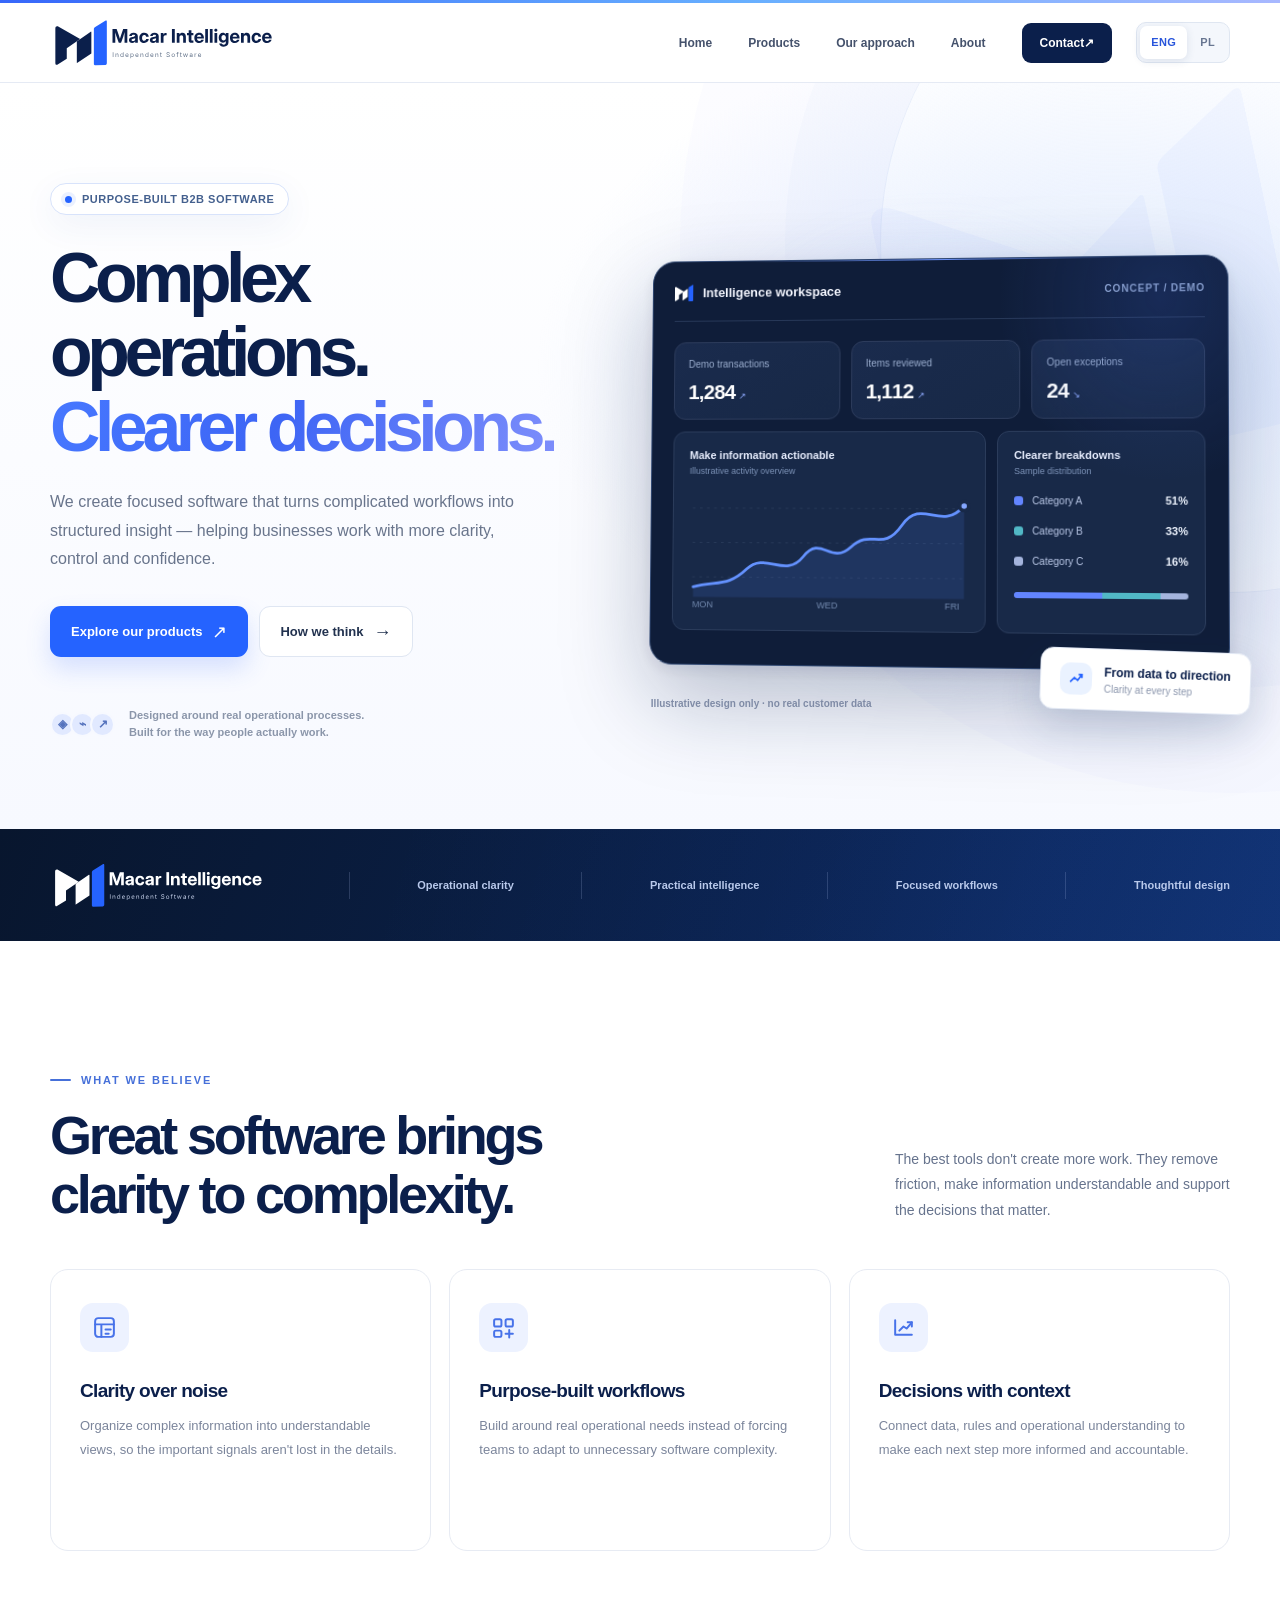
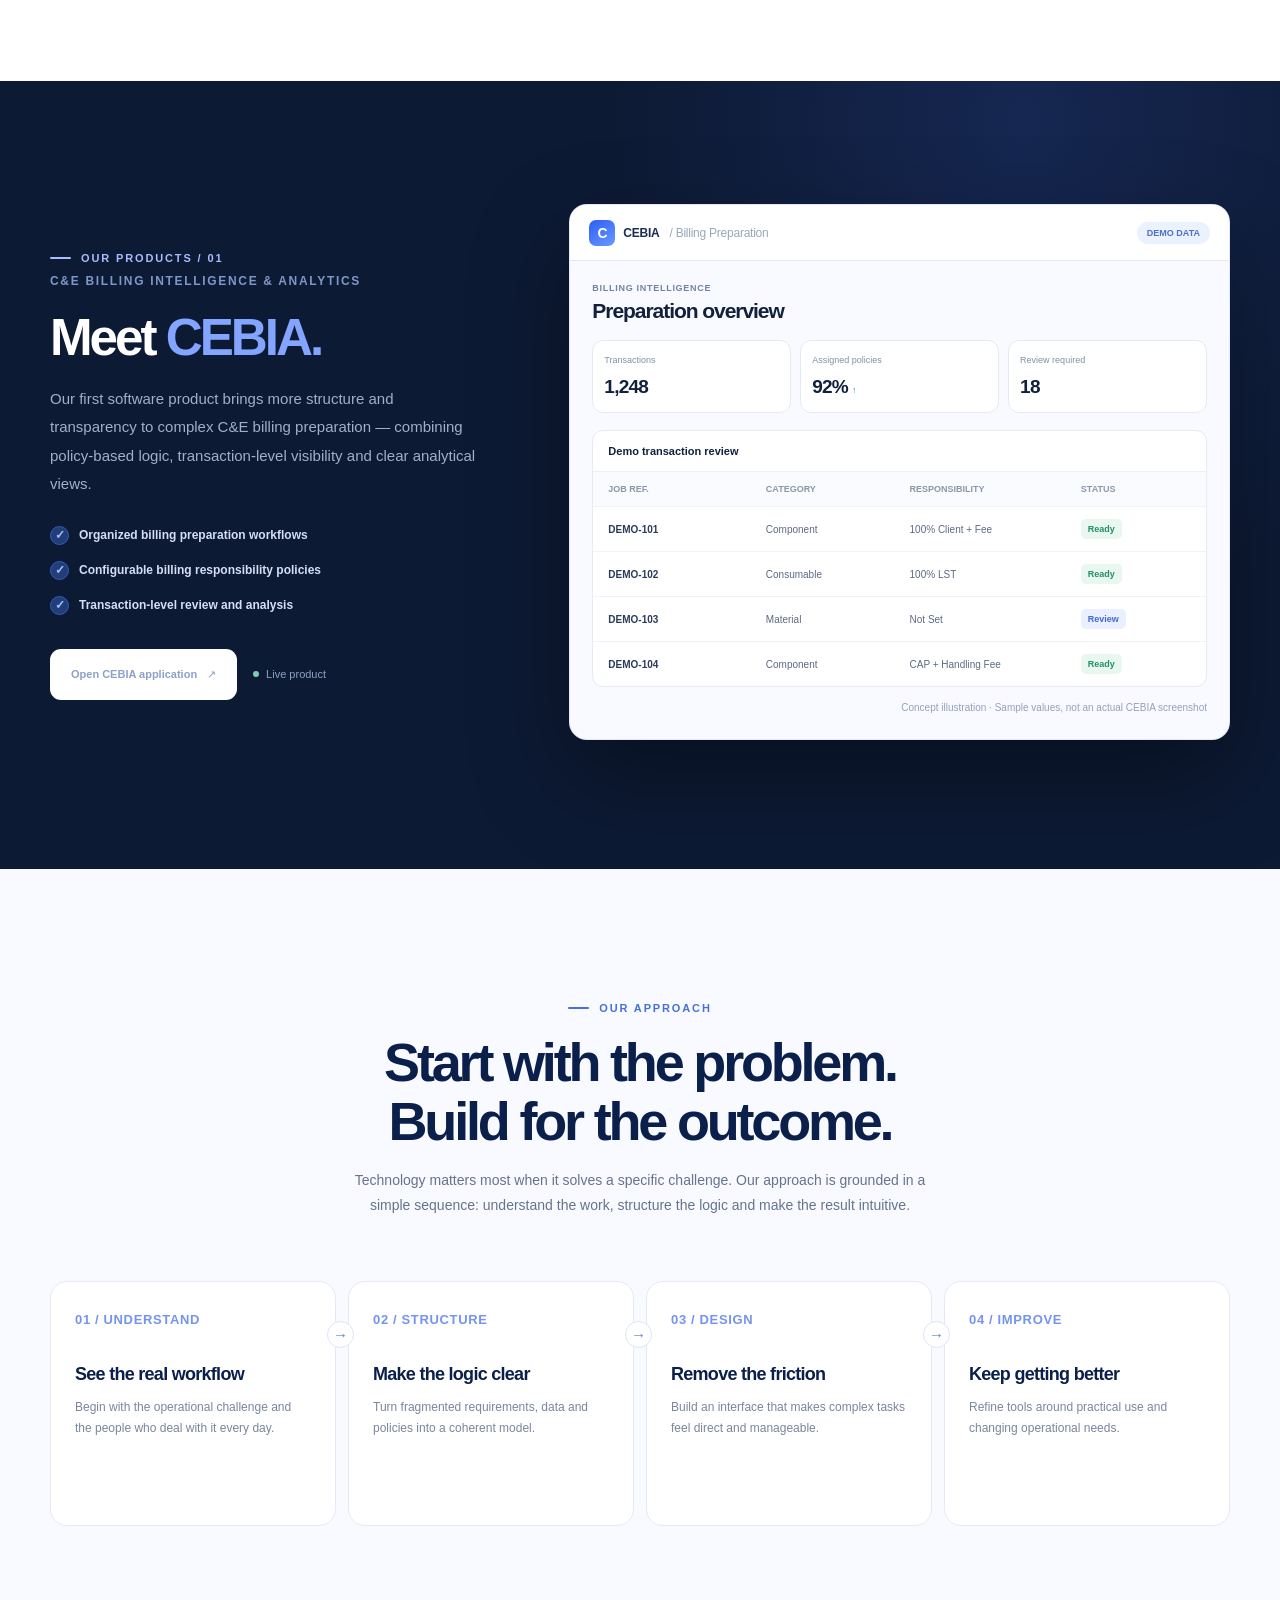
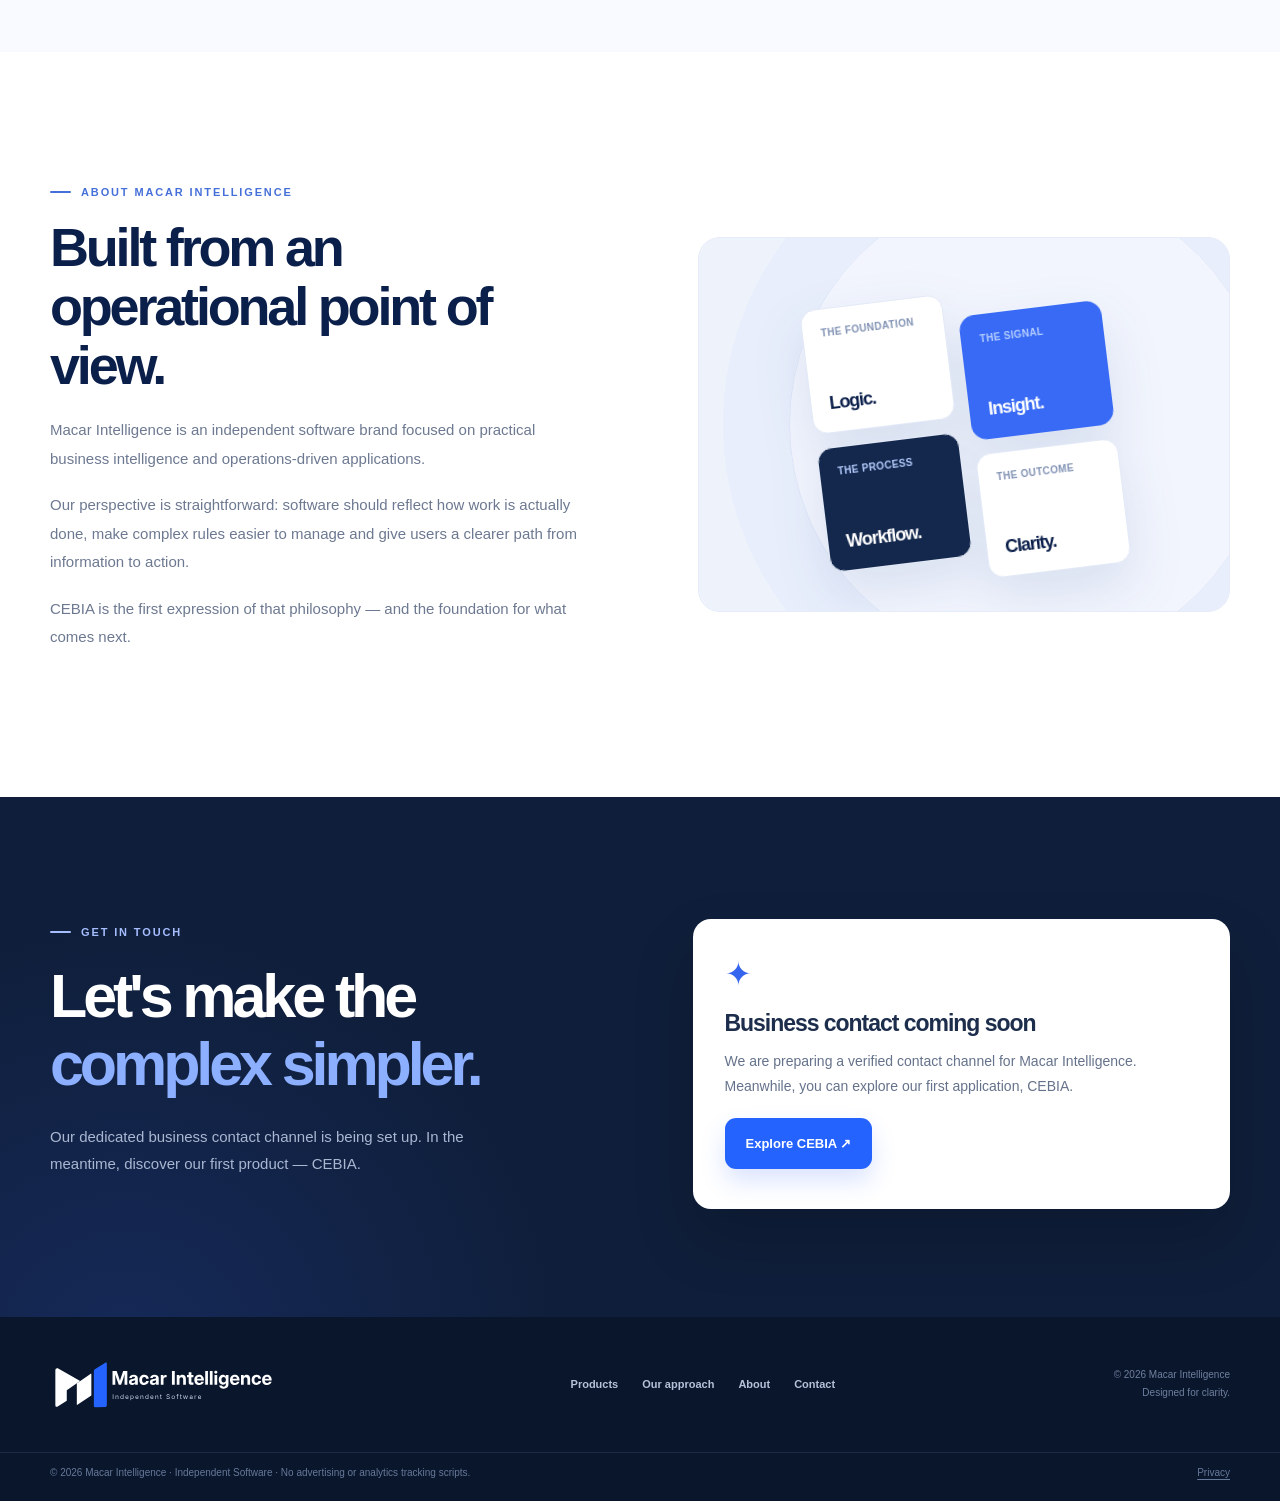
==== public/index.html @ b1394773 "macar-intelligence-website" ====
<!doctype html>
<html lang="en">
<head>
<meta charset="utf-8"/>
<meta content="width=device-width, initial-scale=1" name="viewport"/>
<meta content="#f8faff" name="theme-color"/>

<meta content="Independent B2B software focused on operational clarity and practical intelligence. Discover CEBIA — C&amp;E Billing Intelligence &amp; Analytics." name="description"/>
<title>Macar Intelligence | Independent Software for Complex Operations</title>

<link href="assets/brand/favicon.svg" rel="icon" type="image/svg+xml"/>
<meta content="index,follow,max-image-preview:large" name="robots"/><link href="https://macarintelligence.com/" rel="canonical"/><link href="https://macarintelligence.com/" hreflang="en" rel="alternate"/><link href="https://macarintelligence.com/pl/" hreflang="pl" rel="alternate"/><link href="https://macarintelligence.com/" hreflang="x-default" rel="alternate"/><meta content="website" property="og:type"/><meta content="Macar Intelligence" property="og:site_name"/><meta content="Macar Intelligence | Independent Software for Complex Operations" property="og:title"/><meta content="Independent B2B software focused on operational clarity and practical intelligence. Discover CEBIA — C&amp;E Billing Intelligence &amp; Analytics." property="og:description"/><meta content="https://macarintelligence.com/" property="og:url"/><meta content="https://macarintelligence.com/assets/brand/social-preview.png" property="og:image"/><meta content="summary_large_image" name="twitter:card"/><meta content="Macar Intelligence | Independent Software for Complex Operations" name="twitter:title"/><meta content="Independent B2B software focused on operational clarity and practical intelligence. Discover CEBIA — C&amp;E Billing Intelligence &amp; Analytics." name="twitter:description"/><link href="assets/css/site.css" rel="stylesheet"/><link href="assets/brand/apple-touch-icon.png" rel="apple-touch-icon"/><link href="site.webmanifest" rel="manifest"/><script defer="" src="assets/js/site.js"></script></head>
<body>
<div aria-hidden="true" class="topline"></div>
<header class="header">
<div class="container header-in">
<a aria-label="Macar Intelligence, go to home" class="brand" href="#home"><img alt="Macar Intelligence — Independent Software" class="brand-lockup" decoding="async" height="260" src="assets/brand/macar-intelligence-primary.svg" width="1000"/></a>
<div class="header-actions"><nav aria-label="Main navigation" class="nav" id="mainnav"><a href="#home">Home</a><a href="#products">Products</a><a href="#approach">Our approach</a><a href="#about">About</a><a class="nav-contact" href="#contact"><span>Contact</span><span aria-hidden="true">↗</span></a></nav><div aria-label="Select language" class="language-switch" role="navigation"><a aria-current="page" aria-label="English" class="lang-button active" href="./" lang="en">ENG</a><a aria-current="false" aria-label="Polski" class="lang-button" href="/pl/" lang="pl">PL</a></div><button aria-controls="mainnav" aria-expanded="false" aria-label="Open menu" class="mobile-toggle" id="mobileToggle"><svg fill="none" height="24" stroke="currentColor" stroke-linecap="round" stroke-width="2" viewbox="0 0 24 24" width="24"><path d="M4 7h16M4 12h16M4 17h16"></path></svg></button></div></div>
</header>

<main>
<section class="hero" id="home">
<div class="container hero-grid">
<div class="hero-copy">
<div class="hero-pill"><span class="dot"></span><span> PURPOSE-BUILT B2B SOFTWARE</span></div>
<h1><span>Complex operations.</span><br/><span class="grad-text">Clearer decisions.</span></h1>
<p>We create focused software that turns complicated workflows into structured insight — helping businesses work with more clarity, control and confidence.</p>
<div class="hero-actions"><a class="button button-primary" href="#products"><span>Explore our products </span><span aria-hidden="true" class="arrow">↗</span></a><a class="button button-secondary" href="#approach"><span>How we think </span><span aria-hidden="true" class="arrow">→</span></a></div>
<div class="hero-bottom"><span aria-hidden="true" class="stacks"><i>◈</i><i>⌁</i><i>↗</i></span><span><span>Designed around real operational processes.</span><br/><span>Built for the way people actually work.</span></span></div>
</div>
<div aria-label="Illustrative concept of an operational analytics interface, using demo values" class="hero-visual">
<div aria-hidden="true" class="glow"></div>
<div class="concept-dashboard">
<div class="dash-top"><div class="dash-title"><img alt="" aria-hidden="true" decoding="async" height="19" src="assets/brand/macar-intelligence-symbol-reverse.svg" width="19"/><span> Intelligence workspace</span></div><small>Concept / demo</small></div>
<div class="dash-stat-row"><div class="dash-stat"><span>Demo transactions</span><strong>1,284</strong><em>↗</em></div><div class="dash-stat"><span>Items reviewed</span><strong>1,112</strong><em>↗</em></div><div class="dash-stat"><span>Open exceptions</span><strong>24</strong><em>↘</em></div></div>
<div class="dash-lower">
<div class="dash-panel"><h4>Make information actionable</h4><p>Illustrative activity overview</p><svg aria-label="Illustrative upward trend line" class="chart-svg" role="img" viewbox="0 0 310 136"><line class="gridline" x1="4" x2="308" y1="24" y2="24"></line><line class="gridline" x1="4" x2="308" y1="62" y2="62"></line><line class="gridline" x1="4" x2="308" y1="100" y2="100"></line><path d="M5 111C32 104 44 111 65 91S108 102 128 77S158 87 181 66S215 73 237 42S279 50 305 21L305 122L5 122Z" fill="#4d80fb" opacity=".13"></path><path d="M5 111C32 104 44 111 65 91S108 102 128 77S158 87 181 66S215 73 237 42S279 50 305 21" fill="none" stroke="#6492ff" stroke-linecap="round" stroke-width="3"></path><circle cx="305" cy="21" fill="#85a7ff" r="5" stroke="#182948" stroke-width="4"></circle><text x="4" y="134">MON</text><text x="143" y="134">WED</text><text x="284" y="134">FRI</text></svg></div>
<div class="dash-panel"><h4>Clearer breakdowns</h4><p>Sample distribution</p><div class="insight-item"><span class="square"></span><span>Category A </span><strong>51%</strong></div><div class="insight-item"><span class="square"></span><span>Category B </span><strong>33%</strong></div><div class="insight-item"><span class="square"></span><span>Category C </span><strong>16%</strong></div><div class="insight-bar"><span></span><span></span><span></span></div></div>
</div>
</div>
<div aria-hidden="true" class="float-card"><div class="float-icon"><svg fill="none" height="20" stroke="currentColor" stroke-width="2" viewbox="0 0 24 24" width="20"><path d="M5 16l5-5 4 3 5-7M15 7h4v4"></path></svg></div><div><b>From data to direction</b><small>Clarity at every step</small></div></div>
<div class="visual-note">Illustrative design only · no real customer data</div>
</div>
</div>
</section>
<div class="trust-line trust-line-branded"><div class="container trust-content"><div class="trust-logo"><img alt="Macar Intelligence — Independent Software" decoding="async" height="260" src="assets/brand/macar-intelligence-reverse.svg" width="1000"/></div><div class="sep"></div><span>Operational clarity</span><div class="sep"></div><span>Practical intelligence</span><div class="sep"></div><span>Focused workflows</span><div class="sep"></div><span>Thoughtful design</span></div></div>
<section class="why" id="value">
<div class="container">
<div class="section-head reveal"><div><div class="eyebrow">What we believe</div><h2 class="section-title"><span>Great software brings</span><br/><span>clarity to complexity.</span></h2></div><p class="bodycopy">The best tools don't create more work. They remove friction, make information understandable and support the decisions that matter.</p></div>
<div class="feature-grid">
<article class="feature reveal"><div class="feature-icon"><svg fill="none" height="25" stroke="currentColor" stroke-linecap="round" stroke-linejoin="round" stroke-width="1.9" viewbox="0 0 24 24" width="25"><rect height="18" rx="3" width="18" x="3" y="3"></rect><path d="M3 9h18M9 9v12M13 14h5M13 18h3"></path></svg></div><h3>Clarity over noise</h3><p>Organize complex information into understandable views, so the important signals aren't lost in the details.</p></article>
<article class="feature reveal"><div class="feature-icon"><svg fill="none" height="25" stroke="currentColor" stroke-linecap="round" stroke-linejoin="round" stroke-width="1.9" viewbox="0 0 24 24" width="25"><rect height="7" rx="1.5" width="7" x="3" y="4"></rect><rect height="7" rx="1.5" width="7" x="14" y="4"></rect><rect height="6" rx="1.5" width="7" x="3" y="15"></rect><path d="M14 18h7M17.5 14.5v7"></path></svg></div><h3>Purpose-built workflows</h3><p>Build around real operational needs instead of forcing teams to adapt to unnecessary software complexity.</p></article>
<article class="feature reveal"><div class="feature-icon"><svg fill="none" height="25" stroke="currentColor" stroke-linecap="round" stroke-linejoin="round" stroke-width="1.9" viewbox="0 0 24 24" width="25"><path d="M4 19V5M4 19h16M8 15l4-4 3 2 5-6"></path><path d="M16 7h4v4"></path></svg></div><h3>Decisions with context</h3><p>Connect data, rules and operational understanding to make each next step more informed and accountable.</p></article>
</div>
</div>
</section>
<section class="products" id="products">
<div class="container product-grid">
<div class="product-copy reveal"><div class="eyebrow light">Our products / 01</div><div class="product-name">C&amp;E BILLING INTELLIGENCE &amp; ANALYTICS</div><h2 class="section-title"><span>Meet </span><span style="color:#83a5ff">CEBIA.</span></h2><p>Our first software product brings more structure and transparency to complex C&amp;E billing preparation — combining policy-based logic, transaction-level visibility and clear analytical views.</p>
<ul class="product-features"><li><span class="tick">✓</span><span>Organized billing preparation workflows</span></li><li><span class="tick">✓</span><span>Configurable billing responsibility policies</span></li><li><span class="tick">✓</span><span>Transaction-level review and analysis</span></li></ul>
<div class="product-actions"><a class="button button-inverse" href="https://cebia.macarintelligence.com" rel="noopener noreferrer" target="_blank"><span>Open CEBIA application </span><span aria-hidden="true" class="arrow">↗</span></a><span><i></i><span>Live product</span></span></div>
</div>
<div aria-label="Illustrative CEBIA billing preparation interface with demo data" class="product-preview reveal">
<div class="app-topbar"><div class="app-brand"><span class="cebia-symbol">C</span> CEBIA <span style="font-weight:500;color:#9aa6ba;margin-left:2px">/ Billing Preparation</span></div><span class="app-tag">DEMO DATA</span></div>
<div class="app-content"><div class="app-eyebrow">Billing intelligence</div><h3>Preparation overview</h3><div class="app-cards"><div class="app-card"><small>Transactions</small><b>1,248</b></div><div class="app-card"><small>Assigned policies</small><b>92%</b><em>↑</em></div><div class="app-card"><small>Review required</small><b>18</b></div></div>
<div class="app-table"><div class="app-table-title">Demo transaction review</div><div class="app-row head"><span>JOB REF.</span><span>CATEGORY</span><span>RESPONSIBILITY</span><span>STATUS</span></div><div class="app-row"><b>DEMO-101</b><span>Component</span><span>100% Client + Fee</span><span><span class="app-status">Ready</span></span></div><div class="app-row"><b>DEMO-102</b><span>Consumable</span><span>100% LST</span><span><span class="app-status">Ready</span></span></div><div class="app-row"><b>DEMO-103</b><span>Material</span><span>Not Set</span><span><span class="app-status blue">Review</span></span></div><div class="app-row"><b>DEMO-104</b><span>Component</span><span>CAP + Handling Fee</span><span><span class="app-status">Ready</span></span></div></div>
<div class="app-foot">Concept illustration · Sample values, not an actual CEBIA screenshot</div></div>
</div>
</div>
</section>
<section class="approach" id="approach">
<div class="container"><div class="approach-head reveal"><div class="eyebrow">Our approach</div><h2 class="section-title"><span>Start with the problem.</span><br/><span>Build for the outcome.</span></h2><p class="bodycopy">Technology matters most when it solves a specific challenge. Our approach is grounded in a simple sequence: understand the work, structure the logic and make the result intuitive.</p></div>
<div class="steps"><article class="step reveal"><span class="step-index">01 / UNDERSTAND</span><h3>See the real workflow</h3><p>Begin with the operational challenge and the people who deal with it every day.</p><span aria-hidden="true" class="step-arrow">→</span></article><article class="step reveal"><span class="step-index">02 / STRUCTURE</span><h3>Make the logic clear</h3><p>Turn fragmented requirements, data and policies into a coherent model.</p><span aria-hidden="true" class="step-arrow">→</span></article><article class="step reveal"><span class="step-index">03 / DESIGN</span><h3>Remove the friction</h3><p>Build an interface that makes complex tasks feel direct and manageable.</p><span aria-hidden="true" class="step-arrow">→</span></article><article class="step reveal"><span class="step-index">04 / IMPROVE</span><h3>Keep getting better</h3><p>Refine tools around practical use and changing operational needs.</p></article></div>
</div>
</section>
<section class="about" id="about"><div class="container about-grid"><div class="reveal"><div class="eyebrow">About Macar Intelligence</div><h2 class="section-title">Built from an operational point of view.</h2><p>Macar Intelligence is an independent software brand focused on practical business intelligence and operations-driven applications.</p><p>Our perspective is straightforward: software should reflect how work is actually done, make complex rules easier to manage and give users a clearer path from information to action.</p><p>CEBIA is the first expression of that philosophy — and the foundation for what comes next.</p></div><div aria-label="Abstract arrangement of four ideas: logic, insight, workflows and clarity" class="about-visual reveal"><div class="about-tiles"><div class="tile"><span>THE FOUNDATION</span><strong>Logic.</strong></div><div class="tile"><span>THE SIGNAL</span><strong>Insight.</strong></div><div class="tile"><span>THE PROCESS</span><strong>Workflow.</strong></div><div class="tile"><span>THE OUTCOME</span><strong>Clarity.</strong></div></div></div></div></section>
<section class="contact" id="contact"><div class="container contact-grid"><div class="reveal"><div class="eyebrow light">Get in touch</div><h2><span>Let's make the</span><br/><span style="color:#8cafff">complex simpler.</span></h2><p>Our dedicated business contact channel is being set up. In the meantime, discover our first product — CEBIA.</p></div>
<div class="contact-form contact-placeholder reveal"><div aria-hidden="true" class="contact-icon">✦</div><h3>Business contact coming soon</h3><p>We are preparing a verified contact channel for Macar Intelligence. Meanwhile, you can explore our first application, CEBIA.</p><a class="button button-primary" href="https://cebia.macarintelligence.com" rel="noopener noreferrer" target="_blank">Explore CEBIA ↗</a></div>
</div></section>
</main>
<footer class="footer"><div class="container footer-grid"><a class="brand" href="#home"><img alt="Macar Intelligence — Independent Software" class="brand-lockup" decoding="async" height="260" src="assets/brand/macar-intelligence-reverse.svg" width="1000"/></a><nav aria-label="Footer navigation" class="footer-links"><a href="#products">Products</a><a href="#approach">Our approach</a><a href="#about">About</a><a href="#contact">Contact</a></nav><div class="copyright">© 2026 Macar Intelligence<br/><span>Designed for clarity.</span></div></div></footer>
<div class="legal"><div class="container legal-container"><span>© 2026 Macar Intelligence · Independent Software · No advertising or analytics tracking scripts.</span><a href="privacy/">Privacy</a></div></div>

</body>
</html>
---- public/assets/css/site.css ----
:root{--ink:#101c35;--ink2:#2f3c59;--slate:#66738d;--blue:#3767fa;--blue2:#5a8eff;--line:#e5eaf3;--bg:#f8faff;--white:#fff;--deep:#0c1932;--radius:20px;--w:1180px}
  *,*::before,*::after{box-sizing:border-box}
  html{scroll-behavior:smooth;scroll-padding-top:90px}
  body{margin:0;background:white;color:var(--ink);font-family:Inter,"Segoe UI",Arial,sans-serif;font-size:15px;-webkit-font-smoothing:antialiased}
  a{color:inherit;text-decoration:none}button,input,textarea{font:inherit}button{cursor:pointer}button:disabled{cursor:not-allowed}
  :focus-visible{outline:3px solid #8ca9ff;outline-offset:4px}
  .container{width:min(var(--w),calc(100% - 68px));margin:auto}
  .eyebrow{display:inline-flex;align-items:center;gap:10px;font-size:11px;text-transform:uppercase;font-weight:800;letter-spacing:.17em;color:#4670d9}
  .eyebrow::before{content:"";display:block;width:21px;height:2px;border-radius:10px;background:#4670d9}
  .eyebrow.light{color:#a6bdff}.eyebrow.light::before{background:#a6bdff}
  .section-title{font-size:clamp(34px,4.4vw,54px);letter-spacing:-.059em;line-height:1.09;font-weight:760;margin:20px 0 22px}
  .bodycopy{line-height:1.82;color:var(--slate);font-size:16px}
  .grad-text{background:linear-gradient(110deg,#4778ff 0%,#3d65f5 45%,#7e8efb 100%);background-clip:text;-webkit-background-clip:text;color:transparent}
  .button{display:inline-flex;align-items:center;justify-content:center;gap:10px;min-height:51px;padding:0 20px;border-radius:11px;font-size:13px;font-weight:730;border:1px solid transparent;transition:transform .22s,background .22s,box-shadow .22s;white-space:nowrap}
  .button:hover{transform:translateY(-2px)}.button-primary{color:white;background:var(--blue);box-shadow:0 12px 24px rgba(55,103,250,.18)}.button-primary:hover{background:#2659f0;box-shadow:0 14px 27px rgba(55,103,250,.25)}
  .button-secondary{color:#22324f;background:#fff;border-color:#dfe6f2}.button-secondary:hover{background:#f2f6ff}
  .button-inverse{color:#17274b;background:white}.button-inverse:hover{background:#edf1ff}
  .button-ghost-white{color:#e8eeff;background:rgba(255,255,255,.07);border:1px solid rgba(255,255,255,.19)}
  .arrow{font-size:18px;font-weight:500;line-height:1}
  .topline{height:3px;background:linear-gradient(90deg,#3767fa,#67afff 58%,#a8b8ff)}
  .header{position:sticky;top:0;z-index:30;background:rgba(255,255,255,.93);border-bottom:1px solid rgba(225,231,243,.85);backdrop-filter:blur(18px);-webkit-backdrop-filter:blur(18px)}
  .header-in{height:79px;display:flex;align-items:center;justify-content:space-between;gap:30px}
  .brand{display:flex;align-items:center;gap:12px;font-weight:780;letter-spacing:-.04em;font-size:17px;line-height:1.07}
  .brand-sub{display:block;font-size:10px;text-transform:uppercase;letter-spacing:.15em;font-weight:710;color:#77829b;margin-top:5px}
  .mark{display:grid;place-items:center;flex:none;width:42px;height:42px;border-radius:12px;background:linear-gradient(140deg,#3159ee 0%,#4a82fc 90%);box-shadow:0 7px 16px rgba(55,103,250,.23)}
  .mark svg{width:27px;height:27px}
  .nav{display:flex;align-items:center;gap:36px}
  .nav a{font-size:12px;font-weight:680;color:#45526c;transition:color .2s}.nav a:hover{color:var(--blue)}
  .nav .nav-contact{color:#fff;background:var(--ink);padding:13px 18px;border-radius:9px;font-weight:720}.nav .nav-contact:hover{color:#fff;background:#24385c}
  .mobile-toggle{display:none;background:transparent;border:0;color:var(--ink);padding:8px}
  .mobile-toggle svg{display:block}
  .demo-ribbon{position:relative;z-index:2;background:#edf3ff;border-bottom:1px solid #d8e3ff;text-align:center;color:#526992;font-size:11px;letter-spacing:.015em;padding:8px 16px}
  .demo-ribbon strong{color:#2d55c3}
  .hero{position:relative;overflow:hidden;background:radial-gradient(ellipse 58% 58% at 88% 42%,#e3ecff 0%,transparent 78%),linear-gradient(180deg,#fbfcff 0%,#f7f9ff 100%);padding:100px 0 88px}
  .hero::after{content:"";position:absolute;right:-300px;top:-190px;width:700px;height:700px;border-radius:50%;border:1px solid rgba(121,151,221,.13);box-shadow:0 0 0 95px rgba(89,126,217,.025),0 0 0 200px rgba(89,126,217,.018);pointer-events:none}
  .hero-grid{display:grid;grid-template-columns:.97fr 1.03fr;align-items:center;gap:36px;position:relative;z-index:1}
  .hero-copy{max-width:545px}
  .hero-pill{display:inline-flex;align-items:center;gap:10px;border:1px solid #dce6fa;background:#fff;color:#44608e;border-radius:100px;padding:9px 14px;font-size:11px;font-weight:760;letter-spacing:.045em;box-shadow:0 4px 14px rgba(65,88,160,.035)}
  .hero-pill .dot{width:7px;height:7px;background:#5b88ff;border-radius:50%;box-shadow:0 0 0 4px #ebf1ff}
  .hero h1{font-size:clamp(48px,5.45vw,75px);letter-spacing:-.075em;line-height:1.065;max-width:650px;font-weight:780;margin:26px 0 24px}
  .hero-copy>p{color:#69758c;font-size:16px;line-height:1.8;max-width:490px;margin:0 0 32px}
  .hero-actions{display:flex;flex-wrap:wrap;gap:11px;margin-bottom:50px}
  .hero-bottom{display:flex;align-items:center;gap:14px;color:#8b96aa;font-size:11px;font-weight:650;line-height:1.55}
  .hero-bottom .stacks{display:flex;gap:0;align-items:center;padding-left:0}
  .stacks i{width:25px;height:25px;display:grid;place-items:center;background:#e1e9ff;border:2px solid #f7f9ff;border-radius:50%;font-style:normal;color:#5472bd;font-size:12px;margin-left:-5px}
  .stacks i:first-child{margin-left:0}
  .hero-visual{position:relative;min-height:518px;display:grid;place-items:center;isolation:isolate}
  .glow{position:absolute;width:82%;height:84%;border-radius:50%;background:radial-gradient(circle,#a5c0ff 0%,#dce8ff 37%,transparent 72%);filter:blur(30px);opacity:.58;z-index:-1}
  .concept-dashboard{position:relative;width:100%;max-width:580px;min-height:410px;padding:22px;background:#0f1d39;border:1px solid #273c64;border-radius:23px;box-shadow:0 38px 85px rgba(16,37,80,.26),0 4px 8px rgba(16,37,80,.11);transform:perspective(1400px) rotateY(-5deg) rotateX(2deg);overflow:hidden}
  .concept-dashboard::after{content:"";position:absolute;right:-110px;top:-160px;width:350px;height:400px;background:radial-gradient(ellipse,#3c64d6 0%,transparent 65%);opacity:.19;pointer-events:none}
  .dash-top{display:flex;justify-content:space-between;align-items:center;border-bottom:1px solid #273858;padding-bottom:19px;margin-bottom:21px}
  .dash-title{display:flex;align-items:center;gap:10px;color:#f5f7ff;font-weight:730;font-size:13px}.dash-title>span:first-child{width:9px;height:9px;border:2px solid #8cadff;border-radius:3px;transform:rotate(45deg)}
  .dash-top small{color:#91a5ca;font-weight:640;font-size:10px;letter-spacing:.08em;text-transform:uppercase}
  .dash-stat-row{display:grid;grid-template-columns:1fr 1fr 1fr;gap:11px}
  .dash-stat{background:linear-gradient(150deg,#1a2b4d,#172846);border:1px solid #2d3c5c;border-radius:12px;padding:16px 14px 15px}
  .dash-stat span{color:#9baecf;font-size:10px;display:block;margin-bottom:11px;white-space:nowrap}
  .dash-stat strong{font-size:21px;color:#fff;font-weight:750;letter-spacing:-.04em}
  .dash-stat em{font-style:normal;color:#8ea9fe;font-size:9px;margin-left:4px}
  .dash-lower{display:grid;grid-template-columns:1.55fr 1fr;gap:11px;margin-top:12px}
  .dash-panel{background:#182948;border:1px solid #2b3c5b;border-radius:12px;padding:17px 16px;min-width:0}
  .dash-panel h4{margin:0;color:#e9efff;font-size:11px;font-weight:740}.dash-panel>p{color:#7e94b9;font-size:9px;margin:5px 0 8px}
  .chart-svg{display:block;width:100%;height:130px;overflow:visible}.chart-svg text{font-size:10px;fill:#738aaf}.chart-svg .gridline{stroke:#304361;stroke-width:.7;stroke-dasharray:3 5}
  .insight-item{display:flex;align-items:center;gap:9px;margin-top:18px;color:#bdcbea;font-size:10px}.insight-item .square{width:9px;height:9px;border-radius:3px;background:#6385ff}.insight-item:nth-of-type(2) .square{background:#51b8c6}.insight-item:nth-of-type(3) .square{background:#a4b4dd}
  .insight-item strong{margin-left:auto;color:#eff5ff;font-size:11px}
  .insight-bar{height:6px;width:100%;border-radius:7px;display:flex;overflow:hidden;background:#34435e;margin-top:25px}.insight-bar span:nth-child(1){width:51%;background:#6385ff}.insight-bar span:nth-child(2){width:33%;background:#51b8c6}.insight-bar span:nth-child(3){width:16%;background:#a4b4dd}
  .float-card{position:absolute;z-index:4;right:-21px;bottom:9px;background:#fff;border:1px solid #e3e9f4;border-radius:13px;box-shadow:0 17px 40px rgba(27,54,111,.16);display:flex;align-items:center;gap:12px;padding:14px 19px;transform:rotate(2deg)}
  .float-icon{width:32px;height:32px;background:#eaf2ff;border-radius:10px;display:grid;place-items:center;color:var(--blue)}
  .float-card b{font-size:12px;display:block}.float-card small{font-size:10px;color:#8a95ac;display:block;margin-top:4px}
  .visual-note{position:absolute;bottom:12px;left:10px;color:#7f8ba6;font-size:10px;font-weight:640}
  .trust-line{background:#fff;border-top:1px solid #e9edf5;border-bottom:1px solid #e9edf5;padding:27px 0}
  .trust-content{display:flex;align-items:center;justify-content:space-between;gap:24px;color:#78859c;font-size:12px;font-weight:630}
  .trust-content strong{color:#203453;font-size:13px;font-weight:800;letter-spacing:-.025em}.trust-content .sep{height:22px;width:1px;background:#e3e8f0}
  .why{padding:126px 0 130px;background:#fff}
  .section-head{display:flex;justify-content:space-between;gap:50px;align-items:end;margin-bottom:45px}
  .section-head .section-title{max-width:680px;margin-bottom:0}.section-head .bodycopy{max-width:335px;margin-bottom:1px;font-size:14px}
  .feature-grid{display:grid;grid-template-columns:repeat(3,1fr);gap:18px}
  .feature{background:#fff;border:1px solid #e7ebf3;border-radius:18px;min-height:282px;padding:33px 29px 31px;transition:box-shadow .2s,transform .2s}
  .feature:hover{box-shadow:0 16px 39px rgba(34,65,115,.09);transform:translateY(-4px)}
  .feature-icon{width:49px;height:49px;border-radius:13px;background:#edf2ff;color:#4772e9;display:grid;place-items:center;margin-bottom:28px}
  .feature h3{font-size:19px;letter-spacing:-.035em;margin:0 0 12px}.feature p{font-size:13px;line-height:1.86;color:#7b859b;margin:0}
  .products{background:#0d1a34;color:#fff;position:relative;overflow:hidden;padding:123px 0 129px}
  .products::before{content:"";position:absolute;right:-15%;top:-70%;width:70%;height:150%;background:radial-gradient(ellipse,rgba(61,98,214,.18),transparent 65%);pointer-events:none}
  .product-grid{position:relative;display:grid;grid-template-columns:.79fr 1.21fr;align-items:center;gap:88px}
  .product-copy .section-title{font-size:clamp(40px,4vw,58px);margin:22px 0 19px;color:#fff}.product-copy p{color:#a3afca;line-height:1.9;font-size:15px;max-width:470px}
  .product-name{font-size:12px;color:#7f96ca;font-weight:780;letter-spacing:.14em;margin-top:10px}
  .product-features{list-style:none;padding:0;margin:27px 0 34px;display:grid;gap:16px}
  .product-features li{display:flex;align-items:center;gap:10px;color:#d5def4;font-size:12px;font-weight:620}
  .tick{display:grid;place-items:center;width:19px;height:19px;border:1px solid #315dba;background:#213e79;border-radius:50%;color:#a6c0ff;font-size:12px}
  .product-actions{display:flex;align-items:center;gap:16px;flex-wrap:wrap}.product-actions span{display:inline-flex;align-items:center;gap:7px;font-size:11px;color:#8da0c7}.product-actions span i{width:6px;height:6px;background:#75d0b4;border-radius:50%}
  .product-preview{background:#f8faff;border:1px solid rgba(218,226,249,.7);border-radius:18px;box-shadow:0 37px 95px rgba(0,0,0,.36);color:#11213d;overflow:hidden;transform:rotate(1.1deg);min-width:0}
  .app-topbar{height:56px;border-bottom:1px solid #e2e9f4;display:flex;justify-content:space-between;align-items:center;padding:0 19px;background:#fff}
  .app-brand{display:flex;align-items:center;gap:8px;color:#1a2c52;font-size:12px;font-weight:800;letter-spacing:-.02em}
  .cebia-symbol{display:grid;place-items:center;width:26px;height:26px;background:linear-gradient(145deg,#2c5df8,#699afe);color:white;border-radius:7px;font-size:14px;font-weight:900}
  .app-tag{background:#eaf1ff;color:#4f70c4;border-radius:100px;padding:6px 10px;font-size:9px;font-weight:770}
  .app-content{padding:22px 22px 26px}
  .app-eyebrow{font-size:9px;font-weight:840;letter-spacing:.08em;color:#7183a5;text-transform:uppercase;margin-bottom:6px}
  .app-content h3{font-size:21px;letter-spacing:-.05em;margin:0 0 17px}
  .app-cards{display:grid;grid-template-columns:repeat(3,1fr);gap:9px;margin-bottom:17px}
  .app-card{border:1px solid #e5eaf3;border-radius:11px;background:#fff;padding:14px 11px}
  .app-card small{display:block;color:#8490a4;font-size:9px;margin-bottom:11px}.app-card b{font-size:19px;letter-spacing:-.04em}.app-card em{font-size:9px;color:#26a288;font-style:normal;margin-left:4px}
  .app-table{border:1px solid #e5eaf3;border-radius:11px;background:#fff;overflow:hidden}
  .app-table-title{padding:14px 15px;font-size:11px;font-weight:760;border-bottom:1px solid #eaf0f7}
  .app-row{display:grid;grid-template-columns:1.1fr 1fr 1.2fr .8fr;gap:6px;align-items:center;padding:12px 15px;border-bottom:1px solid #f0f3f8;font-size:10px;color:#5c6a83}
  .app-row:last-child{border-bottom:0}.app-row.head{background:#f9fbfe;color:#8b97aa;font-size:9px;font-weight:720}
  .app-row b{font-weight:730;color:#2b3b59}
  .app-status{display:inline-block;border-radius:5px;background:#e8f7f0;color:#258d68;padding:5px 7px;font-size:9px;font-weight:740}.app-status.blue{background:#eaf0ff;color:#4167d4}
  .app-foot{font-size:10px;color:#94a1b8;margin-top:15px;text-align:right}
  .approach{padding:126px 0 126px;background:#f8faff}
  .approach-head{text-align:center;max-width:710px;margin:0 auto 62px}.approach-head .eyebrow{justify-content:center}.approach-head .section-title{margin:19px 0 17px}.approach-head .bodycopy{margin:0 auto;max-width:610px;font-size:14px}
  .steps{display:grid;grid-template-columns:repeat(4,1fr);gap:12px}
  .step{position:relative;min-height:245px;border:1px solid #e4eaf4;background:#fff;border-radius:17px;padding:28px 24px}
  .step-index{font-size:13px;color:#7494ef;font-weight:790;letter-spacing:.05em}.step h3{font-size:18px;letter-spacing:-.04em;margin:37px 0 12px}.step p{font-size:12px;line-height:1.8;color:#79869d;margin:0}
  .step-arrow{position:absolute;right:-19px;top:39px;display:grid;place-items:center;width:27px;height:27px;border:1px solid #dce5f5;border-radius:50%;background:#fff;color:#5f7fd6;font-weight:700;z-index:2}
  .about{padding:127px 0;background:white}
  .about-grid{display:grid;grid-template-columns:1fr 1fr;gap:115px;align-items:center}
  .about .section-title{max-width:560px}.about p{color:#6d7991;font-size:15px;line-height:1.9;margin:0 0 18px}
  .about-visual{position:relative;min-height:375px;border-radius:22px;background:#f2f5fd;overflow:hidden;display:grid;place-items:center;border:1px solid #e5ebf9}
  .about-visual::before{content:"";position:absolute;width:480px;height:480px;border:1px solid #dfe7f9;border-radius:50%;box-shadow:0 0 0 66px #e8eefb,0 0 0 130px #edf2fb;transform:translate(65px,0)}
  .about-tiles{position:relative;display:grid;grid-template-columns:repeat(2,1fr);gap:14px;transform:rotate(-7deg);filter:drop-shadow(0 22px 26px rgba(36,72,145,.12))}
  .tile{display:flex;flex-direction:column;justify-content:space-between;width:143px;height:125px;background:white;border:1px solid #e2e9f6;padding:18px;border-radius:15px}
  .tile:nth-child(2){transform:translateY(25px);background:#386af5;border-color:#386af5;color:white}.tile:nth-child(3){background:#14284e;color:white}.tile:nth-child(4){transform:translateY(25px)}
  .tile span{font-size:10px;font-weight:780;letter-spacing:.035em;color:#8192b3}.tile:nth-child(2) span,.tile:nth-child(3) span{color:#b6ceff}
  .tile strong{font-size:18px;letter-spacing:-.06em;font-weight:800}
  .contact{padding:122px 0 108px;background:#0f1e3a;color:white;position:relative;overflow:hidden}
  .contact::before{content:"";position:absolute;left:-350px;bottom:-520px;width:950px;height:950px;border-radius:50%;background:radial-gradient(circle,rgba(55,103,250,.16),transparent 66%)}
  .contact-grid{position:relative;display:grid;grid-template-columns:1fr 1fr;gap:105px;align-items:start}
  .contact h2{font-size:clamp(39px,4.8vw,61px);line-height:1.12;letter-spacing:-.067em;margin:24px 0 24px}
  .contact p{font-size:15px;line-height:1.85;color:#a9b7d1;max-width:465px}
  .contact-note{display:flex;gap:12px;align-items:start;margin-top:49px;padding:18px;border:1px solid #314465;border-radius:12px;max-width:410px;color:#aebcda;font-size:11px;line-height:1.7}
  .contact-note svg{flex:none;margin-top:2px;color:#8fb0ff}
  .contact-form{background:white;color:#1d2d4c;border-radius:18px;padding:32px;box-shadow:0 30px 62px rgba(0,0,0,.16)}
  .form-head{display:flex;justify-content:space-between;align-items:center;gap:10px;margin-bottom:25px}.form-head h3{margin:0;font-size:20px;letter-spacing:-.045em}
  .preview-tag{display:inline-block;color:#607bbf;background:#eaf0ff;padding:6px 9px;border-radius:8px;font-size:10px;font-weight:780}
  .field{margin-bottom:15px}.field label{display:block;color:#334465;font-weight:700;font-size:11px;margin-bottom:8px}
  .field input,.field textarea{width:100%;border:1px solid #e1e7f0;border-radius:9px;padding:14px;background:#fbfcff;color:#1d2d4c;font-size:12px;outline:0;transition:border .2s,box-shadow .2s}
  .field input:focus,.field textarea:focus{border-color:#8aa7fc;box-shadow:0 0 0 3px #ebf1ff}
  .field textarea{min-height:98px;resize:vertical}.field input::placeholder,.field textarea::placeholder{color:#a0aabd}
  .form-submit{width:100%;margin-top:5px;border:0}.form-small{font-size:10px;line-height:1.6;color:#9aa5b5;margin:14px 0 0;text-align:center}
  #form-status{color:#315ac7;font-size:11px;line-height:1.6;font-weight:740;margin-top:12px;display:none}
  .footer{background:#0a162c;color:#b5c2d9;padding:36px 0}
  .footer-grid{display:flex;justify-content:space-between;gap:26px;align-items:center;flex-wrap:wrap}
  .footer .brand{color:#f6f8ff;font-size:14px}.footer .mark{width:36px;height:36px;border-radius:10px}.footer .mark svg{width:23px;height:23px}.footer .brand-sub{font-size:9px;color:#8798bb}
  .footer-links{display:flex;gap:24px;font-size:11px;font-weight:670}.footer-links a:hover{color:#fff}
  .copyright{color:#6f809e;font-size:10px;text-align:right;line-height:1.8}
  .legal{background:#0a162c;color:#667999;border-top:1px solid #1b2b45;padding:12px 0 20px;font-size:10px;line-height:1.65}
  .reveal{opacity:0;transform:translateY(14px);transition:opacity .65s ease,transform .65s ease}.reveal.show{opacity:1;transform:none}
  @media(prefers-reduced-motion:reduce){*,*::before,*::after{scroll-behavior:auto!important;animation-duration:.01ms!important;transition-duration:.01ms!important}.reveal{opacity:1;transform:none}}
  @media(max-width:1090px){.hero-grid{gap:23px}.hero h1{font-size:59px}.product-grid{gap:38px}.about-grid{gap:58px}.contact-grid{gap:55px}.concept-dashboard{padding:18px}.float-card{right:0}.visual-note{left:0}.section-head{gap:24px}}
  @media(max-width:880px){.container{width:min(100% - 46px,var(--w))}.nav{gap:20px}.hero{padding:74px 0 65px}.hero-grid{grid-template-columns:1fr}.hero h1{font-size:clamp(48px,8vw,70px);max-width:700px}.hero-copy{max-width:690px}.hero-copy>p{max-width:600px}.hero-actions{margin-bottom:26px}.hero-visual{max-width:650px;margin:10px auto 0;width:100%}.product-grid{grid-template-columns:1fr;gap:42px}.product-copy p{max-width:670px}.product-preview{max-width:710px}.why,.products,.approach,.about,.contact{padding-top:92px;padding-bottom:95px}.section-head{display:block}.section-head .bodycopy{max-width:630px;margin-top:20px}.steps{grid-template-columns:repeat(2,1fr)}.step-arrow{display:none}.about-grid{grid-template-columns:1fr;gap:33px}.about-visual{max-width:650px;width:100%}.contact-grid{grid-template-columns:1fr;gap:38px}.contact-form{max-width:680px;width:100%}.contact-note{margin-top:28px}}
  @media(max-width:610px){.container{width:calc(100% - 38px)}.header-in{height:68px}.mark{width:38px;height:38px}.brand{font-size:15px}.brand-sub{font-size:9px}.mobile-toggle{display:block}.nav{position:absolute;left:0;right:0;top:68px;display:none;background:#fff;border-bottom:1px solid #e7ecf4;padding:15px 19px 24px;box-shadow:0 12px 22px rgba(28,49,90,.08);flex-direction:column;align-items:stretch;gap:0}.nav.open{display:flex}.nav a{padding:14px 5px;font-size:13px}.nav .nav-contact{text-align:center;margin-top:10px}.demo-ribbon{font-size:10px}.hero{padding:55px 0 58px}.hero h1{font-size:clamp(44px,10.8vw,57px);margin:23px 0 19px}.hero-copy>p{font-size:14px;line-height:1.8;margin-bottom:24px}.hero-pill{font-size:10px}.hero-actions{gap:9px}.button{min-height:47px;font-size:12px;padding:0 14px}.hero-bottom{font-size:10px}.hero-visual{min-height:368px;margin-top:18px}.concept-dashboard{min-height:327px;padding:13px;transform:none;border-radius:17px}.dash-top{padding-bottom:13px;margin-bottom:12px}.dash-title{font-size:11px}.dash-top small{font-size:8px}.dash-stat-row{gap:6px}.dash-stat{padding:11px 7px}.dash-stat span{font-size:8px}.dash-stat strong{font-size:17px}.dash-stat em{display:none}.dash-lower{gap:6px;margin-top:7px}.dash-panel{padding:10px}.dash-panel h4{font-size:9px}.dash-panel>p{font-size:8px}.chart-svg{height:96px}.insight-item{font-size:8px;gap:5px;margin-top:12px}.insight-item strong{font-size:9px}.float-card{padding:9px 10px;right:-5px;bottom:-5px}.float-icon{width:26px;height:26px}.float-card b{font-size:10px}.float-card small{font-size:8px}.visual-note{bottom:-19px;font-size:9px}.trust-line{padding:17px 0}.trust-content{display:grid;grid-template-columns:1fr 1fr;row-gap:14px;justify-content:center;text-align:center}.trust-content .sep{display:none}.trust-content strong{grid-column:1/-1}.trust-content span{font-size:11px}.why,.products,.approach,.about,.contact{padding-top:74px;padding-bottom:77px}.section-title{font-size:clamp(34px,9vw,43px)}.section-head{margin-bottom:30px}.section-head .bodycopy{font-size:13px}.feature-grid{grid-template-columns:1fr;gap:11px}.feature{min-height:0;padding:25px 23px}.feature-icon{margin-bottom:16px;width:43px;height:43px}.feature h3{font-size:17px}.feature p{font-size:12px}.product-grid{gap:35px}.product-copy .section-title{font-size:45px}.product-copy p{font-size:13px}.product-preview{transform:none}.app-topbar{padding:0 13px;height:48px}.app-content{padding:15px 12px}.app-cards{gap:5px}.app-card{padding:10px 7px}.app-card small{font-size:8px}.app-card b{font-size:15px}.app-card em{display:none}.app-content h3{font-size:18px}.app-row{padding:10px 7px;font-size:8px;gap:2px}.app-row.head{font-size:8px}.app-status{font-size:7px;padding:4px 5px}.approach-head{margin-bottom:35px}.steps{grid-template-columns:1fr;gap:10px}.step{min-height:0;padding:24px}.step h3{margin:19px 0 8px}.step p{font-size:12px}.about-grid{gap:26px}.about p{font-size:13px}.about-visual{min-height:315px}.about-tiles{transform:rotate(-6deg) scale(.85)}.contact-grid{gap:25px}.contact h2{font-size:43px}.contact p{font-size:13px}.contact-form{padding:24px 20px}.footer-grid{align-items:flex-start;flex-direction:column}.footer-links{gap:18px;flex-wrap:wrap}.copyright{text-align:left}.legal{font-size:9px}}
  
  /* Language selection: top navigation, desktop/tablet/mobile */
  .header-actions{display:flex;align-items:center;gap:24px;margin-left:auto}
  .language-switch{display:flex;align-items:center;gap:2px;padding:3px;border:1px solid #dfe6f1;background:#f4f7fc;border-radius:10px;flex-shrink:0}
  .lang-button{appearance:none;border:0;border-radius:7px;background:transparent;color:#687691;padding:8px 11px;min-height:33px;font-size:11px;font-weight:800;letter-spacing:.035em;line-height:1;transition:background .2s,color .2s,box-shadow .2s}
  .lang-button:hover{background:#e7edfa;color:#234785}
  .lang-button[aria-pressed="true"]{background:#fff;color:#2855db;box-shadow:0 2px 8px rgba(38,66,115,.12)}
  @media(max-width:880px){.header-actions{gap:14px}.nav{gap:15px}}
  @media(max-width:610px){.header-in{gap:8px}.header-actions{gap:7px}.lang-button{padding:7px 9px;min-height:31px;font-size:10px}.language-switch{padding:2px}.mobile-toggle{flex:none}}
  @media(max-width:355px){.brand{font-size:13px;gap:7px}.brand .mark{width:33px;height:33px}.brand-sub{font-size:8px}.header-in{gap:5px}.header-actions{gap:3px}.lang-button{padding:7px}}

/* Macar Intelligence v0.4 | official brand mark from Brand Kit v1.0 */
:root{--ink:#0B1F4B;--blue:#2563FF;--deep:#081633;}
.brand{display:flex;align-items:center;gap:0;line-height:1}
.brand .brand-lockup{display:block;width:242px;max-width:100%;height:auto;flex:0 0 auto}
.footer .brand .brand-lockup{width:242px}
@media (max-width: 610px){.brand .brand-lockup{width:205px}}
@media (max-width: 355px){.brand .brand-lockup{width:158px}}

/* v0.4: considered brand accents, keeping the approved light architecture */
:root{--blue:#2563FF;--ink:#0B1F4B}
.hero{background:radial-gradient(ellipse 57% 59% at 87% 38%,#dfeafe 0%,transparent 79%),linear-gradient(180deg,#ffffff 0%,#f7f9ff 100%)}
.hero::before{content:"";position:absolute;right:0;top:2%;width:390px;height:390px;background:#2563ff;opacity:.033;-webkit-mask:url('../brand/macar-intelligence-symbol.svg') center/contain no-repeat;mask:url('../brand/macar-intelligence-symbol.svg') center/contain no-repeat;transform:rotate(-12deg);pointer-events:none}
.hero-pill{border-color:#d8e3fb;box-shadow:0 10px 34px rgba(48,87,166,.07)}
.hero-pill .dot{background:#2563ff}
.hero h1{letter-spacing:-.077em}
.hero .button-primary{background:#2563ff}
.concept-dashboard{border-color:#304873;box-shadow:0 35px 92px rgba(11,31,75,.28),0 5px 15px rgba(11,31,75,.09)}
.concept-dashboard::before{content:"";position:absolute;top:0;left:18%;right:18%;height:1px;background:linear-gradient(90deg,transparent,#6e96ff,transparent);z-index:2}
.dash-title img{width:19px;height:19px;object-fit:contain;flex:none}
.trust-line-branded{position:relative;overflow:hidden;background:linear-gradient(112deg,#08162e,#0b224d 62%,#10306b);border:0;padding:26px 0}
.trust-line-branded::before{content:"";position:absolute;inset:0;background:linear-gradient(105deg,transparent 30%,rgba(37,99,255,.08) 80%);pointer-events:none}
.trust-line-branded .trust-content{position:relative;gap:16px;color:#b9c9eb}
.trust-line-branded .trust-logo{width:231px;min-width:231px;flex:none}
.trust-line-branded .trust-logo img{display:block;width:100%;height:auto}
.trust-line-branded .trust-content>span{font-size:11px;white-space:nowrap;font-weight:650}
.trust-line-branded .sep{background:rgba(192,212,255,.18);height:27px}
@media(max-width:1120px){.trust-line-branded .trust-logo{width:205px;min-width:205px}.trust-line-branded .trust-content{gap:12px}.trust-line-branded .trust-content>span{font-size:10px}}
@media(max-width:880px){.trust-line-branded .trust-content{justify-content:center;flex-wrap:wrap;row-gap:17px}.trust-line-branded .trust-logo{width:220px;min-width:220px;margin-right:100%;margin-left:calc(50% - 110px)}.trust-line-branded .sep:first-of-type{display:none}.trust-line-branded .trust-content>span{white-space:normal;text-align:center}}
@media(max-width:610px){.trust-line-branded{padding:23px 0 24px}.trust-line-branded .trust-content{display:grid;grid-template-columns:1fr 1fr;gap:12px 9px}.trust-line-branded .trust-logo{grid-column:1/-1;width:205px;min-width:0;margin:0 auto 4px}.trust-line-branded .trust-content .sep{display:none}.trust-line-branded .trust-content>span{font-size:10px;line-height:1.6}}

/* Production extensions */
.contact-placeholder {display:flex; flex-direction:column;justify-content:center;min-height:290px;}
.contact-placeholder .contact-icon {font-size:32px;line-height:1;margin-bottom:20px;color:#3565ee;}
.contact-placeholder h3{margin:0 0 12px;font-size:23px;letter-spacing:-.045em;}
.contact-placeholder p{font-size:14px;line-height:1.75;color:#65728b;margin:0 0 20px;}
.contact-placeholder .button{align-self:flex-start;}
.legal a{color:inherit;text-decoration:underline;text-underline-offset:3px;}
.legal a:hover{color:#b9caff;}
.language-switch a{text-decoration:none;display:flex;align-items:center;justify-content:center;}
.lang-button[aria-current=page]{background:#fff;color:#2855db;box-shadow:0 2px 8px rgba(38,66,115,.12);}
.legal-container{display:flex;align-items:center;justify-content:space-between;gap:18px;flex-wrap:wrap;}
.privacy-page{padding:100px 0 130px;min-height:64vh;}
.privacy-page h1{font-size:clamp(36px,5vw,58px);letter-spacing:-.045em;}
.privacy-page h2{font-size:22px;margin:40px 0 10px;}
.privacy-page p,.privacy-page li{line-height:1.8;color:#52617b;font-size:16px;max-width:780px;}
.privacy-page .timestamp{font-size:12px;color:#72809a;}
@media(max-width:610px){.contact-placeholder{min-height:250px}.privacy-page{padding-top:60px;padding-bottom:80px;}}
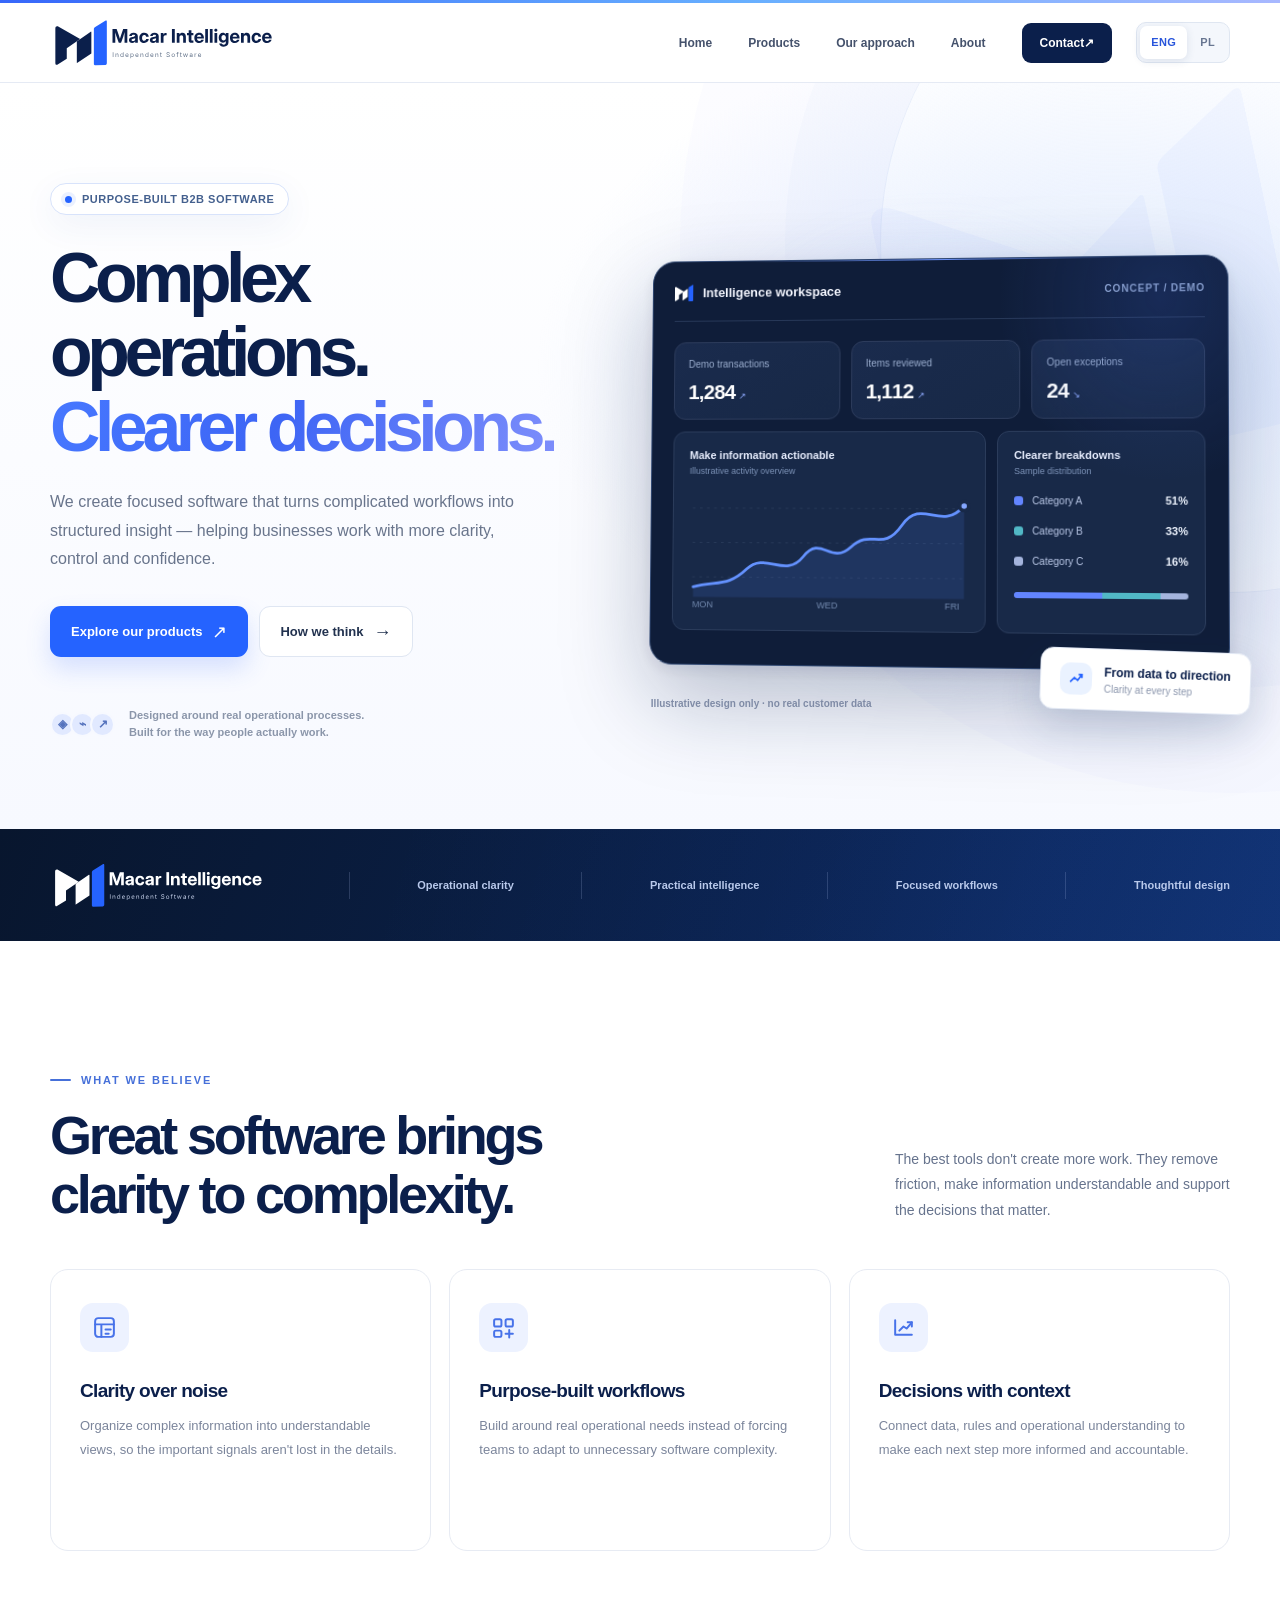
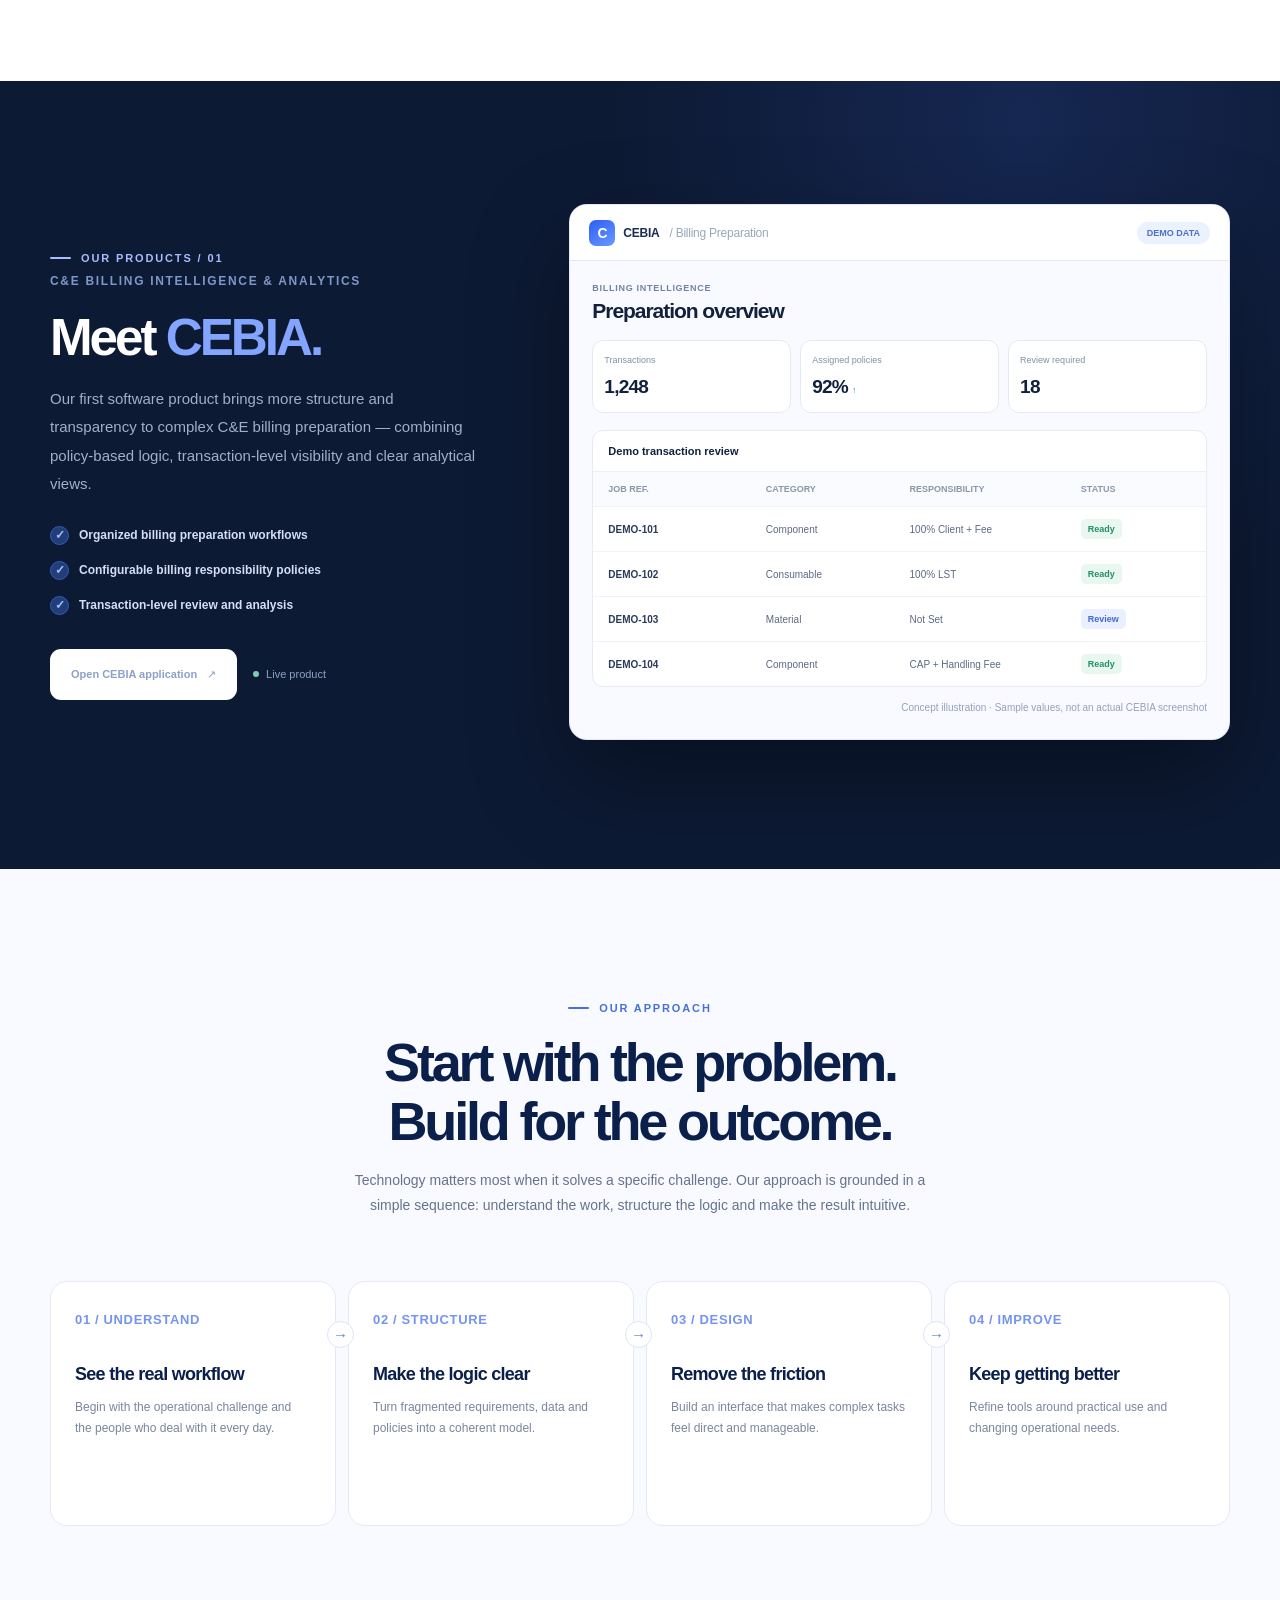
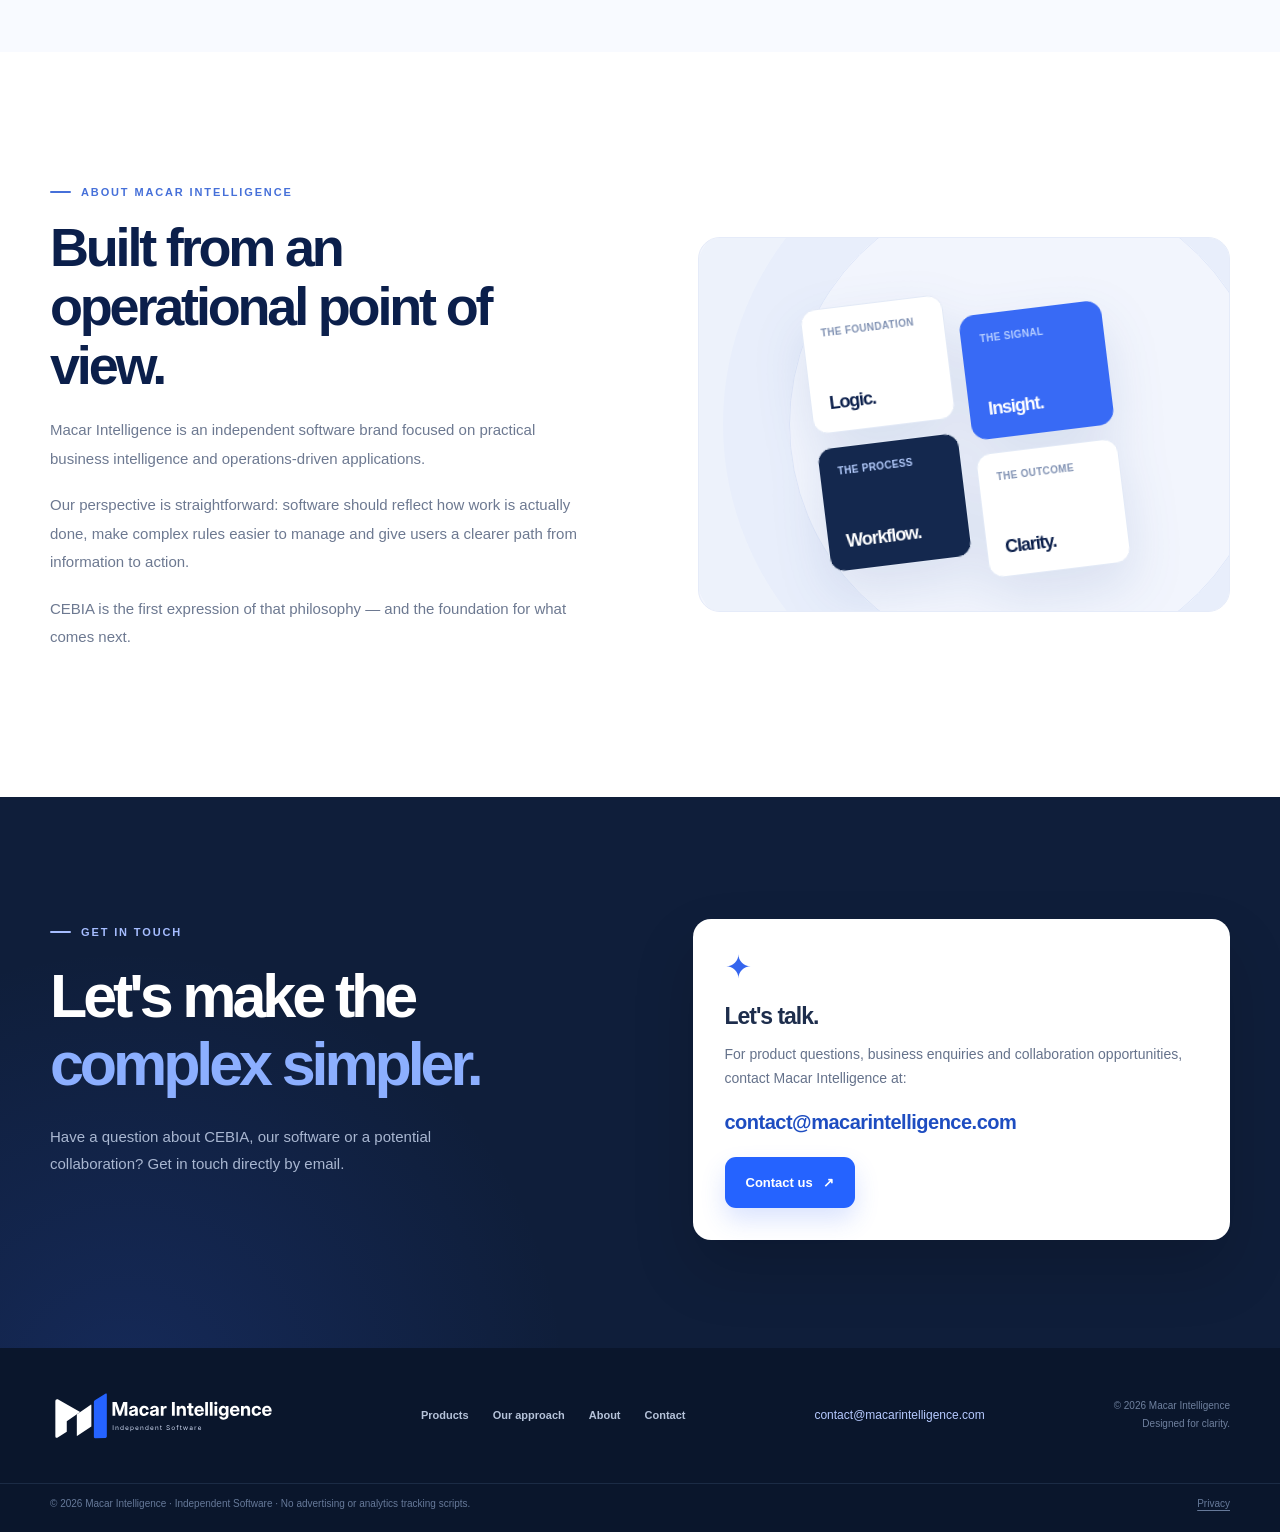
==== commit 384ff3f7: "Macar Intelligence v1.1" ====
--- a/public/index.html
+++ b/public/index.html
@@ -74,11 +74,11 @@
 </div>
 </section>
 <section class="about" id="about"><div class="container about-grid"><div class="reveal"><div class="eyebrow">About Macar Intelligence</div><h2 class="section-title">Built from an operational point of view.</h2><p>Macar Intelligence is an independent software brand focused on practical business intelligence and operations-driven applications.</p><p>Our perspective is straightforward: software should reflect how work is actually done, make complex rules easier to manage and give users a clearer path from information to action.</p><p>CEBIA is the first expression of that philosophy — and the foundation for what comes next.</p></div><div aria-label="Abstract arrangement of four ideas: logic, insight, workflows and clarity" class="about-visual reveal"><div class="about-tiles"><div class="tile"><span>THE FOUNDATION</span><strong>Logic.</strong></div><div class="tile"><span>THE SIGNAL</span><strong>Insight.</strong></div><div class="tile"><span>THE PROCESS</span><strong>Workflow.</strong></div><div class="tile"><span>THE OUTCOME</span><strong>Clarity.</strong></div></div></div></div></section>
-<section class="contact" id="contact"><div class="container contact-grid"><div class="reveal"><div class="eyebrow light">Get in touch</div><h2><span>Let's make the</span><br/><span style="color:#8cafff">complex simpler.</span></h2><p>Our dedicated business contact channel is being set up. In the meantime, discover our first product — CEBIA.</p></div>
-<div class="contact-form contact-placeholder reveal"><div aria-hidden="true" class="contact-icon">✦</div><h3>Business contact coming soon</h3><p>We are preparing a verified contact channel for Macar Intelligence. Meanwhile, you can explore our first application, CEBIA.</p><a class="button button-primary" href="https://cebia.macarintelligence.com" rel="noopener noreferrer" target="_blank">Explore CEBIA ↗</a></div>
+<section class="contact" id="contact"><div class="container contact-grid"><div class="reveal"><div class="eyebrow light">Get in touch</div><h2><span>Let's make the</span><br/><span style="color:#8cafff">complex simpler.</span></h2><p>Have a question about CEBIA, our software or a potential collaboration? Get in touch directly by email.</p></div>
+<div class="contact-form contact-placeholder reveal"><div aria-hidden="true" class="contact-icon">✦</div><h3>Let's talk.</h3><p>For product questions, business enquiries and collaboration opportunities, contact Macar Intelligence at:</p><a class="contact-email" href="mailto:contact@macarintelligence.com">contact@macarintelligence.com</a><a class="button button-primary" href="mailto:contact@macarintelligence.com?subject=Macar%20Intelligence%20%E2%80%94%20Enquiry">Contact us <span aria-hidden="true">↗</span></a></div>
 </div></section>
 </main>
-<footer class="footer"><div class="container footer-grid"><a class="brand" href="#home"><img alt="Macar Intelligence — Independent Software" class="brand-lockup" decoding="async" height="260" src="assets/brand/macar-intelligence-reverse.svg" width="1000"/></a><nav aria-label="Footer navigation" class="footer-links"><a href="#products">Products</a><a href="#approach">Our approach</a><a href="#about">About</a><a href="#contact">Contact</a></nav><div class="copyright">© 2026 Macar Intelligence<br/><span>Designed for clarity.</span></div></div></footer>
+<footer class="footer"><div class="container footer-grid"><a class="brand" href="#home"><img alt="Macar Intelligence — Independent Software" class="brand-lockup" decoding="async" height="260" src="assets/brand/macar-intelligence-reverse.svg" width="1000"/></a><nav aria-label="Footer navigation" class="footer-links"><a href="#products">Products</a><a href="#approach">Our approach</a><a href="#about">About</a><a href="#contact">Contact</a></nav><a class="footer-email" href="mailto:contact@macarintelligence.com" aria-label="Email Macar Intelligence">contact@macarintelligence.com</a><div class="copyright">© 2026 Macar Intelligence<br/><span>Designed for clarity.</span></div></div></footer>
 <div class="legal"><div class="container legal-container"><span>© 2026 Macar Intelligence · Independent Software · No advertising or analytics tracking scripts.</span><a href="privacy/">Privacy</a></div></div>
 
 </body>
--- a/public/assets/css/site.css
+++ b/public/assets/css/site.css
@@ -207,3 +207,10 @@
 .privacy-page p,.privacy-page li{line-height:1.8;color:#52617b;font-size:16px;max-width:780px;}
 .privacy-page .timestamp{font-size:12px;color:#72809a;}
 @media(max-width:610px){.contact-placeholder{min-height:250px}.privacy-page{padding-top:60px;padding-bottom:80px;}}
+
+/* v1.1 — verified contact channel, shared across EN and PL */
+.contact-email{display:inline-block;max-width:100%;overflow-wrap:anywhere;color:#1e4dc1;font-size:clamp(15px,1.6vw,20px);font-weight:800;letter-spacing:-.025em;text-decoration:none;margin:0 0 23px;}
+.contact-email:hover,.contact-email:focus-visible{text-decoration:underline;text-underline-offset:4px;}
+.footer-email{font-size:12px;color:#b6caff;text-decoration:none;overflow-wrap:anywhere;}
+.footer-email:hover,.footer-email:focus-visible{color:#fff;text-decoration:underline;text-underline-offset:4px;}
+@media(max-width:610px){.contact-email{font-size:16px;}.footer-email{font-size:12px;}}
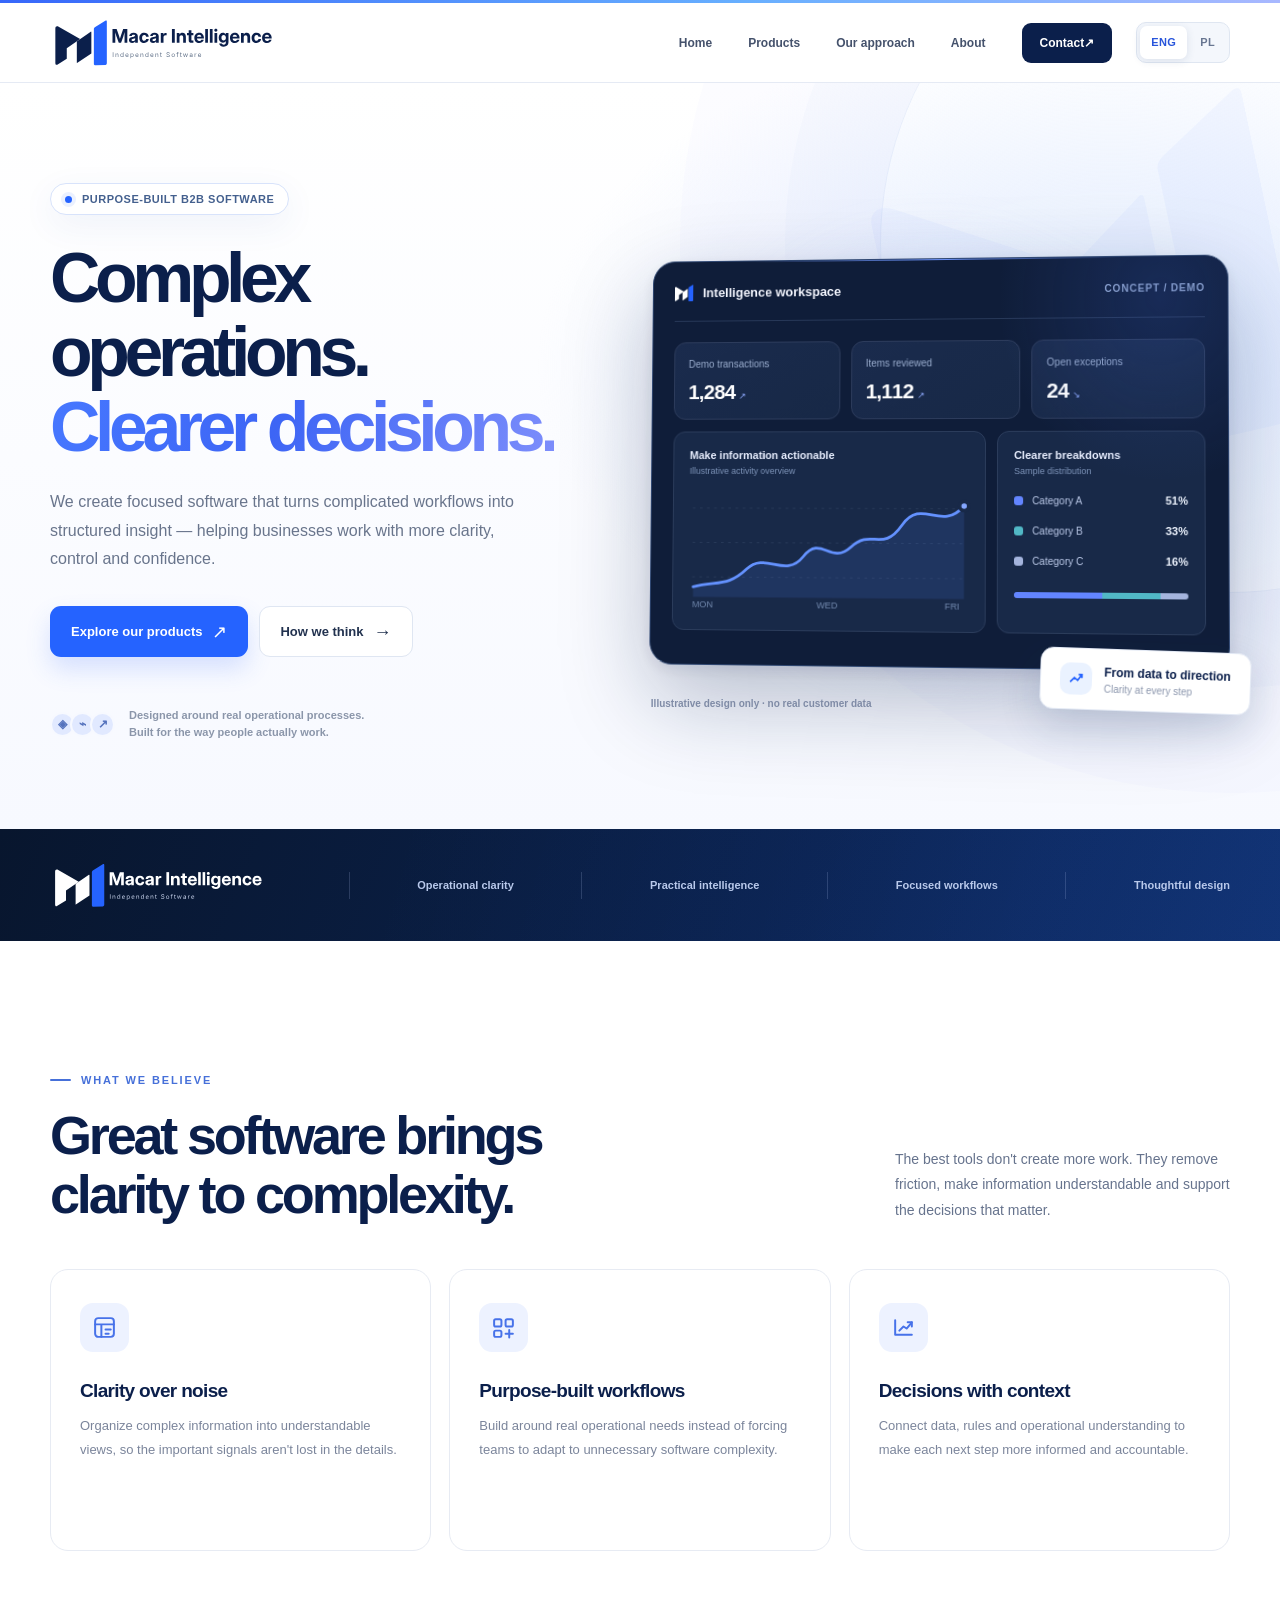
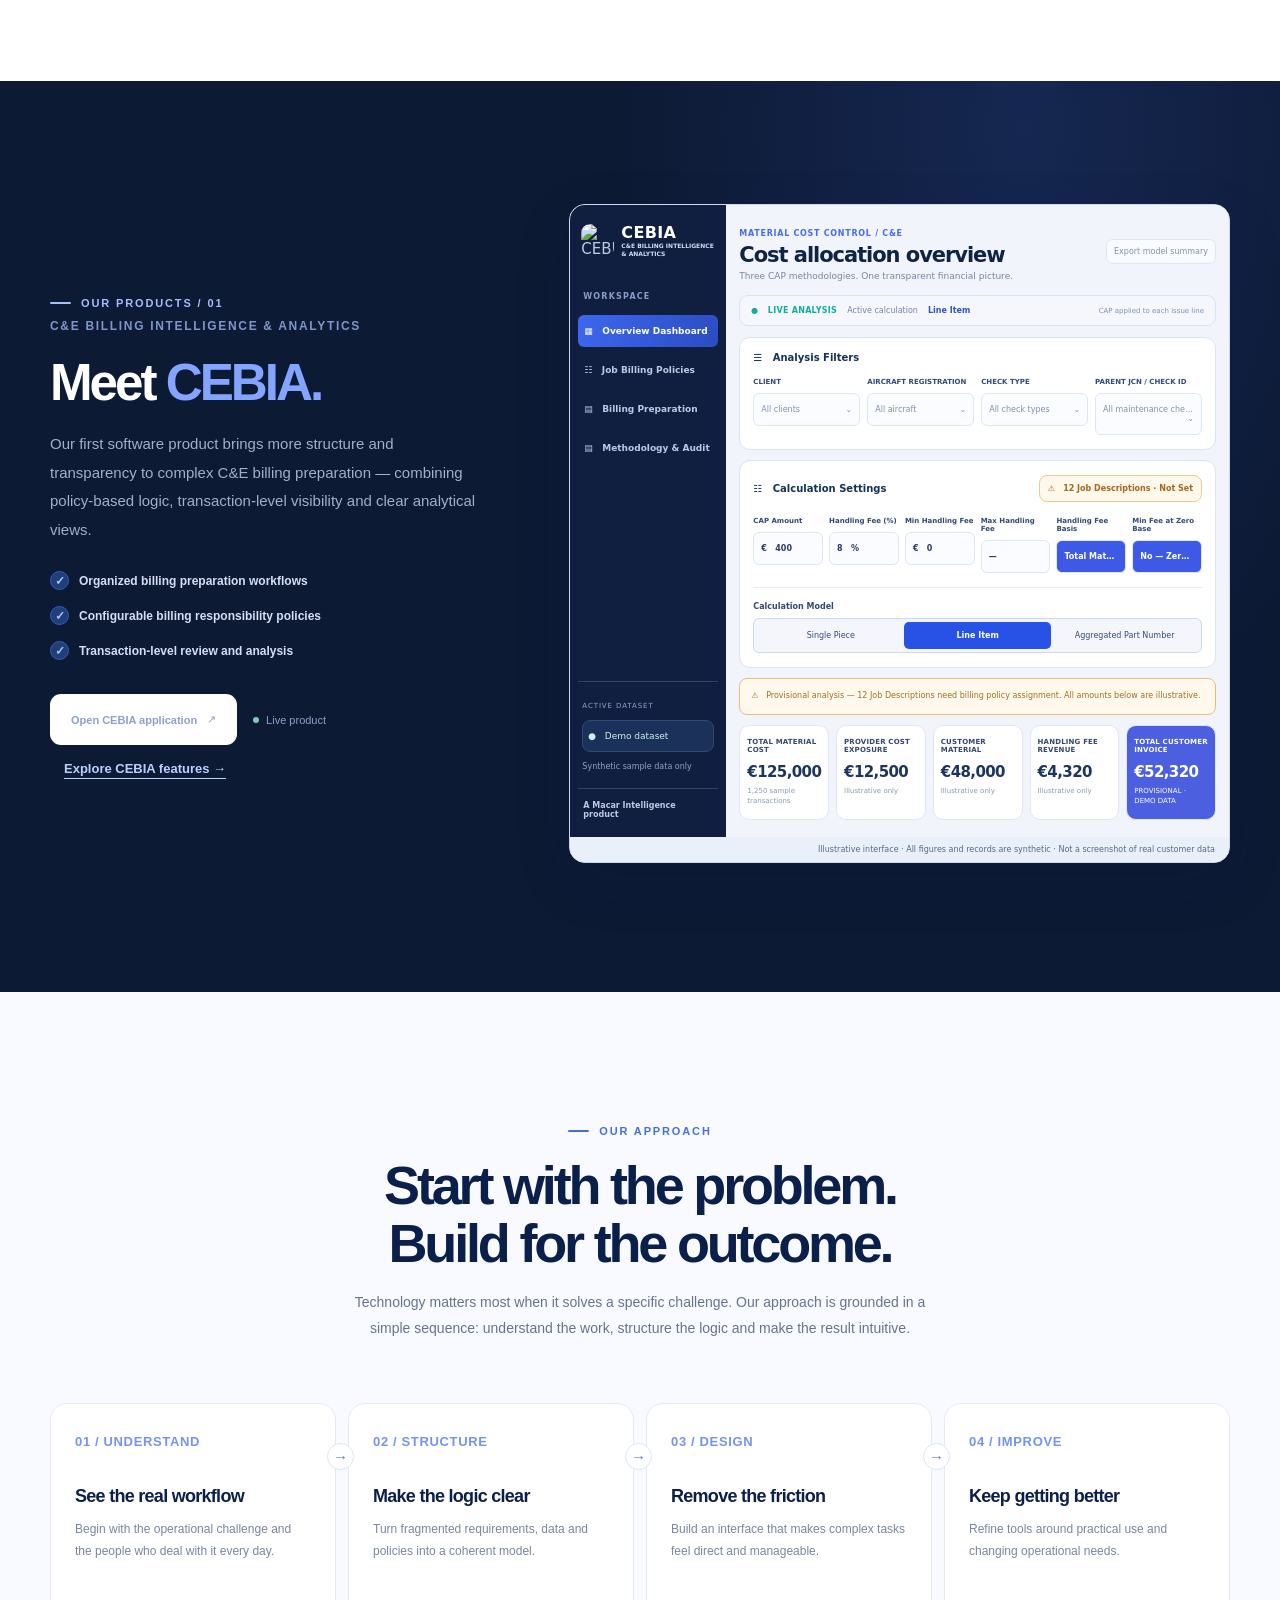
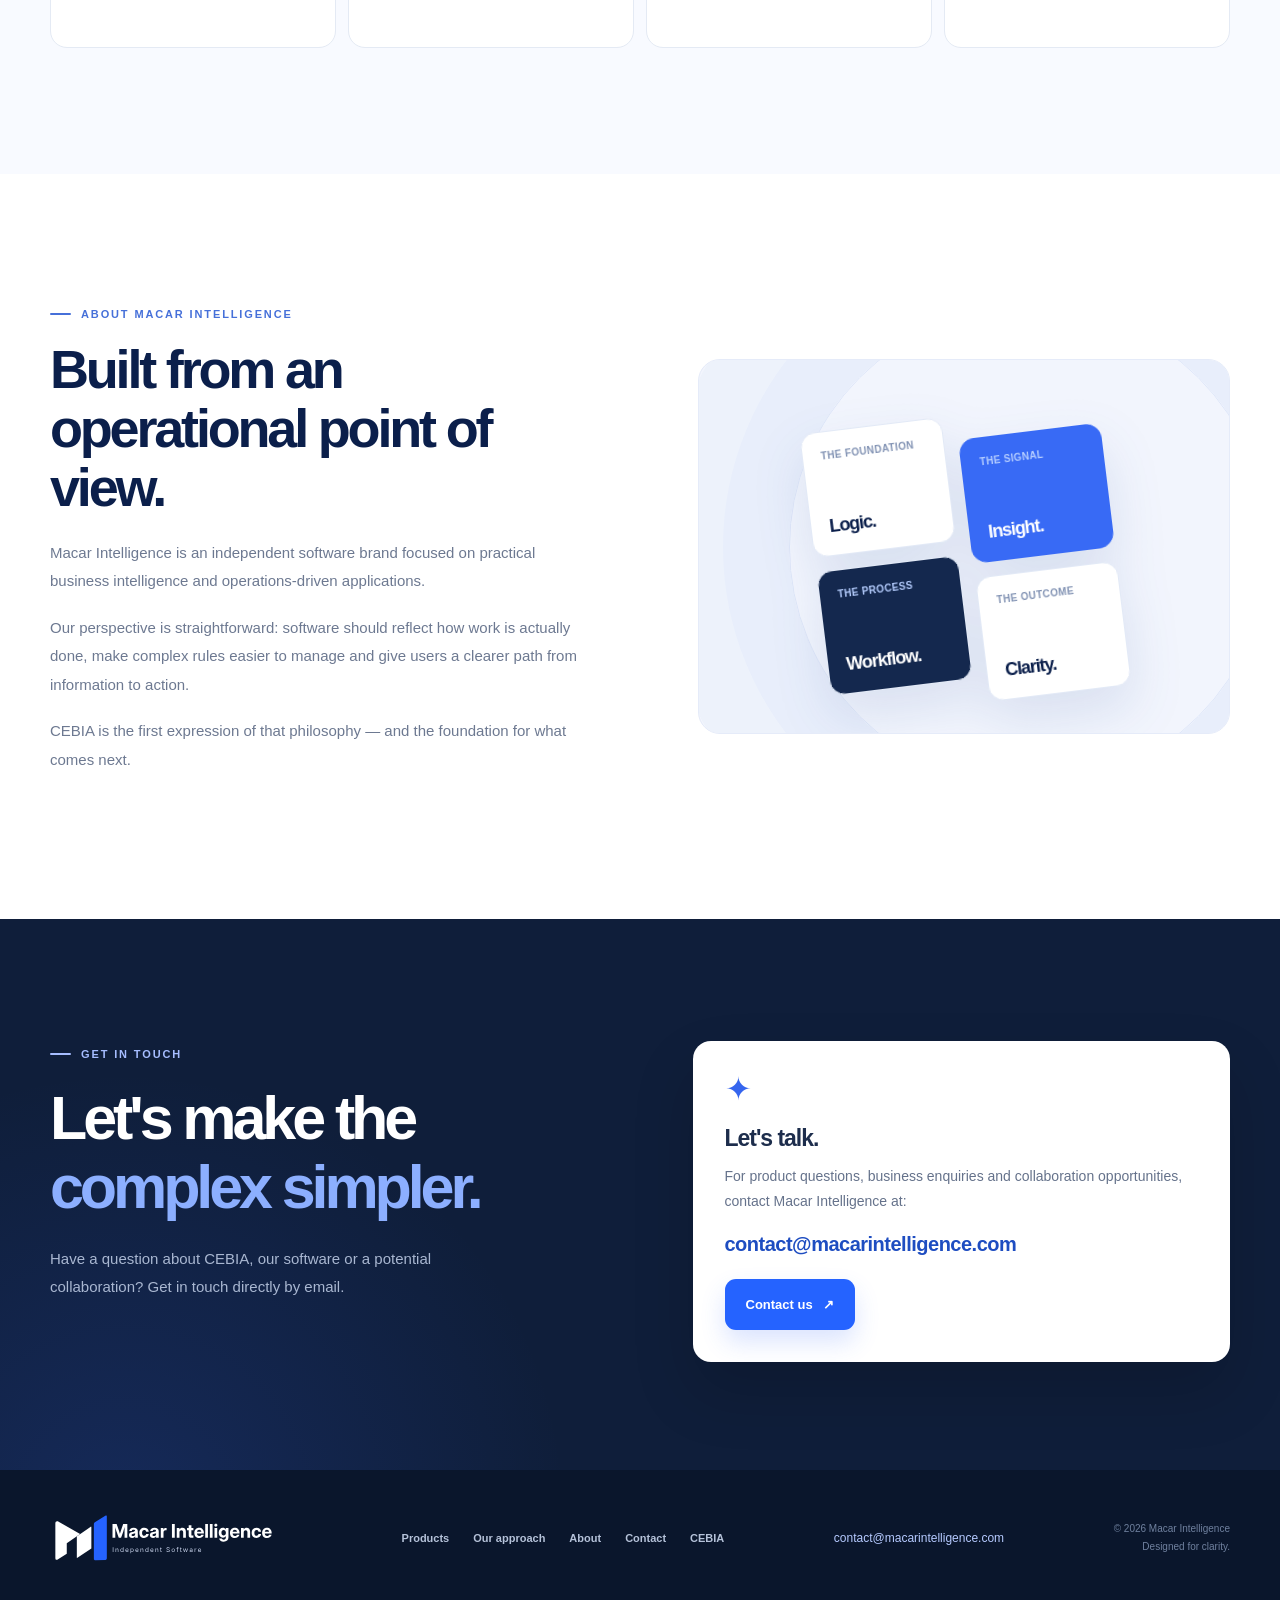
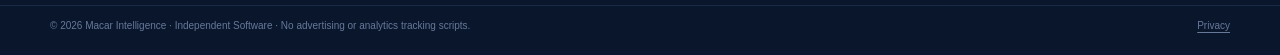
==== commit 050ff4a0: "Macar Intelligence v1.2.4" ====
--- a/public/index.html
+++ b/public/index.html
@@ -1,15 +1,14 @@
-<!doctype html>
+<!DOCTYPE html>
+
 <html lang="en">
 <head>
 <meta charset="utf-8"/>
 <meta content="width=device-width, initial-scale=1" name="viewport"/>
 <meta content="#f8faff" name="theme-color"/>
-
 <meta content="Independent B2B software focused on operational clarity and practical intelligence. Discover CEBIA — C&amp;E Billing Intelligence &amp; Analytics." name="description"/>
 <title>Macar Intelligence | Independent Software for Complex Operations</title>
-
 <link href="assets/brand/favicon.svg" rel="icon" type="image/svg+xml"/>
-<meta content="index,follow,max-image-preview:large" name="robots"/><link href="https://macarintelligence.com/" rel="canonical"/><link href="https://macarintelligence.com/" hreflang="en" rel="alternate"/><link href="https://macarintelligence.com/pl/" hreflang="pl" rel="alternate"/><link href="https://macarintelligence.com/" hreflang="x-default" rel="alternate"/><meta content="website" property="og:type"/><meta content="Macar Intelligence" property="og:site_name"/><meta content="Macar Intelligence | Independent Software for Complex Operations" property="og:title"/><meta content="Independent B2B software focused on operational clarity and practical intelligence. Discover CEBIA — C&amp;E Billing Intelligence &amp; Analytics." property="og:description"/><meta content="https://macarintelligence.com/" property="og:url"/><meta content="https://macarintelligence.com/assets/brand/social-preview.png" property="og:image"/><meta content="summary_large_image" name="twitter:card"/><meta content="Macar Intelligence | Independent Software for Complex Operations" name="twitter:title"/><meta content="Independent B2B software focused on operational clarity and practical intelligence. Discover CEBIA — C&amp;E Billing Intelligence &amp; Analytics." name="twitter:description"/><link href="assets/css/site.css" rel="stylesheet"/><link href="assets/brand/apple-touch-icon.png" rel="apple-touch-icon"/><link href="site.webmanifest" rel="manifest"/><script defer="" src="assets/js/site.js"></script></head>
+<meta content="index,follow,max-image-preview:large" name="robots"/><link href="https://macarintelligence.com/" rel="canonical"/><link href="https://macarintelligence.com/" hreflang="en" rel="alternate"/><link href="https://macarintelligence.com/pl/" hreflang="pl" rel="alternate"/><link href="https://macarintelligence.com/" hreflang="x-default" rel="alternate"/><meta content="website" property="og:type"/><meta content="Macar Intelligence" property="og:site_name"/><meta content="Macar Intelligence | Independent Software for Complex Operations" property="og:title"/><meta content="Independent B2B software focused on operational clarity and practical intelligence. Discover CEBIA — C&amp;E Billing Intelligence &amp; Analytics." property="og:description"/><meta content="https://macarintelligence.com/" property="og:url"/><meta content="https://macarintelligence.com/assets/brand/social-preview.png" property="og:image"/><meta content="summary_large_image" name="twitter:card"/><meta content="Macar Intelligence | Independent Software for Complex Operations" name="twitter:title"/><meta content="Independent B2B software focused on operational clarity and practical intelligence. Discover CEBIA — C&amp;E Billing Intelligence &amp; Analytics." name="twitter:description"/><link href="assets/css/site.css" rel="stylesheet"/><link href="assets/brand/apple-touch-icon.png" rel="apple-touch-icon"/><link href="site.webmanifest" rel="manifest"/><script defer="" src="assets/js/site.js"></script><script type="application/ld+json">{"@context":"https://schema.org","@type":"Organization","@id":"https://macarintelligence.com/#organization","name":"Macar Intelligence","url":"https://macarintelligence.com/","logo":"https://macarintelligence.com/assets/brand/apple-touch-icon.png","email":"contact@macarintelligence.com","description":"Independent software focused on operational clarity and B2B analytics."}</script><script type="application/ld+json">{"@context":"https://schema.org","@type":"WebSite","@id":"https://macarintelligence.com/#website","name":"Macar Intelligence","url":"https://macarintelligence.com/","publisher":{"@id":"https://macarintelligence.com/#organization"},"inLanguage":["en","pl"]}</script></head>
 <body>
 <div aria-hidden="true" class="topline"></div>
 <header class="header">
@@ -17,7 +16,6 @@
 <a aria-label="Macar Intelligence, go to home" class="brand" href="#home"><img alt="Macar Intelligence — Independent Software" class="brand-lockup" decoding="async" height="260" src="assets/brand/macar-intelligence-primary.svg" width="1000"/></a>
 <div class="header-actions"><nav aria-label="Main navigation" class="nav" id="mainnav"><a href="#home">Home</a><a href="#products">Products</a><a href="#approach">Our approach</a><a href="#about">About</a><a class="nav-contact" href="#contact"><span>Contact</span><span aria-hidden="true">↗</span></a></nav><div aria-label="Select language" class="language-switch" role="navigation"><a aria-current="page" aria-label="English" class="lang-button active" href="./" lang="en">ENG</a><a aria-current="false" aria-label="Polski" class="lang-button" href="/pl/" lang="pl">PL</a></div><button aria-controls="mainnav" aria-expanded="false" aria-label="Open menu" class="mobile-toggle" id="mobileToggle"><svg fill="none" height="24" stroke="currentColor" stroke-linecap="round" stroke-width="2" viewbox="0 0 24 24" width="24"><path d="M4 7h16M4 12h16M4 17h16"></path></svg></button></div></div>
 </header>
-
 <main>
 <section class="hero" id="home">
 <div class="container hero-grid">
@@ -58,14 +56,17 @@
 <div class="container product-grid">
 <div class="product-copy reveal"><div class="eyebrow light">Our products / 01</div><div class="product-name">C&amp;E BILLING INTELLIGENCE &amp; ANALYTICS</div><h2 class="section-title"><span>Meet </span><span style="color:#83a5ff">CEBIA.</span></h2><p>Our first software product brings more structure and transparency to complex C&amp;E billing preparation — combining policy-based logic, transaction-level visibility and clear analytical views.</p>
 <ul class="product-features"><li><span class="tick">✓</span><span>Organized billing preparation workflows</span></li><li><span class="tick">✓</span><span>Configurable billing responsibility policies</span></li><li><span class="tick">✓</span><span>Transaction-level review and analysis</span></li></ul>
-<div class="product-actions"><a class="button button-inverse" href="https://cebia.macarintelligence.com" rel="noopener noreferrer" target="_blank"><span>Open CEBIA application </span><span aria-hidden="true" class="arrow">↗</span></a><span><i></i><span>Live product</span></span></div>
+<div class="product-actions"><a class="button button-inverse" href="https://cebia.macarintelligence.com" rel="noopener noreferrer" target="_blank"><span>Open CEBIA application </span><span aria-hidden="true" class="arrow">↗</span></a><span><i></i><span>Live product</span></span><a class="product-details-link" href="/products/cebia/">Explore CEBIA features →</a></div>
 </div>
-<div aria-label="Illustrative CEBIA billing preparation interface with demo data" class="product-preview reveal">
-<div class="app-topbar"><div class="app-brand"><span class="cebia-symbol">C</span> CEBIA <span style="font-weight:500;color:#9aa6ba;margin-left:2px">/ Billing Preparation</span></div><span class="app-tag">DEMO DATA</span></div>
-<div class="app-content"><div class="app-eyebrow">Billing intelligence</div><h3>Preparation overview</h3><div class="app-cards"><div class="app-card"><small>Transactions</small><b>1,248</b></div><div class="app-card"><small>Assigned policies</small><b>92%</b><em>↑</em></div><div class="app-card"><small>Review required</small><b>18</b></div></div>
-<div class="app-table"><div class="app-table-title">Demo transaction review</div><div class="app-row head"><span>JOB REF.</span><span>CATEGORY</span><span>RESPONSIBILITY</span><span>STATUS</span></div><div class="app-row"><b>DEMO-101</b><span>Component</span><span>100% Client + Fee</span><span><span class="app-status">Ready</span></span></div><div class="app-row"><b>DEMO-102</b><span>Consumable</span><span>100% LST</span><span><span class="app-status">Ready</span></span></div><div class="app-row"><b>DEMO-103</b><span>Material</span><span>Not Set</span><span><span class="app-status blue">Review</span></span></div><div class="app-row"><b>DEMO-104</b><span>Component</span><span>CAP + Handling Fee</span><span><span class="app-status">Ready</span></span></div></div>
-<div class="app-foot">Concept illustration · Sample values, not an actual CEBIA screenshot</div></div>
-</div>
+<div class="cebia-live-mock cebia-actual-demo" role="img" aria-label="CEBIA product interface illustrative demo">
+<div class="cda-shell"><aside class="cda-sidebar"><div class="cda-brand"><img src="/assets/brand/cebia-logo-screenshot.png" alt="CEBIA logo"/><div><strong>CEBIA</strong><small>C&amp;E BILLING INTELLIGENCE &amp; ANALYTICS</small></div></div><div class="cda-sidebar-label">WORKSPACE</div><div class="cda-sidelink selected">▦ &nbsp; Overview Dashboard</div><div class="cda-sidelink">☷ &nbsp; Job Billing Policies</div><div class="cda-sidelink">▤ &nbsp; Billing Preparation</div><div class="cda-sidelink">▤ &nbsp; Methodology &amp; Audit</div><div class="cda-sample"><small>ACTIVE DATASET</small><div>● &nbsp; Demo dataset</div><span>Synthetic sample data only</span></div><div class="cda-sidebar-foot">A Macar Intelligence product</div></aside>
+<div class="cda-content"><div class="cda-head"><div><span>MATERIAL COST CONTROL / C&amp;E</span><h3>Cost allocation overview</h3><p>Three CAP methodologies. One transparent financial picture.</p></div><span class="cda-export">Export model summary</span></div>
+<div class="cda-state"><b>● &nbsp; LIVE ANALYSIS</b><span>Active calculation</span><strong>Line Item</strong><small>CAP applied to each issue line</small></div>
+<div class="cda-panel"><div class="cda-panel-title">☰ &nbsp; Analysis Filters</div><div class="cda-filters"><div><small>CLIENT</small><span>All clients <i>⌄</i></span></div><div><small>AIRCRAFT REGISTRATION</small><span>All aircraft <i>⌄</i></span></div><div><small>CHECK TYPE</small><span>All check types <i>⌄</i></span></div><div><small>PARENT JCN / CHECK ID</small><span>All maintenance checks <i>⌄</i></span></div></div></div>
+<div class="cda-panel cda-settings"><div class="cda-panel-title cda-settings-head">☷ &nbsp; Calculation Settings <span class="cda-unset">⚠ &nbsp; 12 Job Descriptions · Not Set</span></div><div class="cda-settings-grid"><div><small>CAP Amount</small><span>€ &nbsp; 400</span></div><div><small>Handling Fee (%)</small><span>8 &nbsp; %</span></div><div><small>Min Handling Fee</small><span>€ &nbsp; 0</span></div><div><small>Max Handling Fee</small><span>—</span></div><div><small>Handling Fee Basis</small><span class="cda-blue">Total Material</span></div><div><small>Min Fee at Zero Base</small><span class="cda-blue">No — Zero Fee</span></div></div><div class="cda-model-label">Calculation Model</div><div class="cda-model"><span>Single Piece</span><strong>Line Item</strong><span>Aggregated Part Number</span></div></div>
+<div class="cda-banner">⚠ &nbsp; Provisional analysis — 12 Job Descriptions need billing policy assignment. All amounts below are illustrative.</div>
+<div class="cda-kpis"><div><small>TOTAL MATERIAL COST</small><strong>€125,000</strong><span>1,250 sample transactions</span></div><div><small>PROVIDER COST EXPOSURE</small><strong>€12,500</strong><span>Illustrative only</span></div><div><small>CUSTOMER MATERIAL</small><strong>€48,000</strong><span>Illustrative only</span></div><div><small>HANDLING FEE REVENUE</small><strong>€4,320</strong><span>Illustrative only</span></div><div class="cda-invoice"><small>TOTAL CUSTOMER INVOICE</small><strong>€52,320</strong><span>PROVISIONAL · DEMO DATA</span></div></div>
+</div></div><div class="cda-caption">Illustrative interface · All figures and records are synthetic · Not a screenshot of real customer data</div></div>
 </div>
 </section>
 <section class="approach" id="approach">
@@ -78,8 +79,7 @@
 <div class="contact-form contact-placeholder reveal"><div aria-hidden="true" class="contact-icon">✦</div><h3>Let's talk.</h3><p>For product questions, business enquiries and collaboration opportunities, contact Macar Intelligence at:</p><a class="contact-email" href="mailto:contact@macarintelligence.com">contact@macarintelligence.com</a><a class="button button-primary" href="mailto:contact@macarintelligence.com?subject=Macar%20Intelligence%20%E2%80%94%20Enquiry">Contact us <span aria-hidden="true">↗</span></a></div>
 </div></section>
 </main>
-<footer class="footer"><div class="container footer-grid"><a class="brand" href="#home"><img alt="Macar Intelligence — Independent Software" class="brand-lockup" decoding="async" height="260" src="assets/brand/macar-intelligence-reverse.svg" width="1000"/></a><nav aria-label="Footer navigation" class="footer-links"><a href="#products">Products</a><a href="#approach">Our approach</a><a href="#about">About</a><a href="#contact">Contact</a></nav><a class="footer-email" href="mailto:contact@macarintelligence.com" aria-label="Email Macar Intelligence">contact@macarintelligence.com</a><div class="copyright">© 2026 Macar Intelligence<br/><span>Designed for clarity.</span></div></div></footer>
+<footer class="footer"><div class="container footer-grid"><a class="brand" href="#home"><img alt="Macar Intelligence — Independent Software" class="brand-lockup" decoding="async" height="260" src="assets/brand/macar-intelligence-reverse.svg" width="1000"/></a><nav aria-label="Footer navigation" class="footer-links"><a href="#products">Products</a><a href="#approach">Our approach</a><a href="#about">About</a><a href="#contact">Contact</a><a href="/products/cebia/">CEBIA</a></nav><a aria-label="Email Macar Intelligence" class="footer-email" href="mailto:contact@macarintelligence.com">contact@macarintelligence.com</a><div class="copyright">© 2026 Macar Intelligence<br/><span>Designed for clarity.</span></div></div></footer>
 <div class="legal"><div class="container legal-container"><span>© 2026 Macar Intelligence · Independent Software · No advertising or analytics tracking scripts.</span><a href="privacy/">Privacy</a></div></div>
-
 </body>
 </html>
--- a/public/assets/css/site.css
+++ b/public/assets/css/site.css
@@ -214,3 +214,74 @@
 .footer-email{font-size:12px;color:#b6caff;text-decoration:none;overflow-wrap:anywhere;}
 .footer-email:hover,.footer-email:focus-visible{color:#fff;text-decoration:underline;text-underline-offset:4px;}
 @media(max-width:610px){.contact-email{font-size:16px;}.footer-email{font-size:12px;}}
+
+/* v1.2 — dedicated SEO product page, aligned with the existing brand */
+.product-details-link{display:inline-flex;align-items:center;color:#b9d0ff;text-decoration:underline;text-underline-offset:5px;font-weight:750;font-size:13px;margin-left:14px;white-space:nowrap}
+.product-details-link:hover{color:#fff}
+.cebia-detail{color:#0b1f4b}
+.cebia-intro{position:relative;background:radial-gradient(ellipse at 85% 35%,#e2ebff 0%,transparent 67%),linear-gradient(180deg,#fff,#f7f9ff);padding:58px 0 95px;overflow:hidden}
+.cebia-back{display:inline-block;font-size:12px;font-weight:750;color:#5e6c87;margin-bottom:55px;text-decoration:none}
+.cebia-back:hover{color:#2563ff}
+.cebia-hero{display:grid;grid-template-columns:1.18fr .82fr;gap:70px;align-items:center}
+.cebia-brand-small{margin-top:20px;font-weight:850;color:#2563ff;letter-spacing:.06em;font-size:14px}
+.cebia-brand-small span{color:#64748b;letter-spacing:0;font-size:12px;font-weight:600}
+.cebia-intro h1{font-size:clamp(46px,5.15vw,78px);line-height:1.075;letter-spacing:-.073em;max-width:760px;margin:17px 0 25px}
+.cebia-lead{color:#586984;line-height:1.82;font-size:17px;max-width:620px;margin-bottom:29px}
+.cebia-hero-actions{display:flex;flex-wrap:wrap;gap:12px}
+.cebia-hero-note{font-size:11px;color:#74839d;margin-top:25px}
+.cebia-decoration{border:1px solid #d9e3f7;border-radius:26px;min-height:392px;position:relative;background:linear-gradient(135deg,#0c1e42,#15346a);box-shadow:0 36px 70px rgba(11,31,75,.14);overflow:hidden;display:flex;align-items:center;justify-content:center}
+.cebia-decoration:after{content:"";position:absolute;width:280px;height:280px;right:-100px;top:-60px;border:1px solid rgba(140,179,255,.23);border-radius:50%;box-shadow:0 0 0 60px rgba(58,102,219,.05)}
+.cebia-symbol-large{font-size:160px;line-height:1;font-weight:900;color:white;letter-spacing:-.09em;text-shadow:0 16px 65px rgba(59,113,255,.5)}
+.cebia-decoration-mark{height:96px;width:12px;border-radius:8px;background:#2563ff;transform:rotate(25deg);margin-left:10px}
+.cebia-decoration p{position:absolute;bottom:22px;left:30px;color:#b6c9ee;font-size:11px;letter-spacing:.09em}
+.cebia-features{padding:100px 0 110px;background:white}
+.cebia-features h2{margin:13px 0 36px}
+.cebia-card-grid{display:grid;grid-template-columns:repeat(3,1fr);gap:20px}
+.cebia-card{padding:35px;border-radius:20px;background:#f6f8fc;border:1px solid #e2e9f4;min-height:248px}
+.cebia-n{display:inline-block;font-weight:850;color:#2563ff;font-size:13px;margin-bottom:35px}
+.cebia-card h3{font-size:20px;letter-spacing:-.03em;line-height:1.25;margin:0 0 16px;color:#0b1f4b}
+.cebia-card p{font-size:13px;line-height:1.8;color:#65748c;margin:0}
+.cebia-demo-section{padding:100px 0;background:linear-gradient(120deg,#0a1939,#0d2759);color:#fff}
+.cebia-demo-grid{display:grid;grid-template-columns:.83fr 1.17fr;gap:60px;align-items:center}
+.cebia-demo-section h2{color:#fff;font-size:clamp(36px,4.2vw,54px);letter-spacing:-.058em;line-height:1.13;margin:15px 0 35px}
+.cebia-steps{display:grid;gap:18px}
+.cebia-step{padding:17px 0;border-top:1px solid #35466c}
+.cebia-step span{color:#a4bbff;font-weight:850;font-size:11px;letter-spacing:.075em}
+.cebia-step p{font-size:13px;line-height:1.7;color:#d6e1fa;margin:8px 0 0}
+.cebia-demo-section .product-preview{transform:none;width:100%;max-width:100%}
+.cebia-demo-disclaimer{font-size:11px;color:#aabde2;text-align:right;margin:14px 0 0}
+.cebia-bottom{background:#f5f8ff;padding:37px 0}
+.cebia-bottom .container{display:flex;justify-content:space-between;align-items:center;gap:28px}
+.cebia-bottom p{font-size:12px;line-height:1.8;color:#67748f;max-width:690px;margin:0}
+.cebia-bottom a{color:#2563ff;font-weight:800;font-size:13px;text-decoration:none;white-space:nowrap}
+@media(max-width:1020px){.cebia-hero{gap:25px}.cebia-demo-grid{grid-template-columns:1fr;gap:35px}.cebia-demo-section .product-preview{max-width:730px}.cebia-hero{grid-template-columns:1fr 0.8fr}}
+@media(max-width:760px){.cebia-hero{grid-template-columns:1fr}.cebia-intro{padding-bottom:64px}.cebia-back{margin-bottom:30px}.cebia-decoration{min-height:270px}.cebia-card-grid{grid-template-columns:1fr}.cebia-card{min-height:auto}.cebia-features,.cebia-demo-section{padding:74px 0}.cebia-bottom .container{display:block}.cebia-bottom a{display:block;margin-top:15px}.product-details-link{margin-left:0;margin-top:16px}.cebia-intro h1{font-size:clamp(43px,9vw,68px)}}
+@media(max-width:610px){.cebia-decoration{min-height:238px}.cebia-hero-actions{flex-direction:column;align-items:stretch}.cebia-hero-actions .button{justify-content:center}.cebia-demo-disclaimer{text-align:left}.cebia-features h2{font-size:38px}}
+
+/* CEBIA illustrative product demo — version 1.2.1; deliberately synthetic */
+.cebia-live-mock{width:100%;overflow:hidden;color:#152642;background:#f3f6fb;border:1px solid #cbd8ed;border-radius:16px;box-shadow:0 22px 70px rgba(2,14,41,.21);font-family:Inter,system-ui,sans-serif;transform:rotate(.35deg)}
+.cm-header{display:flex;align-items:center;justify-content:space-between;background:#fff;border-bottom:1px solid #e3e9f4;padding:13px 17px;gap:12px}
+.cm-identity{display:flex;align-items:center;gap:10px;min-width:0}.cm-logo{display:block;flex:none;border-radius:10px;width:36px;height:36px}.cm-id-text{min-width:0;display:flex;flex-direction:column;gap:2px}.cm-id-text strong{font-size:16px;letter-spacing:-.04em;color:#102751}.cm-id-text small{font-size:9px;color:#70819b;white-space:nowrap;overflow:hidden;text-overflow:ellipsis}.cm-demo-flag{font-size:9px;font-weight:800;letter-spacing:.07em;border:1px solid #d6e4ff;background:#edf4ff;color:#2b5dd6;border-radius:50px;padding:7px 9px;white-space:nowrap}
+.cm-layout{display:grid;grid-template-columns:134px minmax(0,1fr);min-height:348px}.cm-sidebar{background:#11264c;color:#aebfdd;padding:20px 9px;display:flex;flex-direction:column;gap:7px}.cm-sidebar-title{font-size:8px;letter-spacing:.14em;color:#738eb8;margin:0 8px 10px;font-weight:800}.cm-side-item{display:flex;gap:7px;align-items:center;font-size:9px;padding:10px 8px;border-radius:7px;line-height:1.35}.cm-side-item.active{background:#2a4e93;color:#fff;font-weight:740}.cm-sidebar-bottom{margin:auto 6px 0;padding-top:25px;font-size:7px;letter-spacing:.04em;color:#6f87ac;line-height:1.5}
+.cm-main{padding:19px 17px 15px;min-width:0}.cm-topline{display:flex;justify-content:space-between;gap:10px;align-items:center;margin-bottom:15px}.cm-topline small{font-size:8px;letter-spacing:.1em;color:#778bac;font-weight:800}.cm-topline h3{font-size:18px;letter-spacing:-.04em;margin:4px 0 0;color:#142c54}.cm-model-pill{font-size:9px;color:#4f6a90;border:1px solid #dce5f3;background:#fff;padding:7px 10px;border-radius:7px;white-space:nowrap}.cm-model-pill i{display:inline-block;width:5px;height:5px;border-radius:50%;background:#5cbb9b;margin-left:4px}
+.cm-metrics{display:grid;grid-template-columns:repeat(3,minmax(0,1fr));gap:8px;margin-bottom:11px}.cm-metric{min-width:0;padding:12px;background:#fff;border:1px solid #e1e8f2;border-radius:9px}.cm-metric small{display:block;color:#7c8aa1;font-size:9px;line-height:1.35;min-height:23px}.cm-metric strong{display:block;color:#153567;font-size:21px;letter-spacing:-.06em;margin:2px 0 3px}.cm-metric span{color:#9ba9bc;font-size:8px}.cm-metric.attention{background:#fffaf4;border-color:#f7dcba}.cm-metric.attention strong{color:#ab6a22}.cm-metric strong b{font-size:12px;vertical-align:3px}
+.cm-workgrid{display:grid;grid-template-columns:1.25fr .9fr;gap:8px;margin-bottom:11px}.cm-chart,.cm-review,.cm-table{background:#fff;border:1px solid #e1e8f2;border-radius:9px;min-width:0;overflow:hidden}.cm-chart,.cm-review{padding:13px 12px}.cm-blocktop{display:flex;justify-content:space-between;gap:8px;align-items:center}.cm-blocktop strong{color:#1c3459;font-size:10px}.cm-blocktop>span{font-size:8px;color:#9aacc4;white-space:nowrap}.cm-stackbar{display:flex;overflow:hidden;height:12px;border-radius:6px;margin:19px 0 14px;gap:2px}.cm-stackbar i:nth-child(1){background:#3473f5;flex:5}.cm-stackbar i:nth-child(2){background:#1a3266;flex:3}.cm-stackbar i:nth-child(3){background:#83b1ff;flex:2}.cm-stackbar i:nth-child(4){background:#f4ad54;flex:1}.cm-legend{display:flex;gap:7px 11px;flex-wrap:wrap}.cm-legend span{font-size:8px;color:#7283a0;display:flex;gap:4px;align-items:center}.cm-legend i{width:7px;height:7px;display:inline-block;border-radius:2px}.cm-alert{background:#fff0dd;color:#a06a29!important;padding:5px 7px;border-radius:6px;font-weight:750}.cm-review p{font-size:9px;line-height:1.65;margin:12px 0;color:#6b7f9b}.cm-review-line{display:flex;align-items:center;gap:7px;font-size:8px;border-top:1px solid #ebeff5;padding-top:10px}.cm-review-line b{font-size:8px;color:#355079}.cm-review-line small{margin-left:auto;color:#ba7725;font-size:8px}.cm-dot{width:8px;height:8px;background:#f1b15c;border-radius:50%}
+.cm-table .cm-blocktop{padding:12px 12px 10px}.cm-tr{display:grid;grid-template-columns:.9fr 1fr 1.4fr .5fr;align-items:center;gap:6px;padding:9px 12px;border-top:1px solid #edf1f6;font-size:9px;color:#60718b}.cm-tr.head{font-size:7px;letter-spacing:.03em;font-weight:800;color:#97a4b7;background:#f9fbfe}.cm-tr b{color:#29466f;font-size:9px}.cm-tr em{font-style:normal;font-size:8px;font-weight:750;color:#237857;background:#e8f6ef;padding:4px 5px;border-radius:5px;text-align:center}.cm-tr em.pending{color:#a9702b;background:#fff3e2}.cm-disclaimer{font-size:8px;text-align:right;padding:9px 14px;color:#8495af;background:#eef3fa}
+@media(max-width:650px){.cm-layout{grid-template-columns:47px minmax(0,1fr)}.cm-sidebar{padding:15px 5px}.cm-sidebar-title,.cm-sidebar-bottom,.cm-side-item span{display:none}.cm-side-item{justify-content:center;padding:9px 0;font-size:14px}.cm-main{padding:11px}.cm-topline h3{font-size:15px}.cm-metrics{gap:5px}.cm-metric{padding:8px 7px}.cm-metric small{font-size:8px}.cm-metric strong{font-size:17px}.cm-metric span{font-size:7px}.cm-workgrid{grid-template-columns:1fr}.cm-review{display:none}.cm-tr{padding:8px 6px;font-size:8px;grid-template-columns:.95fr 1fr 1.35fr .55fr;gap:3px}.cm-tr.head{font-size:6px}.cm-tr b{font-size:8px}.cm-tr em{font-size:7px}.cm-id-text small{font-size:7px}.cm-demo-flag{font-size:7px;padding:5px}.cm-legend span{font-size:7px}}
+@media(max-width:385px){.cm-tr{grid-template-columns:.85fr 1.2fr 1.2fr}.cm-tr>:nth-child(2){display:none}.cm-topline .cm-model-pill{display:none}.cm-id-text small{max-width:185px}}
+
+/* CEBIA UI mock v1.2.2 based on reference screenshot, synthetic data throughout */
+.cebia-actual-demo{font-family:Inter,system-ui,sans-serif;transform:none;background:#f1f5fb;border-radius:16px;box-shadow:0 18px 56px rgba(11,31,75,.14)}
+.cda-shell{display:grid;grid-template-columns:156px minmax(0,1fr);background:#f1f4fa;min-height:415px;overflow:hidden}
+.cda-sidebar{display:flex;flex-direction:column;min-width:0;background:#101f40;color:#bdc9e4;padding:14px 8px;gap:7px}
+.cda-brand{display:flex;align-items:center;gap:7px;padding:4px 3px 20px}.cda-brand img{height:33px;width:33px;object-fit:cover;border-radius:9px;flex:none}.cda-brand strong{display:block;font-size:16px;letter-spacing:.02em;color:#fff}.cda-brand small{display:block;font-size:6px;font-weight:700;line-height:1.35;max-width:96px;color:#d0ddf5}
+.cda-sidebar-label{font-size:8px;letter-spacing:.15em;color:#899dc4;font-weight:800;padding:7px 5px}.cda-sidelink{padding:11px 6px;border-radius:6px;font-size:9px;font-weight:650;white-space:nowrap}.cda-sidelink.selected{background:linear-gradient(105deg,#3e67ef,#2b4dc3);color:white}
+.cda-sample{margin-top:auto;border-top:1px solid #31446a;padding:12px 4px 8px}.cda-sample small{font-size:7px;letter-spacing:.13em;color:#91a4cb}.cda-sample div{font-size:9px;background:#1b3159;border:1px solid #314878;border-radius:8px;padding:10px 5px;color:#c8f5e8;margin:8px 0 3px}.cda-sample span{font-size:8px;line-height:1.4;color:#91a2c1}.cda-sidebar-foot{font-size:8px;font-weight:700;border-top:1px solid #31446a;padding:12px 5px 4px}
+.cda-content{padding:17px 13px;min-width:0}.cda-head{display:flex;align-items:center;justify-content:space-between;gap:8px;margin:0 0 14px}.cda-head span:first-child{font-size:8px;letter-spacing:.09em;font-weight:850;color:#456cf3}.cda-head h3{font-size:21px;color:#0f2445;letter-spacing:-.05em;line-height:1.1;margin:4px 0}.cda-head p{font-size:9px;color:#7486a5;margin:0}.cda-export{padding:7px;border:1px solid #e0e7f4;color:#8491ab;font-size:8px;border-radius:7px;background:#f9fbff;white-space:nowrap}
+.cda-state{display:flex;align-items:center;gap:10px;padding:10px 11px;background:#f5f7fd;border:1px solid #d9e3f4;border-radius:9px;margin-bottom:11px;font-size:8px;color:#7283ab}.cda-state b{color:#11ac9c;letter-spacing:.035em}.cda-state strong{color:#3055c2}.cda-state small{margin-left:auto;color:#7990b6;font-size:7px}
+.cda-panel{background:#fff;border:1px solid #dbe4f2;border-radius:11px;padding:14px 13px;margin-bottom:10px}.cda-panel-title{font-size:10px;color:#14315b;font-weight:850;margin:0 0 15px}.cda-filters{display:grid;grid-template-columns:repeat(4,minmax(0,1fr));gap:7px}.cda-filters small,.cda-settings-grid small{display:block;font-size:7px;font-weight:800;color:#304976;margin-bottom:7px}.cda-filters span,.cda-settings-grid span{display:block;color:#7f91b0;font-size:8px;background:#fbfcff;border:1px solid #dbe6f6;border-radius:6px;padding:11px 7px;white-space:nowrap;overflow:hidden;text-overflow:ellipsis}.cda-filters i{float:right;font-style:normal}
+.cda-settings-head{display:flex;justify-content:space-between;gap:8px;align-items:center}.cda-unset{font-size:8px;color:#a4671f;background:#fff8eb;border:1px solid #f1ca89;padding:8px;border-radius:8px;white-space:nowrap}.cda-settings-grid{display:grid;grid-template-columns:repeat(6,minmax(0,1fr));gap:6px;border-bottom:1px solid #e4eafa;padding-bottom:14px}.cda-settings-grid span{color:#273b65;font-weight:700}.cda-settings-grid span.cda-blue{background:#3d59e6;color:white;text-align:center}.cda-model-label{font-size:8px;color:#304976;font-weight:800;margin:14px 0 7px}.cda-model{display:grid;grid-template-columns:repeat(3,1fr);border:1px solid #cbd8f2;border-radius:6px;background:#f4f6fc;padding:3px;font-size:8px;text-align:center;align-items:center;color:#344b7a}.cda-model strong{background:#2852e6;color:white;padding:9px 4px;border-radius:5px}
+.cda-banner{border:1px solid #e9be7b;border-radius:8px;background:#fff9ed;color:#a66a26;font-size:8px;padding:11px;margin-bottom:10px;line-height:1.6}
+.cda-kpis{display:grid;grid-template-columns:repeat(5,minmax(0,1fr));gap:7px}.cda-kpis>div{border:1px solid #e1e7f2;border-radius:10px;background:white;padding:12px 7px;min-width:0}.cda-kpis small{font-size:7px;display:block;min-height:25px;font-weight:850;letter-spacing:.025em;color:#35456d}.cda-kpis strong{font-size:15px;display:block;letter-spacing:-.04em;white-space:nowrap;color:#1a3660}.cda-kpis span{font-size:7px;color:#8799b6;line-height:1.4;display:block;margin-top:6px}.cda-kpis .cda-invoice{background:#4b5fe0}.cda-kpis .cda-invoice *{color:white}.cda-caption{padding:8px 14px;font-size:8px;text-align:right;background:#eaf0fa;color:#52698c}
+@media(max-width:700px){.cda-shell{grid-template-columns:48px minmax(0,1fr)}.cda-brand{justify-content:center;padding:4px 0 15px}.cda-brand>div,.cda-sidebar-label,.cda-sidelink,.cda-sample,.cda-sidebar-foot{display:none}.cda-content{padding:9px}.cda-head h3{font-size:15px}.cda-export,.cda-state small{display:none}.cda-state{flex-wrap:wrap}.cda-filters{grid-template-columns:repeat(2,minmax(0,1fr))}.cda-settings-grid{grid-template-columns:repeat(3,minmax(0,1fr))}.cda-kpis{grid-template-columns:repeat(3,minmax(0,1fr))}.cda-kpis strong{font-size:14px}.cda-kpis small{font-size:7px}.cda-unset{font-size:7px;padding:5px}.cda-panel{padding:10px 8px}.cda-kpis .cda-invoice{grid-column:span 2}}
+@media(max-width:390px){.cda-filters>div:nth-child(n+3){display:none}.cda-settings-grid{grid-template-columns:repeat(2,minmax(0,1fr))}.cda-head h3{font-size:13px}.cda-settings-head{display:block}.cda-unset{display:inline-block;margin:8px 0}}
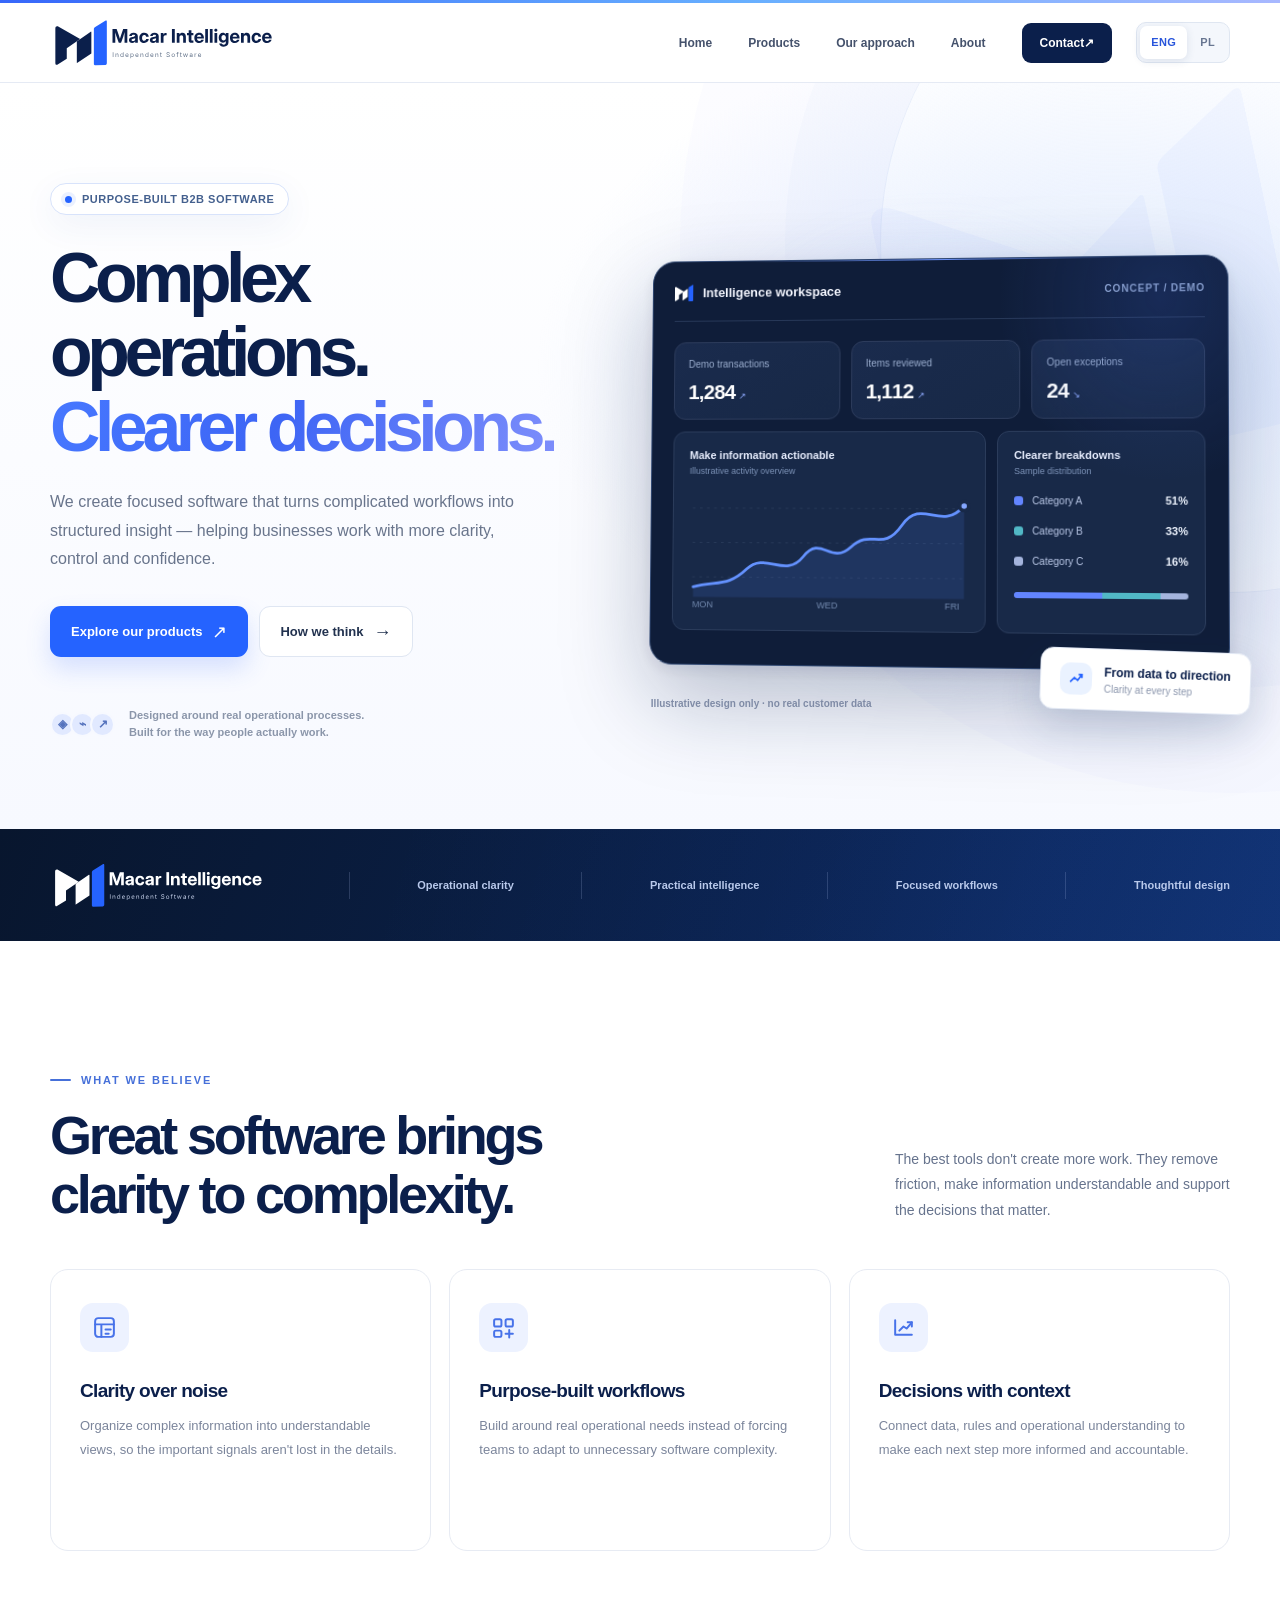
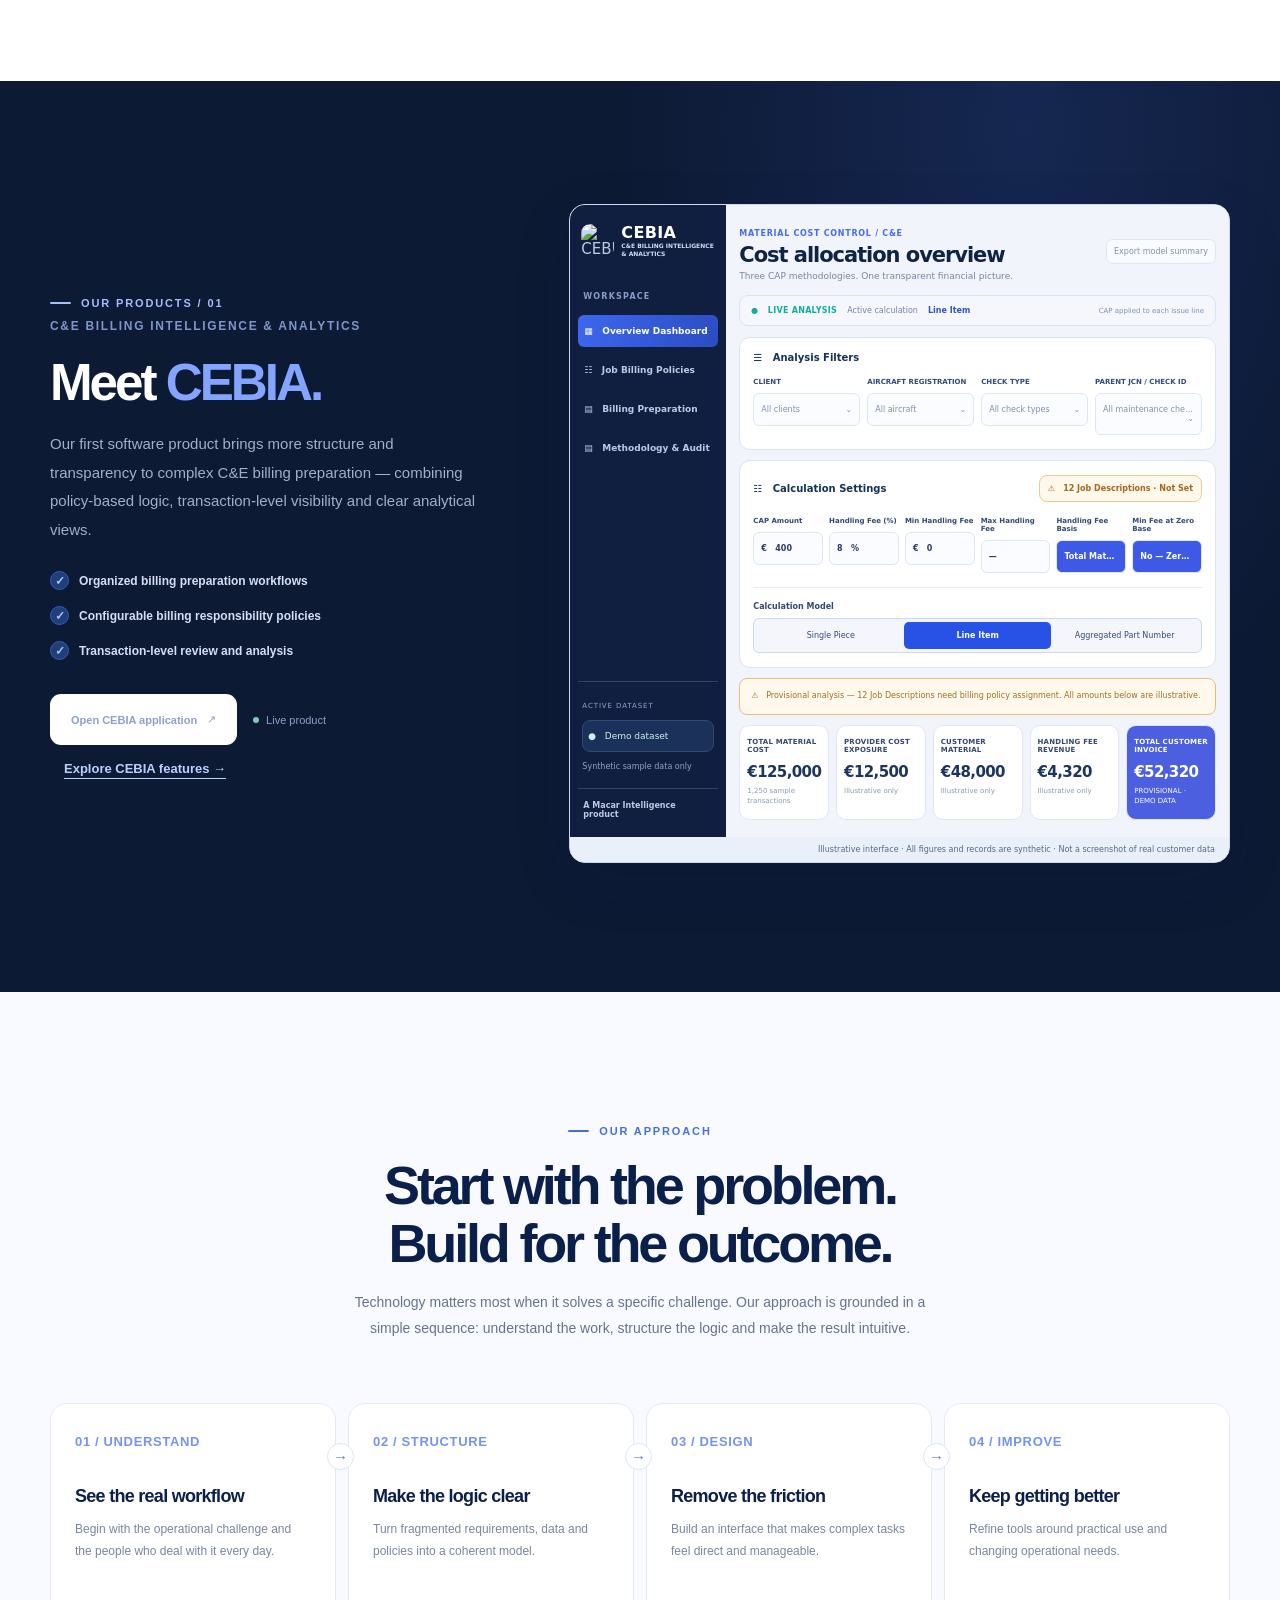
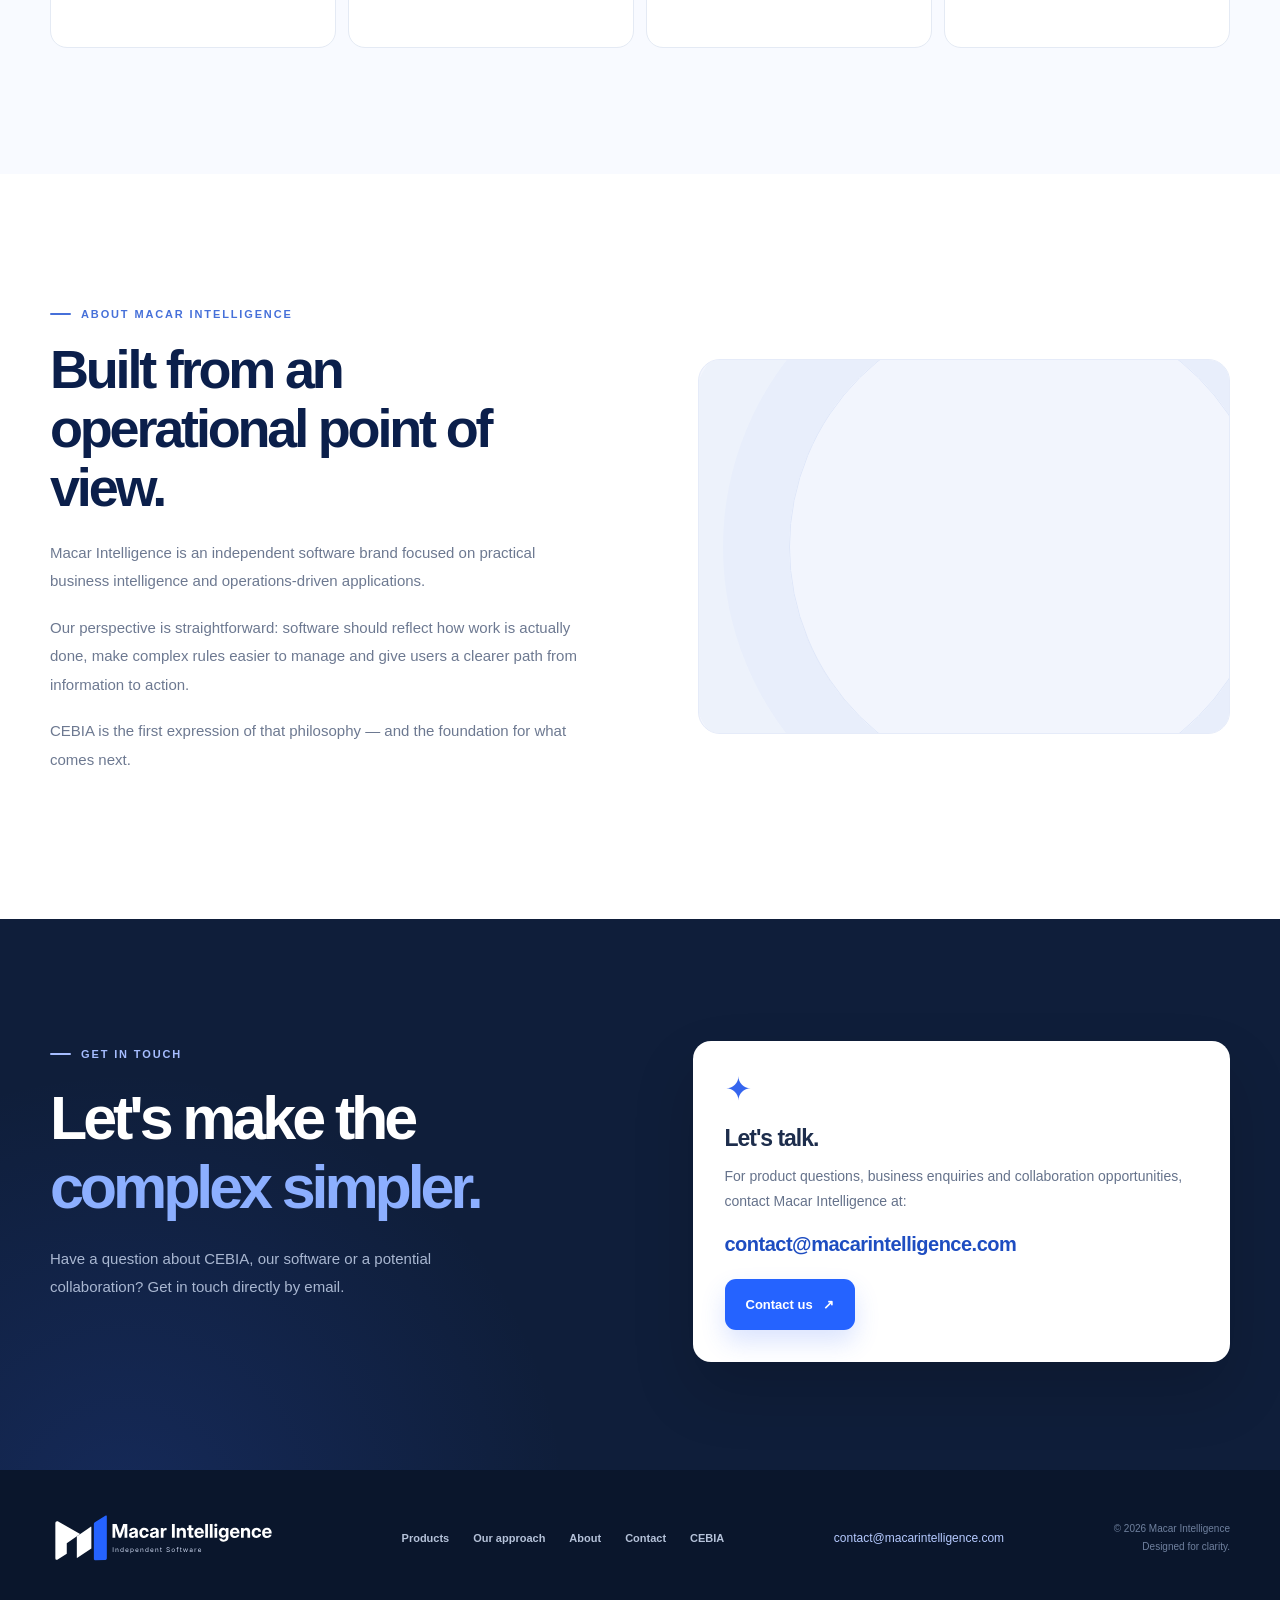
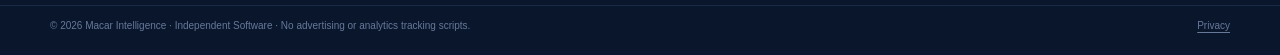
==== commit b3f2c915: "v1.2.5 - poprawka Products" ====
--- a/public/index.html
+++ b/public/index.html
@@ -8,7 +8,24 @@
 <meta content="Independent B2B software focused on operational clarity and practical intelligence. Discover CEBIA — C&amp;E Billing Intelligence &amp; Analytics." name="description"/>
 <title>Macar Intelligence | Independent Software for Complex Operations</title>
 <link href="assets/brand/favicon.svg" rel="icon" type="image/svg+xml"/>
-<meta content="index,follow,max-image-preview:large" name="robots"/><link href="https://macarintelligence.com/" rel="canonical"/><link href="https://macarintelligence.com/" hreflang="en" rel="alternate"/><link href="https://macarintelligence.com/pl/" hreflang="pl" rel="alternate"/><link href="https://macarintelligence.com/" hreflang="x-default" rel="alternate"/><meta content="website" property="og:type"/><meta content="Macar Intelligence" property="og:site_name"/><meta content="Macar Intelligence | Independent Software for Complex Operations" property="og:title"/><meta content="Independent B2B software focused on operational clarity and practical intelligence. Discover CEBIA — C&amp;E Billing Intelligence &amp; Analytics." property="og:description"/><meta content="https://macarintelligence.com/" property="og:url"/><meta content="https://macarintelligence.com/assets/brand/social-preview.png" property="og:image"/><meta content="summary_large_image" name="twitter:card"/><meta content="Macar Intelligence | Independent Software for Complex Operations" name="twitter:title"/><meta content="Independent B2B software focused on operational clarity and practical intelligence. Discover CEBIA — C&amp;E Billing Intelligence &amp; Analytics." name="twitter:description"/><link href="assets/css/site.css" rel="stylesheet"/><link href="assets/brand/apple-touch-icon.png" rel="apple-touch-icon"/><link href="site.webmanifest" rel="manifest"/><script defer="" src="assets/js/site.js"></script><script type="application/ld+json">{"@context":"https://schema.org","@type":"Organization","@id":"https://macarintelligence.com/#organization","name":"Macar Intelligence","url":"https://macarintelligence.com/","logo":"https://macarintelligence.com/assets/brand/apple-touch-icon.png","email":"contact@macarintelligence.com","description":"Independent software focused on operational clarity and B2B analytics."}</script><script type="application/ld+json">{"@context":"https://schema.org","@type":"WebSite","@id":"https://macarintelligence.com/#website","name":"Macar Intelligence","url":"https://macarintelligence.com/","publisher":{"@id":"https://macarintelligence.com/#organization"},"inLanguage":["en","pl"]}</script></head>
+<meta content="index,follow,max-image-preview:large" name="robots"/><link href="https://macarintelligence.com/" rel="canonical"/><link href="https://macarintelligence.com/" hreflang="en" rel="alternate"/><link href="https://macarintelligence.com/pl/" hreflang="pl" rel="alternate"/><link href="https://macarintelligence.com/" hreflang="x-default" rel="alternate"/><meta content="website" property="og:type"/><meta content="Macar Intelligence" property="og:site_name"/><meta content="Macar Intelligence | Independent Software for Complex Operations" property="og:title"/><meta content="Independent B2B software focused on operational clarity and practical intelligence. Discover CEBIA — C&amp;E Billing Intelligence &amp; Analytics." property="og:description"/><meta content="https://macarintelligence.com/" property="og:url"/><meta content="https://macarintelligence.com/assets/brand/social-preview.png" property="og:image"/><meta content="summary_large_image" name="twitter:card"/><meta content="Macar Intelligence | Independent Software for Complex Operations" name="twitter:title"/><meta content="Independent B2B software focused on operational clarity and practical intelligence. Discover CEBIA — C&amp;E Billing Intelligence &amp; Analytics." name="twitter:description"/><link href="assets/css/site-v1.2.5.css" rel="stylesheet"/><link href="assets/brand/apple-touch-icon.png" rel="apple-touch-icon"/><link href="site.webmanifest" rel="manifest"/><script defer="" src="assets/js/site.js"></script><script type="application/ld+json">{"@context":"https://schema.org","@type":"Organization","@id":"https://macarintelligence.com/#organization","name":"Macar Intelligence","url":"https://macarintelligence.com/","logo":"https://macarintelligence.com/assets/brand/apple-touch-icon.png","email":"contact@macarintelligence.com","description":"Independent software focused on operational clarity and B2B analytics."}</script><script type="application/ld+json">{"@context":"https://schema.org","@type":"WebSite","@id":"https://macarintelligence.com/#website","name":"Macar Intelligence","url":"https://macarintelligence.com/","publisher":{"@id":"https://macarintelligence.com/#organization"},"inLanguage":["en","pl"]}</script><style id="cebia-demo-critical-styles">
+/* CEBIA UI mock v1.2.2 based on reference screenshot, synthetic data throughout */
+.cebia-actual-demo{font-family:Inter,system-ui,sans-serif;transform:none;background:#f1f5fb;border-radius:16px;box-shadow:0 18px 56px rgba(11,31,75,.14)}
+.cda-shell{display:grid;grid-template-columns:156px minmax(0,1fr);background:#f1f4fa;min-height:415px;overflow:hidden}
+.cda-sidebar{display:flex;flex-direction:column;min-width:0;background:#101f40;color:#bdc9e4;padding:14px 8px;gap:7px}
+.cda-brand{display:flex;align-items:center;gap:7px;padding:4px 3px 20px}.cda-brand img{height:33px;width:33px;object-fit:cover;border-radius:9px;flex:none}.cda-brand strong{display:block;font-size:16px;letter-spacing:.02em;color:#fff}.cda-brand small{display:block;font-size:6px;font-weight:700;line-height:1.35;max-width:96px;color:#d0ddf5}
+.cda-sidebar-label{font-size:8px;letter-spacing:.15em;color:#899dc4;font-weight:800;padding:7px 5px}.cda-sidelink{padding:11px 6px;border-radius:6px;font-size:9px;font-weight:650;white-space:nowrap}.cda-sidelink.selected{background:linear-gradient(105deg,#3e67ef,#2b4dc3);color:white}
+.cda-sample{margin-top:auto;border-top:1px solid #31446a;padding:12px 4px 8px}.cda-sample small{font-size:7px;letter-spacing:.13em;color:#91a4cb}.cda-sample div{font-size:9px;background:#1b3159;border:1px solid #314878;border-radius:8px;padding:10px 5px;color:#c8f5e8;margin:8px 0 3px}.cda-sample span{font-size:8px;line-height:1.4;color:#91a2c1}.cda-sidebar-foot{font-size:8px;font-weight:700;border-top:1px solid #31446a;padding:12px 5px 4px}
+.cda-content{padding:17px 13px;min-width:0}.cda-head{display:flex;align-items:center;justify-content:space-between;gap:8px;margin:0 0 14px}.cda-head span:first-child{font-size:8px;letter-spacing:.09em;font-weight:850;color:#456cf3}.cda-head h3{font-size:21px;color:#0f2445;letter-spacing:-.05em;line-height:1.1;margin:4px 0}.cda-head p{font-size:9px;color:#7486a5;margin:0}.cda-export{padding:7px;border:1px solid #e0e7f4;color:#8491ab;font-size:8px;border-radius:7px;background:#f9fbff;white-space:nowrap}
+.cda-state{display:flex;align-items:center;gap:10px;padding:10px 11px;background:#f5f7fd;border:1px solid #d9e3f4;border-radius:9px;margin-bottom:11px;font-size:8px;color:#7283ab}.cda-state b{color:#11ac9c;letter-spacing:.035em}.cda-state strong{color:#3055c2}.cda-state small{margin-left:auto;color:#7990b6;font-size:7px}
+.cda-panel{background:#fff;border:1px solid #dbe4f2;border-radius:11px;padding:14px 13px;margin-bottom:10px}.cda-panel-title{font-size:10px;color:#14315b;font-weight:850;margin:0 0 15px}.cda-filters{display:grid;grid-template-columns:repeat(4,minmax(0,1fr));gap:7px}.cda-filters small,.cda-settings-grid small{display:block;font-size:7px;font-weight:800;color:#304976;margin-bottom:7px}.cda-filters span,.cda-settings-grid span{display:block;color:#7f91b0;font-size:8px;background:#fbfcff;border:1px solid #dbe6f6;border-radius:6px;padding:11px 7px;white-space:nowrap;overflow:hidden;text-overflow:ellipsis}.cda-filters i{float:right;font-style:normal}
+.cda-settings-head{display:flex;justify-content:space-between;gap:8px;align-items:center}.cda-unset{font-size:8px;color:#a4671f;background:#fff8eb;border:1px solid #f1ca89;padding:8px;border-radius:8px;white-space:nowrap}.cda-settings-grid{display:grid;grid-template-columns:repeat(6,minmax(0,1fr));gap:6px;border-bottom:1px solid #e4eafa;padding-bottom:14px}.cda-settings-grid span{color:#273b65;font-weight:700}.cda-settings-grid span.cda-blue{background:#3d59e6;color:white;text-align:center}.cda-model-label{font-size:8px;color:#304976;font-weight:800;margin:14px 0 7px}.cda-model{display:grid;grid-template-columns:repeat(3,1fr);border:1px solid #cbd8f2;border-radius:6px;background:#f4f6fc;padding:3px;font-size:8px;text-align:center;align-items:center;color:#344b7a}.cda-model strong{background:#2852e6;color:white;padding:9px 4px;border-radius:5px}
+.cda-banner{border:1px solid #e9be7b;border-radius:8px;background:#fff9ed;color:#a66a26;font-size:8px;padding:11px;margin-bottom:10px;line-height:1.6}
+.cda-kpis{display:grid;grid-template-columns:repeat(5,minmax(0,1fr));gap:7px}.cda-kpis>div{border:1px solid #e1e7f2;border-radius:10px;background:white;padding:12px 7px;min-width:0}.cda-kpis small{font-size:7px;display:block;min-height:25px;font-weight:850;letter-spacing:.025em;color:#35456d}.cda-kpis strong{font-size:15px;display:block;letter-spacing:-.04em;white-space:nowrap;color:#1a3660}.cda-kpis span{font-size:7px;color:#8799b6;line-height:1.4;display:block;margin-top:6px}.cda-kpis .cda-invoice{background:#4b5fe0}.cda-kpis .cda-invoice *{color:white}.cda-caption{padding:8px 14px;font-size:8px;text-align:right;background:#eaf0fa;color:#52698c}
+@media(max-width:700px){.cda-shell{grid-template-columns:48px minmax(0,1fr)}.cda-brand{justify-content:center;padding:4px 0 15px}.cda-brand>div,.cda-sidebar-label,.cda-sidelink,.cda-sample,.cda-sidebar-foot{display:none}.cda-content{padding:9px}.cda-head h3{font-size:15px}.cda-export,.cda-state small{display:none}.cda-state{flex-wrap:wrap}.cda-filters{grid-template-columns:repeat(2,minmax(0,1fr))}.cda-settings-grid{grid-template-columns:repeat(3,minmax(0,1fr))}.cda-kpis{grid-template-columns:repeat(3,minmax(0,1fr))}.cda-kpis strong{font-size:14px}.cda-kpis small{font-size:7px}.cda-unset{font-size:7px;padding:5px}.cda-panel{padding:10px 8px}.cda-kpis .cda-invoice{grid-column:span 2}}
+@media(max-width:390px){.cda-filters>div:nth-child(n+3){display:none}.cda-settings-grid{grid-template-columns:repeat(2,minmax(0,1fr))}.cda-head h3{font-size:13px}.cda-settings-head{display:block}.cda-unset{display:inline-block;margin:8px 0}}
+
+</style></head>
 <body>
 <div aria-hidden="true" class="topline"></div>
 <header class="header">
--- a/public/assets/css/site-v1.2.5.css
+++ b/public/assets/css/site-v1.2.5.css
@@ -0,0 +1,287 @@
+
+  :root{--ink:#101c35;--ink2:#2f3c59;--slate:#66738d;--blue:#3767fa;--blue2:#5a8eff;--line:#e5eaf3;--bg:#f8faff;--white:#fff;--deep:#0c1932;--radius:20px;--w:1180px}
+  *,*::before,*::after{box-sizing:border-box}
+  html{scroll-behavior:smooth;scroll-padding-top:90px}
+  body{margin:0;background:white;color:var(--ink);font-family:Inter,"Segoe UI",Arial,sans-serif;font-size:15px;-webkit-font-smoothing:antialiased}
+  a{color:inherit;text-decoration:none}button,input,textarea{font:inherit}button{cursor:pointer}button:disabled{cursor:not-allowed}
+  :focus-visible{outline:3px solid #8ca9ff;outline-offset:4px}
+  .container{width:min(var(--w),calc(100% - 68px));margin:auto}
+  .eyebrow{display:inline-flex;align-items:center;gap:10px;font-size:11px;text-transform:uppercase;font-weight:800;letter-spacing:.17em;color:#4670d9}
+  .eyebrow::before{content:"";display:block;width:21px;height:2px;border-radius:10px;background:#4670d9}
+  .eyebrow.light{color:#a6bdff}.eyebrow.light::before{background:#a6bdff}
+  .section-title{font-size:clamp(34px,4.4vw,54px);letter-spacing:-.059em;line-height:1.09;font-weight:760;margin:20px 0 22px}
+  .bodycopy{line-height:1.82;color:var(--slate);font-size:16px}
+  .grad-text{background:linear-gradient(110deg,#4778ff 0%,#3d65f5 45%,#7e8efb 100%);background-clip:text;-webkit-background-clip:text;color:transparent}
+  .button{display:inline-flex;align-items:center;justify-content:center;gap:10px;min-height:51px;padding:0 20px;border-radius:11px;font-size:13px;font-weight:730;border:1px solid transparent;transition:transform .22s,background .22s,box-shadow .22s;white-space:nowrap}
+  .button:hover{transform:translateY(-2px)}.button-primary{color:white;background:var(--blue);box-shadow:0 12px 24px rgba(55,103,250,.18)}.button-primary:hover{background:#2659f0;box-shadow:0 14px 27px rgba(55,103,250,.25)}
+  .button-secondary{color:#22324f;background:#fff;border-color:#dfe6f2}.button-secondary:hover{background:#f2f6ff}
+  .button-inverse{color:#17274b;background:white}.button-inverse:hover{background:#edf1ff}
+  .button-ghost-white{color:#e8eeff;background:rgba(255,255,255,.07);border:1px solid rgba(255,255,255,.19)}
+  .arrow{font-size:18px;font-weight:500;line-height:1}
+  .topline{height:3px;background:linear-gradient(90deg,#3767fa,#67afff 58%,#a8b8ff)}
+  .header{position:sticky;top:0;z-index:30;background:rgba(255,255,255,.93);border-bottom:1px solid rgba(225,231,243,.85);backdrop-filter:blur(18px);-webkit-backdrop-filter:blur(18px)}
+  .header-in{height:79px;display:flex;align-items:center;justify-content:space-between;gap:30px}
+  .brand{display:flex;align-items:center;gap:12px;font-weight:780;letter-spacing:-.04em;font-size:17px;line-height:1.07}
+  .brand-sub{display:block;font-size:10px;text-transform:uppercase;letter-spacing:.15em;font-weight:710;color:#77829b;margin-top:5px}
+  .mark{display:grid;place-items:center;flex:none;width:42px;height:42px;border-radius:12px;background:linear-gradient(140deg,#3159ee 0%,#4a82fc 90%);box-shadow:0 7px 16px rgba(55,103,250,.23)}
+  .mark svg{width:27px;height:27px}
+  .nav{display:flex;align-items:center;gap:36px}
+  .nav a{font-size:12px;font-weight:680;color:#45526c;transition:color .2s}.nav a:hover{color:var(--blue)}
+  .nav .nav-contact{color:#fff;background:var(--ink);padding:13px 18px;border-radius:9px;font-weight:720}.nav .nav-contact:hover{color:#fff;background:#24385c}
+  .mobile-toggle{display:none;background:transparent;border:0;color:var(--ink);padding:8px}
+  .mobile-toggle svg{display:block}
+  .demo-ribbon{position:relative;z-index:2;background:#edf3ff;border-bottom:1px solid #d8e3ff;text-align:center;color:#526992;font-size:11px;letter-spacing:.015em;padding:8px 16px}
+  .demo-ribbon strong{color:#2d55c3}
+  .hero{position:relative;overflow:hidden;background:radial-gradient(ellipse 58% 58% at 88% 42%,#e3ecff 0%,transparent 78%),linear-gradient(180deg,#fbfcff 0%,#f7f9ff 100%);padding:100px 0 88px}
+  .hero::after{content:"";position:absolute;right:-300px;top:-190px;width:700px;height:700px;border-radius:50%;border:1px solid rgba(121,151,221,.13);box-shadow:0 0 0 95px rgba(89,126,217,.025),0 0 0 200px rgba(89,126,217,.018);pointer-events:none}
+  .hero-grid{display:grid;grid-template-columns:.97fr 1.03fr;align-items:center;gap:36px;position:relative;z-index:1}
+  .hero-copy{max-width:545px}
+  .hero-pill{display:inline-flex;align-items:center;gap:10px;border:1px solid #dce6fa;background:#fff;color:#44608e;border-radius:100px;padding:9px 14px;font-size:11px;font-weight:760;letter-spacing:.045em;box-shadow:0 4px 14px rgba(65,88,160,.035)}
+  .hero-pill .dot{width:7px;height:7px;background:#5b88ff;border-radius:50%;box-shadow:0 0 0 4px #ebf1ff}
+  .hero h1{font-size:clamp(48px,5.45vw,75px);letter-spacing:-.075em;line-height:1.065;max-width:650px;font-weight:780;margin:26px 0 24px}
+  .hero-copy>p{color:#69758c;font-size:16px;line-height:1.8;max-width:490px;margin:0 0 32px}
+  .hero-actions{display:flex;flex-wrap:wrap;gap:11px;margin-bottom:50px}
+  .hero-bottom{display:flex;align-items:center;gap:14px;color:#8b96aa;font-size:11px;font-weight:650;line-height:1.55}
+  .hero-bottom .stacks{display:flex;gap:0;align-items:center;padding-left:0}
+  .stacks i{width:25px;height:25px;display:grid;place-items:center;background:#e1e9ff;border:2px solid #f7f9ff;border-radius:50%;font-style:normal;color:#5472bd;font-size:12px;margin-left:-5px}
+  .stacks i:first-child{margin-left:0}
+  .hero-visual{position:relative;min-height:518px;display:grid;place-items:center;isolation:isolate}
+  .glow{position:absolute;width:82%;height:84%;border-radius:50%;background:radial-gradient(circle,#a5c0ff 0%,#dce8ff 37%,transparent 72%);filter:blur(30px);opacity:.58;z-index:-1}
+  .concept-dashboard{position:relative;width:100%;max-width:580px;min-height:410px;padding:22px;background:#0f1d39;border:1px solid #273c64;border-radius:23px;box-shadow:0 38px 85px rgba(16,37,80,.26),0 4px 8px rgba(16,37,80,.11);transform:perspective(1400px) rotateY(-5deg) rotateX(2deg);overflow:hidden}
+  .concept-dashboard::after{content:"";position:absolute;right:-110px;top:-160px;width:350px;height:400px;background:radial-gradient(ellipse,#3c64d6 0%,transparent 65%);opacity:.19;pointer-events:none}
+  .dash-top{display:flex;justify-content:space-between;align-items:center;border-bottom:1px solid #273858;padding-bottom:19px;margin-bottom:21px}
+  .dash-title{display:flex;align-items:center;gap:10px;color:#f5f7ff;font-weight:730;font-size:13px}.dash-title>span:first-child{width:9px;height:9px;border:2px solid #8cadff;border-radius:3px;transform:rotate(45deg)}
+  .dash-top small{color:#91a5ca;font-weight:640;font-size:10px;letter-spacing:.08em;text-transform:uppercase}
+  .dash-stat-row{display:grid;grid-template-columns:1fr 1fr 1fr;gap:11px}
+  .dash-stat{background:linear-gradient(150deg,#1a2b4d,#172846);border:1px solid #2d3c5c;border-radius:12px;padding:16px 14px 15px}
+  .dash-stat span{color:#9baecf;font-size:10px;display:block;margin-bottom:11px;white-space:nowrap}
+  .dash-stat strong{font-size:21px;color:#fff;font-weight:750;letter-spacing:-.04em}
+  .dash-stat em{font-style:normal;color:#8ea9fe;font-size:9px;margin-left:4px}
+  .dash-lower{display:grid;grid-template-columns:1.55fr 1fr;gap:11px;margin-top:12px}
+  .dash-panel{background:#182948;border:1px solid #2b3c5b;border-radius:12px;padding:17px 16px;min-width:0}
+  .dash-panel h4{margin:0;color:#e9efff;font-size:11px;font-weight:740}.dash-panel>p{color:#7e94b9;font-size:9px;margin:5px 0 8px}
+  .chart-svg{display:block;width:100%;height:130px;overflow:visible}.chart-svg text{font-size:10px;fill:#738aaf}.chart-svg .gridline{stroke:#304361;stroke-width:.7;stroke-dasharray:3 5}
+  .insight-item{display:flex;align-items:center;gap:9px;margin-top:18px;color:#bdcbea;font-size:10px}.insight-item .square{width:9px;height:9px;border-radius:3px;background:#6385ff}.insight-item:nth-of-type(2) .square{background:#51b8c6}.insight-item:nth-of-type(3) .square{background:#a4b4dd}
+  .insight-item strong{margin-left:auto;color:#eff5ff;font-size:11px}
+  .insight-bar{height:6px;width:100%;border-radius:7px;display:flex;overflow:hidden;background:#34435e;margin-top:25px}.insight-bar span:nth-child(1){width:51%;background:#6385ff}.insight-bar span:nth-child(2){width:33%;background:#51b8c6}.insight-bar span:nth-child(3){width:16%;background:#a4b4dd}
+  .float-card{position:absolute;z-index:4;right:-21px;bottom:9px;background:#fff;border:1px solid #e3e9f4;border-radius:13px;box-shadow:0 17px 40px rgba(27,54,111,.16);display:flex;align-items:center;gap:12px;padding:14px 19px;transform:rotate(2deg)}
+  .float-icon{width:32px;height:32px;background:#eaf2ff;border-radius:10px;display:grid;place-items:center;color:var(--blue)}
+  .float-card b{font-size:12px;display:block}.float-card small{font-size:10px;color:#8a95ac;display:block;margin-top:4px}
+  .visual-note{position:absolute;bottom:12px;left:10px;color:#7f8ba6;font-size:10px;font-weight:640}
+  .trust-line{background:#fff;border-top:1px solid #e9edf5;border-bottom:1px solid #e9edf5;padding:27px 0}
+  .trust-content{display:flex;align-items:center;justify-content:space-between;gap:24px;color:#78859c;font-size:12px;font-weight:630}
+  .trust-content strong{color:#203453;font-size:13px;font-weight:800;letter-spacing:-.025em}.trust-content .sep{height:22px;width:1px;background:#e3e8f0}
+  .why{padding:126px 0 130px;background:#fff}
+  .section-head{display:flex;justify-content:space-between;gap:50px;align-items:end;margin-bottom:45px}
+  .section-head .section-title{max-width:680px;margin-bottom:0}.section-head .bodycopy{max-width:335px;margin-bottom:1px;font-size:14px}
+  .feature-grid{display:grid;grid-template-columns:repeat(3,1fr);gap:18px}
+  .feature{background:#fff;border:1px solid #e7ebf3;border-radius:18px;min-height:282px;padding:33px 29px 31px;transition:box-shadow .2s,transform .2s}
+  .feature:hover{box-shadow:0 16px 39px rgba(34,65,115,.09);transform:translateY(-4px)}
+  .feature-icon{width:49px;height:49px;border-radius:13px;background:#edf2ff;color:#4772e9;display:grid;place-items:center;margin-bottom:28px}
+  .feature h3{font-size:19px;letter-spacing:-.035em;margin:0 0 12px}.feature p{font-size:13px;line-height:1.86;color:#7b859b;margin:0}
+  .products{background:#0d1a34;color:#fff;position:relative;overflow:hidden;padding:123px 0 129px}
+  .products::before{content:"";position:absolute;right:-15%;top:-70%;width:70%;height:150%;background:radial-gradient(ellipse,rgba(61,98,214,.18),transparent 65%);pointer-events:none}
+  .product-grid{position:relative;display:grid;grid-template-columns:.79fr 1.21fr;align-items:center;gap:88px}
+  .product-copy .section-title{font-size:clamp(40px,4vw,58px);margin:22px 0 19px;color:#fff}.product-copy p{color:#a3afca;line-height:1.9;font-size:15px;max-width:470px}
+  .product-name{font-size:12px;color:#7f96ca;font-weight:780;letter-spacing:.14em;margin-top:10px}
+  .product-features{list-style:none;padding:0;margin:27px 0 34px;display:grid;gap:16px}
+  .product-features li{display:flex;align-items:center;gap:10px;color:#d5def4;font-size:12px;font-weight:620}
+  .tick{display:grid;place-items:center;width:19px;height:19px;border:1px solid #315dba;background:#213e79;border-radius:50%;color:#a6c0ff;font-size:12px}
+  .product-actions{display:flex;align-items:center;gap:16px;flex-wrap:wrap}.product-actions span{display:inline-flex;align-items:center;gap:7px;font-size:11px;color:#8da0c7}.product-actions span i{width:6px;height:6px;background:#75d0b4;border-radius:50%}
+  .product-preview{background:#f8faff;border:1px solid rgba(218,226,249,.7);border-radius:18px;box-shadow:0 37px 95px rgba(0,0,0,.36);color:#11213d;overflow:hidden;transform:rotate(1.1deg);min-width:0}
+  .app-topbar{height:56px;border-bottom:1px solid #e2e9f4;display:flex;justify-content:space-between;align-items:center;padding:0 19px;background:#fff}
+  .app-brand{display:flex;align-items:center;gap:8px;color:#1a2c52;font-size:12px;font-weight:800;letter-spacing:-.02em}
+  .cebia-symbol{display:grid;place-items:center;width:26px;height:26px;background:linear-gradient(145deg,#2c5df8,#699afe);color:white;border-radius:7px;font-size:14px;font-weight:900}
+  .app-tag{background:#eaf1ff;color:#4f70c4;border-radius:100px;padding:6px 10px;font-size:9px;font-weight:770}
+  .app-content{padding:22px 22px 26px}
+  .app-eyebrow{font-size:9px;font-weight:840;letter-spacing:.08em;color:#7183a5;text-transform:uppercase;margin-bottom:6px}
+  .app-content h3{font-size:21px;letter-spacing:-.05em;margin:0 0 17px}
+  .app-cards{display:grid;grid-template-columns:repeat(3,1fr);gap:9px;margin-bottom:17px}
+  .app-card{border:1px solid #e5eaf3;border-radius:11px;background:#fff;padding:14px 11px}
+  .app-card small{display:block;color:#8490a4;font-size:9px;margin-bottom:11px}.app-card b{font-size:19px;letter-spacing:-.04em}.app-card em{font-size:9px;color:#26a288;font-style:normal;margin-left:4px}
+  .app-table{border:1px solid #e5eaf3;border-radius:11px;background:#fff;overflow:hidden}
+  .app-table-title{padding:14px 15px;font-size:11px;font-weight:760;border-bottom:1px solid #eaf0f7}
+  .app-row{display:grid;grid-template-columns:1.1fr 1fr 1.2fr .8fr;gap:6px;align-items:center;padding:12px 15px;border-bottom:1px solid #f0f3f8;font-size:10px;color:#5c6a83}
+  .app-row:last-child{border-bottom:0}.app-row.head{background:#f9fbfe;color:#8b97aa;font-size:9px;font-weight:720}
+  .app-row b{font-weight:730;color:#2b3b59}
+  .app-status{display:inline-block;border-radius:5px;background:#e8f7f0;color:#258d68;padding:5px 7px;font-size:9px;font-weight:740}.app-status.blue{background:#eaf0ff;color:#4167d4}
+  .app-foot{font-size:10px;color:#94a1b8;margin-top:15px;text-align:right}
+  .approach{padding:126px 0 126px;background:#f8faff}
+  .approach-head{text-align:center;max-width:710px;margin:0 auto 62px}.approach-head .eyebrow{justify-content:center}.approach-head .section-title{margin:19px 0 17px}.approach-head .bodycopy{margin:0 auto;max-width:610px;font-size:14px}
+  .steps{display:grid;grid-template-columns:repeat(4,1fr);gap:12px}
+  .step{position:relative;min-height:245px;border:1px solid #e4eaf4;background:#fff;border-radius:17px;padding:28px 24px}
+  .step-index{font-size:13px;color:#7494ef;font-weight:790;letter-spacing:.05em}.step h3{font-size:18px;letter-spacing:-.04em;margin:37px 0 12px}.step p{font-size:12px;line-height:1.8;color:#79869d;margin:0}
+  .step-arrow{position:absolute;right:-19px;top:39px;display:grid;place-items:center;width:27px;height:27px;border:1px solid #dce5f5;border-radius:50%;background:#fff;color:#5f7fd6;font-weight:700;z-index:2}
+  .about{padding:127px 0;background:white}
+  .about-grid{display:grid;grid-template-columns:1fr 1fr;gap:115px;align-items:center}
+  .about .section-title{max-width:560px}.about p{color:#6d7991;font-size:15px;line-height:1.9;margin:0 0 18px}
+  .about-visual{position:relative;min-height:375px;border-radius:22px;background:#f2f5fd;overflow:hidden;display:grid;place-items:center;border:1px solid #e5ebf9}
+  .about-visual::before{content:"";position:absolute;width:480px;height:480px;border:1px solid #dfe7f9;border-radius:50%;box-shadow:0 0 0 66px #e8eefb,0 0 0 130px #edf2fb;transform:translate(65px,0)}
+  .about-tiles{position:relative;display:grid;grid-template-columns:repeat(2,1fr);gap:14px;transform:rotate(-7deg);filter:drop-shadow(0 22px 26px rgba(36,72,145,.12))}
+  .tile{display:flex;flex-direction:column;justify-content:space-between;width:143px;height:125px;background:white;border:1px solid #e2e9f6;padding:18px;border-radius:15px}
+  .tile:nth-child(2){transform:translateY(25px);background:#386af5;border-color:#386af5;color:white}.tile:nth-child(3){background:#14284e;color:white}.tile:nth-child(4){transform:translateY(25px)}
+  .tile span{font-size:10px;font-weight:780;letter-spacing:.035em;color:#8192b3}.tile:nth-child(2) span,.tile:nth-child(3) span{color:#b6ceff}
+  .tile strong{font-size:18px;letter-spacing:-.06em;font-weight:800}
+  .contact{padding:122px 0 108px;background:#0f1e3a;color:white;position:relative;overflow:hidden}
+  .contact::before{content:"";position:absolute;left:-350px;bottom:-520px;width:950px;height:950px;border-radius:50%;background:radial-gradient(circle,rgba(55,103,250,.16),transparent 66%)}
+  .contact-grid{position:relative;display:grid;grid-template-columns:1fr 1fr;gap:105px;align-items:start}
+  .contact h2{font-size:clamp(39px,4.8vw,61px);line-height:1.12;letter-spacing:-.067em;margin:24px 0 24px}
+  .contact p{font-size:15px;line-height:1.85;color:#a9b7d1;max-width:465px}
+  .contact-note{display:flex;gap:12px;align-items:start;margin-top:49px;padding:18px;border:1px solid #314465;border-radius:12px;max-width:410px;color:#aebcda;font-size:11px;line-height:1.7}
+  .contact-note svg{flex:none;margin-top:2px;color:#8fb0ff}
+  .contact-form{background:white;color:#1d2d4c;border-radius:18px;padding:32px;box-shadow:0 30px 62px rgba(0,0,0,.16)}
+  .form-head{display:flex;justify-content:space-between;align-items:center;gap:10px;margin-bottom:25px}.form-head h3{margin:0;font-size:20px;letter-spacing:-.045em}
+  .preview-tag{display:inline-block;color:#607bbf;background:#eaf0ff;padding:6px 9px;border-radius:8px;font-size:10px;font-weight:780}
+  .field{margin-bottom:15px}.field label{display:block;color:#334465;font-weight:700;font-size:11px;margin-bottom:8px}
+  .field input,.field textarea{width:100%;border:1px solid #e1e7f0;border-radius:9px;padding:14px;background:#fbfcff;color:#1d2d4c;font-size:12px;outline:0;transition:border .2s,box-shadow .2s}
+  .field input:focus,.field textarea:focus{border-color:#8aa7fc;box-shadow:0 0 0 3px #ebf1ff}
+  .field textarea{min-height:98px;resize:vertical}.field input::placeholder,.field textarea::placeholder{color:#a0aabd}
+  .form-submit{width:100%;margin-top:5px;border:0}.form-small{font-size:10px;line-height:1.6;color:#9aa5b5;margin:14px 0 0;text-align:center}
+  #form-status{color:#315ac7;font-size:11px;line-height:1.6;font-weight:740;margin-top:12px;display:none}
+  .footer{background:#0a162c;color:#b5c2d9;padding:36px 0}
+  .footer-grid{display:flex;justify-content:space-between;gap:26px;align-items:center;flex-wrap:wrap}
+  .footer .brand{color:#f6f8ff;font-size:14px}.footer .mark{width:36px;height:36px;border-radius:10px}.footer .mark svg{width:23px;height:23px}.footer .brand-sub{font-size:9px;color:#8798bb}
+  .footer-links{display:flex;gap:24px;font-size:11px;font-weight:670}.footer-links a:hover{color:#fff}
+  .copyright{color:#6f809e;font-size:10px;text-align:right;line-height:1.8}
+  .legal{background:#0a162c;color:#667999;border-top:1px solid #1b2b45;padding:12px 0 20px;font-size:10px;line-height:1.65}
+  .reveal{opacity:0;transform:translateY(14px);transition:opacity .65s ease,transform .65s ease}.reveal.show{opacity:1;transform:none}
+  @media(prefers-reduced-motion:reduce){*,*::before,*::after{scroll-behavior:auto!important;animation-duration:.01ms!important;transition-duration:.01ms!important}.reveal{opacity:1;transform:none}}
+  @media(max-width:1090px){.hero-grid{gap:23px}.hero h1{font-size:59px}.product-grid{gap:38px}.about-grid{gap:58px}.contact-grid{gap:55px}.concept-dashboard{padding:18px}.float-card{right:0}.visual-note{left:0}.section-head{gap:24px}}
+  @media(max-width:880px){.container{width:min(100% - 46px,var(--w))}.nav{gap:20px}.hero{padding:74px 0 65px}.hero-grid{grid-template-columns:1fr}.hero h1{font-size:clamp(48px,8vw,70px);max-width:700px}.hero-copy{max-width:690px}.hero-copy>p{max-width:600px}.hero-actions{margin-bottom:26px}.hero-visual{max-width:650px;margin:10px auto 0;width:100%}.product-grid{grid-template-columns:1fr;gap:42px}.product-copy p{max-width:670px}.product-preview{max-width:710px}.why,.products,.approach,.about,.contact{padding-top:92px;padding-bottom:95px}.section-head{display:block}.section-head .bodycopy{max-width:630px;margin-top:20px}.steps{grid-template-columns:repeat(2,1fr)}.step-arrow{display:none}.about-grid{grid-template-columns:1fr;gap:33px}.about-visual{max-width:650px;width:100%}.contact-grid{grid-template-columns:1fr;gap:38px}.contact-form{max-width:680px;width:100%}.contact-note{margin-top:28px}}
+  @media(max-width:610px){.container{width:calc(100% - 38px)}.header-in{height:68px}.mark{width:38px;height:38px}.brand{font-size:15px}.brand-sub{font-size:9px}.mobile-toggle{display:block}.nav{position:absolute;left:0;right:0;top:68px;display:none;background:#fff;border-bottom:1px solid #e7ecf4;padding:15px 19px 24px;box-shadow:0 12px 22px rgba(28,49,90,.08);flex-direction:column;align-items:stretch;gap:0}.nav.open{display:flex}.nav a{padding:14px 5px;font-size:13px}.nav .nav-contact{text-align:center;margin-top:10px}.demo-ribbon{font-size:10px}.hero{padding:55px 0 58px}.hero h1{font-size:clamp(44px,10.8vw,57px);margin:23px 0 19px}.hero-copy>p{font-size:14px;line-height:1.8;margin-bottom:24px}.hero-pill{font-size:10px}.hero-actions{gap:9px}.button{min-height:47px;font-size:12px;padding:0 14px}.hero-bottom{font-size:10px}.hero-visual{min-height:368px;margin-top:18px}.concept-dashboard{min-height:327px;padding:13px;transform:none;border-radius:17px}.dash-top{padding-bottom:13px;margin-bottom:12px}.dash-title{font-size:11px}.dash-top small{font-size:8px}.dash-stat-row{gap:6px}.dash-stat{padding:11px 7px}.dash-stat span{font-size:8px}.dash-stat strong{font-size:17px}.dash-stat em{display:none}.dash-lower{gap:6px;margin-top:7px}.dash-panel{padding:10px}.dash-panel h4{font-size:9px}.dash-panel>p{font-size:8px}.chart-svg{height:96px}.insight-item{font-size:8px;gap:5px;margin-top:12px}.insight-item strong{font-size:9px}.float-card{padding:9px 10px;right:-5px;bottom:-5px}.float-icon{width:26px;height:26px}.float-card b{font-size:10px}.float-card small{font-size:8px}.visual-note{bottom:-19px;font-size:9px}.trust-line{padding:17px 0}.trust-content{display:grid;grid-template-columns:1fr 1fr;row-gap:14px;justify-content:center;text-align:center}.trust-content .sep{display:none}.trust-content strong{grid-column:1/-1}.trust-content span{font-size:11px}.why,.products,.approach,.about,.contact{padding-top:74px;padding-bottom:77px}.section-title{font-size:clamp(34px,9vw,43px)}.section-head{margin-bottom:30px}.section-head .bodycopy{font-size:13px}.feature-grid{grid-template-columns:1fr;gap:11px}.feature{min-height:0;padding:25px 23px}.feature-icon{margin-bottom:16px;width:43px;height:43px}.feature h3{font-size:17px}.feature p{font-size:12px}.product-grid{gap:35px}.product-copy .section-title{font-size:45px}.product-copy p{font-size:13px}.product-preview{transform:none}.app-topbar{padding:0 13px;height:48px}.app-content{padding:15px 12px}.app-cards{gap:5px}.app-card{padding:10px 7px}.app-card small{font-size:8px}.app-card b{font-size:15px}.app-card em{display:none}.app-content h3{font-size:18px}.app-row{padding:10px 7px;font-size:8px;gap:2px}.app-row.head{font-size:8px}.app-status{font-size:7px;padding:4px 5px}.approach-head{margin-bottom:35px}.steps{grid-template-columns:1fr;gap:10px}.step{min-height:0;padding:24px}.step h3{margin:19px 0 8px}.step p{font-size:12px}.about-grid{gap:26px}.about p{font-size:13px}.about-visual{min-height:315px}.about-tiles{transform:rotate(-6deg) scale(.85)}.contact-grid{gap:25px}.contact h2{font-size:43px}.contact p{font-size:13px}.contact-form{padding:24px 20px}.footer-grid{align-items:flex-start;flex-direction:column}.footer-links{gap:18px;flex-wrap:wrap}.copyright{text-align:left}.legal{font-size:9px}}
+  
+  /* Language selection: top navigation, desktop/tablet/mobile */
+  .header-actions{display:flex;align-items:center;gap:24px;margin-left:auto}
+  .language-switch{display:flex;align-items:center;gap:2px;padding:3px;border:1px solid #dfe6f1;background:#f4f7fc;border-radius:10px;flex-shrink:0}
+  .lang-button{appearance:none;border:0;border-radius:7px;background:transparent;color:#687691;padding:8px 11px;min-height:33px;font-size:11px;font-weight:800;letter-spacing:.035em;line-height:1;transition:background .2s,color .2s,box-shadow .2s}
+  .lang-button:hover{background:#e7edfa;color:#234785}
+  .lang-button[aria-pressed="true"]{background:#fff;color:#2855db;box-shadow:0 2px 8px rgba(38,66,115,.12)}
+  @media(max-width:880px){.header-actions{gap:14px}.nav{gap:15px}}
+  @media(max-width:610px){.header-in{gap:8px}.header-actions{gap:7px}.lang-button{padding:7px 9px;min-height:31px;font-size:10px}.language-switch{padding:2px}.mobile-toggle{flex:none}}
+  @media(max-width:355px){.brand{font-size:13px;gap:7px}.brand .mark{width:33px;height:33px}.brand-sub{font-size:8px}.header-in{gap:5px}.header-actions{gap:3px}.lang-button{padding:7px}}
+
+/* Macar Intelligence v0.4 | official brand mark from Brand Kit v1.0 */
+:root{--ink:#0B1F4B;--blue:#2563FF;--deep:#081633;}
+.brand{display:flex;align-items:center;gap:0;line-height:1}
+.brand .brand-lockup{display:block;width:242px;max-width:100%;height:auto;flex:0 0 auto}
+.footer .brand .brand-lockup{width:242px}
+@media (max-width: 610px){.brand .brand-lockup{width:205px}}
+@media (max-width: 355px){.brand .brand-lockup{width:158px}}
+
+/* v0.4: considered brand accents, keeping the approved light architecture */
+:root{--blue:#2563FF;--ink:#0B1F4B}
+.hero{background:radial-gradient(ellipse 57% 59% at 87% 38%,#dfeafe 0%,transparent 79%),linear-gradient(180deg,#ffffff 0%,#f7f9ff 100%)}
+.hero::before{content:"";position:absolute;right:0;top:2%;width:390px;height:390px;background:#2563ff;opacity:.033;-webkit-mask:url('../brand/macar-intelligence-symbol.svg') center/contain no-repeat;mask:url('../brand/macar-intelligence-symbol.svg') center/contain no-repeat;transform:rotate(-12deg);pointer-events:none}
+.hero-pill{border-color:#d8e3fb;box-shadow:0 10px 34px rgba(48,87,166,.07)}
+.hero-pill .dot{background:#2563ff}
+.hero h1{letter-spacing:-.077em}
+.hero .button-primary{background:#2563ff}
+.concept-dashboard{border-color:#304873;box-shadow:0 35px 92px rgba(11,31,75,.28),0 5px 15px rgba(11,31,75,.09)}
+.concept-dashboard::before{content:"";position:absolute;top:0;left:18%;right:18%;height:1px;background:linear-gradient(90deg,transparent,#6e96ff,transparent);z-index:2}
+.dash-title img{width:19px;height:19px;object-fit:contain;flex:none}
+.trust-line-branded{position:relative;overflow:hidden;background:linear-gradient(112deg,#08162e,#0b224d 62%,#10306b);border:0;padding:26px 0}
+.trust-line-branded::before{content:"";position:absolute;inset:0;background:linear-gradient(105deg,transparent 30%,rgba(37,99,255,.08) 80%);pointer-events:none}
+.trust-line-branded .trust-content{position:relative;gap:16px;color:#b9c9eb}
+.trust-line-branded .trust-logo{width:231px;min-width:231px;flex:none}
+.trust-line-branded .trust-logo img{display:block;width:100%;height:auto}
+.trust-line-branded .trust-content>span{font-size:11px;white-space:nowrap;font-weight:650}
+.trust-line-branded .sep{background:rgba(192,212,255,.18);height:27px}
+@media(max-width:1120px){.trust-line-branded .trust-logo{width:205px;min-width:205px}.trust-line-branded .trust-content{gap:12px}.trust-line-branded .trust-content>span{font-size:10px}}
+@media(max-width:880px){.trust-line-branded .trust-content{justify-content:center;flex-wrap:wrap;row-gap:17px}.trust-line-branded .trust-logo{width:220px;min-width:220px;margin-right:100%;margin-left:calc(50% - 110px)}.trust-line-branded .sep:first-of-type{display:none}.trust-line-branded .trust-content>span{white-space:normal;text-align:center}}
+@media(max-width:610px){.trust-line-branded{padding:23px 0 24px}.trust-line-branded .trust-content{display:grid;grid-template-columns:1fr 1fr;gap:12px 9px}.trust-line-branded .trust-logo{grid-column:1/-1;width:205px;min-width:0;margin:0 auto 4px}.trust-line-branded .trust-content .sep{display:none}.trust-line-branded .trust-content>span{font-size:10px;line-height:1.6}}
+
+/* Production extensions */
+.contact-placeholder {display:flex; flex-direction:column;justify-content:center;min-height:290px;}
+.contact-placeholder .contact-icon {font-size:32px;line-height:1;margin-bottom:20px;color:#3565ee;}
+.contact-placeholder h3{margin:0 0 12px;font-size:23px;letter-spacing:-.045em;}
+.contact-placeholder p{font-size:14px;line-height:1.75;color:#65728b;margin:0 0 20px;}
+.contact-placeholder .button{align-self:flex-start;}
+.legal a{color:inherit;text-decoration:underline;text-underline-offset:3px;}
+.legal a:hover{color:#b9caff;}
+.language-switch a{text-decoration:none;display:flex;align-items:center;justify-content:center;}
+.lang-button[aria-current=page]{background:#fff;color:#2855db;box-shadow:0 2px 8px rgba(38,66,115,.12);}
+.legal-container{display:flex;align-items:center;justify-content:space-between;gap:18px;flex-wrap:wrap;}
+.privacy-page{padding:100px 0 130px;min-height:64vh;}
+.privacy-page h1{font-size:clamp(36px,5vw,58px);letter-spacing:-.045em;}
+.privacy-page h2{font-size:22px;margin:40px 0 10px;}
+.privacy-page p,.privacy-page li{line-height:1.8;color:#52617b;font-size:16px;max-width:780px;}
+.privacy-page .timestamp{font-size:12px;color:#72809a;}
+@media(max-width:610px){.contact-placeholder{min-height:250px}.privacy-page{padding-top:60px;padding-bottom:80px;}}
+
+/* v1.1 — verified contact channel, shared across EN and PL */
+.contact-email{display:inline-block;max-width:100%;overflow-wrap:anywhere;color:#1e4dc1;font-size:clamp(15px,1.6vw,20px);font-weight:800;letter-spacing:-.025em;text-decoration:none;margin:0 0 23px;}
+.contact-email:hover,.contact-email:focus-visible{text-decoration:underline;text-underline-offset:4px;}
+.footer-email{font-size:12px;color:#b6caff;text-decoration:none;overflow-wrap:anywhere;}
+.footer-email:hover,.footer-email:focus-visible{color:#fff;text-decoration:underline;text-underline-offset:4px;}
+@media(max-width:610px){.contact-email{font-size:16px;}.footer-email{font-size:12px;}}
+
+/* v1.2 — dedicated SEO product page, aligned with the existing brand */
+.product-details-link{display:inline-flex;align-items:center;color:#b9d0ff;text-decoration:underline;text-underline-offset:5px;font-weight:750;font-size:13px;margin-left:14px;white-space:nowrap}
+.product-details-link:hover{color:#fff}
+.cebia-detail{color:#0b1f4b}
+.cebia-intro{position:relative;background:radial-gradient(ellipse at 85% 35%,#e2ebff 0%,transparent 67%),linear-gradient(180deg,#fff,#f7f9ff);padding:58px 0 95px;overflow:hidden}
+.cebia-back{display:inline-block;font-size:12px;font-weight:750;color:#5e6c87;margin-bottom:55px;text-decoration:none}
+.cebia-back:hover{color:#2563ff}
+.cebia-hero{display:grid;grid-template-columns:1.18fr .82fr;gap:70px;align-items:center}
+.cebia-brand-small{margin-top:20px;font-weight:850;color:#2563ff;letter-spacing:.06em;font-size:14px}
+.cebia-brand-small span{color:#64748b;letter-spacing:0;font-size:12px;font-weight:600}
+.cebia-intro h1{font-size:clamp(46px,5.15vw,78px);line-height:1.075;letter-spacing:-.073em;max-width:760px;margin:17px 0 25px}
+.cebia-lead{color:#586984;line-height:1.82;font-size:17px;max-width:620px;margin-bottom:29px}
+.cebia-hero-actions{display:flex;flex-wrap:wrap;gap:12px}
+.cebia-hero-note{font-size:11px;color:#74839d;margin-top:25px}
+.cebia-decoration{border:1px solid #d9e3f7;border-radius:26px;min-height:392px;position:relative;background:linear-gradient(135deg,#0c1e42,#15346a);box-shadow:0 36px 70px rgba(11,31,75,.14);overflow:hidden;display:flex;align-items:center;justify-content:center}
+.cebia-decoration:after{content:"";position:absolute;width:280px;height:280px;right:-100px;top:-60px;border:1px solid rgba(140,179,255,.23);border-radius:50%;box-shadow:0 0 0 60px rgba(58,102,219,.05)}
+.cebia-symbol-large{font-size:160px;line-height:1;font-weight:900;color:white;letter-spacing:-.09em;text-shadow:0 16px 65px rgba(59,113,255,.5)}
+.cebia-decoration-mark{height:96px;width:12px;border-radius:8px;background:#2563ff;transform:rotate(25deg);margin-left:10px}
+.cebia-decoration p{position:absolute;bottom:22px;left:30px;color:#b6c9ee;font-size:11px;letter-spacing:.09em}
+.cebia-features{padding:100px 0 110px;background:white}
+.cebia-features h2{margin:13px 0 36px}
+.cebia-card-grid{display:grid;grid-template-columns:repeat(3,1fr);gap:20px}
+.cebia-card{padding:35px;border-radius:20px;background:#f6f8fc;border:1px solid #e2e9f4;min-height:248px}
+.cebia-n{display:inline-block;font-weight:850;color:#2563ff;font-size:13px;margin-bottom:35px}
+.cebia-card h3{font-size:20px;letter-spacing:-.03em;line-height:1.25;margin:0 0 16px;color:#0b1f4b}
+.cebia-card p{font-size:13px;line-height:1.8;color:#65748c;margin:0}
+.cebia-demo-section{padding:100px 0;background:linear-gradient(120deg,#0a1939,#0d2759);color:#fff}
+.cebia-demo-grid{display:grid;grid-template-columns:.83fr 1.17fr;gap:60px;align-items:center}
+.cebia-demo-section h2{color:#fff;font-size:clamp(36px,4.2vw,54px);letter-spacing:-.058em;line-height:1.13;margin:15px 0 35px}
+.cebia-steps{display:grid;gap:18px}
+.cebia-step{padding:17px 0;border-top:1px solid #35466c}
+.cebia-step span{color:#a4bbff;font-weight:850;font-size:11px;letter-spacing:.075em}
+.cebia-step p{font-size:13px;line-height:1.7;color:#d6e1fa;margin:8px 0 0}
+.cebia-demo-section .product-preview{transform:none;width:100%;max-width:100%}
+.cebia-demo-disclaimer{font-size:11px;color:#aabde2;text-align:right;margin:14px 0 0}
+.cebia-bottom{background:#f5f8ff;padding:37px 0}
+.cebia-bottom .container{display:flex;justify-content:space-between;align-items:center;gap:28px}
+.cebia-bottom p{font-size:12px;line-height:1.8;color:#67748f;max-width:690px;margin:0}
+.cebia-bottom a{color:#2563ff;font-weight:800;font-size:13px;text-decoration:none;white-space:nowrap}
+@media(max-width:1020px){.cebia-hero{gap:25px}.cebia-demo-grid{grid-template-columns:1fr;gap:35px}.cebia-demo-section .product-preview{max-width:730px}.cebia-hero{grid-template-columns:1fr 0.8fr}}
+@media(max-width:760px){.cebia-hero{grid-template-columns:1fr}.cebia-intro{padding-bottom:64px}.cebia-back{margin-bottom:30px}.cebia-decoration{min-height:270px}.cebia-card-grid{grid-template-columns:1fr}.cebia-card{min-height:auto}.cebia-features,.cebia-demo-section{padding:74px 0}.cebia-bottom .container{display:block}.cebia-bottom a{display:block;margin-top:15px}.product-details-link{margin-left:0;margin-top:16px}.cebia-intro h1{font-size:clamp(43px,9vw,68px)}}
+@media(max-width:610px){.cebia-decoration{min-height:238px}.cebia-hero-actions{flex-direction:column;align-items:stretch}.cebia-hero-actions .button{justify-content:center}.cebia-demo-disclaimer{text-align:left}.cebia-features h2{font-size:38px}}
+
+/* CEBIA illustrative product demo — version 1.2.1; deliberately synthetic */
+.cebia-live-mock{width:100%;overflow:hidden;color:#152642;background:#f3f6fb;border:1px solid #cbd8ed;border-radius:16px;box-shadow:0 22px 70px rgba(2,14,41,.21);font-family:Inter,system-ui,sans-serif;transform:rotate(.35deg)}
+.cm-header{display:flex;align-items:center;justify-content:space-between;background:#fff;border-bottom:1px solid #e3e9f4;padding:13px 17px;gap:12px}
+.cm-identity{display:flex;align-items:center;gap:10px;min-width:0}.cm-logo{display:block;flex:none;border-radius:10px;width:36px;height:36px}.cm-id-text{min-width:0;display:flex;flex-direction:column;gap:2px}.cm-id-text strong{font-size:16px;letter-spacing:-.04em;color:#102751}.cm-id-text small{font-size:9px;color:#70819b;white-space:nowrap;overflow:hidden;text-overflow:ellipsis}.cm-demo-flag{font-size:9px;font-weight:800;letter-spacing:.07em;border:1px solid #d6e4ff;background:#edf4ff;color:#2b5dd6;border-radius:50px;padding:7px 9px;white-space:nowrap}
+.cm-layout{display:grid;grid-template-columns:134px minmax(0,1fr);min-height:348px}.cm-sidebar{background:#11264c;color:#aebfdd;padding:20px 9px;display:flex;flex-direction:column;gap:7px}.cm-sidebar-title{font-size:8px;letter-spacing:.14em;color:#738eb8;margin:0 8px 10px;font-weight:800}.cm-side-item{display:flex;gap:7px;align-items:center;font-size:9px;padding:10px 8px;border-radius:7px;line-height:1.35}.cm-side-item.active{background:#2a4e93;color:#fff;font-weight:740}.cm-sidebar-bottom{margin:auto 6px 0;padding-top:25px;font-size:7px;letter-spacing:.04em;color:#6f87ac;line-height:1.5}
+.cm-main{padding:19px 17px 15px;min-width:0}.cm-topline{display:flex;justify-content:space-between;gap:10px;align-items:center;margin-bottom:15px}.cm-topline small{font-size:8px;letter-spacing:.1em;color:#778bac;font-weight:800}.cm-topline h3{font-size:18px;letter-spacing:-.04em;margin:4px 0 0;color:#142c54}.cm-model-pill{font-size:9px;color:#4f6a90;border:1px solid #dce5f3;background:#fff;padding:7px 10px;border-radius:7px;white-space:nowrap}.cm-model-pill i{display:inline-block;width:5px;height:5px;border-radius:50%;background:#5cbb9b;margin-left:4px}
+.cm-metrics{display:grid;grid-template-columns:repeat(3,minmax(0,1fr));gap:8px;margin-bottom:11px}.cm-metric{min-width:0;padding:12px;background:#fff;border:1px solid #e1e8f2;border-radius:9px}.cm-metric small{display:block;color:#7c8aa1;font-size:9px;line-height:1.35;min-height:23px}.cm-metric strong{display:block;color:#153567;font-size:21px;letter-spacing:-.06em;margin:2px 0 3px}.cm-metric span{color:#9ba9bc;font-size:8px}.cm-metric.attention{background:#fffaf4;border-color:#f7dcba}.cm-metric.attention strong{color:#ab6a22}.cm-metric strong b{font-size:12px;vertical-align:3px}
+.cm-workgrid{display:grid;grid-template-columns:1.25fr .9fr;gap:8px;margin-bottom:11px}.cm-chart,.cm-review,.cm-table{background:#fff;border:1px solid #e1e8f2;border-radius:9px;min-width:0;overflow:hidden}.cm-chart,.cm-review{padding:13px 12px}.cm-blocktop{display:flex;justify-content:space-between;gap:8px;align-items:center}.cm-blocktop strong{color:#1c3459;font-size:10px}.cm-blocktop>span{font-size:8px;color:#9aacc4;white-space:nowrap}.cm-stackbar{display:flex;overflow:hidden;height:12px;border-radius:6px;margin:19px 0 14px;gap:2px}.cm-stackbar i:nth-child(1){background:#3473f5;flex:5}.cm-stackbar i:nth-child(2){background:#1a3266;flex:3}.cm-stackbar i:nth-child(3){background:#83b1ff;flex:2}.cm-stackbar i:nth-child(4){background:#f4ad54;flex:1}.cm-legend{display:flex;gap:7px 11px;flex-wrap:wrap}.cm-legend span{font-size:8px;color:#7283a0;display:flex;gap:4px;align-items:center}.cm-legend i{width:7px;height:7px;display:inline-block;border-radius:2px}.cm-alert{background:#fff0dd;color:#a06a29!important;padding:5px 7px;border-radius:6px;font-weight:750}.cm-review p{font-size:9px;line-height:1.65;margin:12px 0;color:#6b7f9b}.cm-review-line{display:flex;align-items:center;gap:7px;font-size:8px;border-top:1px solid #ebeff5;padding-top:10px}.cm-review-line b{font-size:8px;color:#355079}.cm-review-line small{margin-left:auto;color:#ba7725;font-size:8px}.cm-dot{width:8px;height:8px;background:#f1b15c;border-radius:50%}
+.cm-table .cm-blocktop{padding:12px 12px 10px}.cm-tr{display:grid;grid-template-columns:.9fr 1fr 1.4fr .5fr;align-items:center;gap:6px;padding:9px 12px;border-top:1px solid #edf1f6;font-size:9px;color:#60718b}.cm-tr.head{font-size:7px;letter-spacing:.03em;font-weight:800;color:#97a4b7;background:#f9fbfe}.cm-tr b{color:#29466f;font-size:9px}.cm-tr em{font-style:normal;font-size:8px;font-weight:750;color:#237857;background:#e8f6ef;padding:4px 5px;border-radius:5px;text-align:center}.cm-tr em.pending{color:#a9702b;background:#fff3e2}.cm-disclaimer{font-size:8px;text-align:right;padding:9px 14px;color:#8495af;background:#eef3fa}
+@media(max-width:650px){.cm-layout{grid-template-columns:47px minmax(0,1fr)}.cm-sidebar{padding:15px 5px}.cm-sidebar-title,.cm-sidebar-bottom,.cm-side-item span{display:none}.cm-side-item{justify-content:center;padding:9px 0;font-size:14px}.cm-main{padding:11px}.cm-topline h3{font-size:15px}.cm-metrics{gap:5px}.cm-metric{padding:8px 7px}.cm-metric small{font-size:8px}.cm-metric strong{font-size:17px}.cm-metric span{font-size:7px}.cm-workgrid{grid-template-columns:1fr}.cm-review{display:none}.cm-tr{padding:8px 6px;font-size:8px;grid-template-columns:.95fr 1fr 1.35fr .55fr;gap:3px}.cm-tr.head{font-size:6px}.cm-tr b{font-size:8px}.cm-tr em{font-size:7px}.cm-id-text small{font-size:7px}.cm-demo-flag{font-size:7px;padding:5px}.cm-legend span{font-size:7px}}
+@media(max-width:385px){.cm-tr{grid-template-columns:.85fr 1.2fr 1.2fr}.cm-tr>:nth-child(2){display:none}.cm-topline .cm-model-pill{display:none}.cm-id-text small{max-width:185px}}
+
+/* CEBIA UI mock v1.2.2 based on reference screenshot, synthetic data throughout */
+.cebia-actual-demo{font-family:Inter,system-ui,sans-serif;transform:none;background:#f1f5fb;border-radius:16px;box-shadow:0 18px 56px rgba(11,31,75,.14)}
+.cda-shell{display:grid;grid-template-columns:156px minmax(0,1fr);background:#f1f4fa;min-height:415px;overflow:hidden}
+.cda-sidebar{display:flex;flex-direction:column;min-width:0;background:#101f40;color:#bdc9e4;padding:14px 8px;gap:7px}
+.cda-brand{display:flex;align-items:center;gap:7px;padding:4px 3px 20px}.cda-brand img{height:33px;width:33px;object-fit:cover;border-radius:9px;flex:none}.cda-brand strong{display:block;font-size:16px;letter-spacing:.02em;color:#fff}.cda-brand small{display:block;font-size:6px;font-weight:700;line-height:1.35;max-width:96px;color:#d0ddf5}
+.cda-sidebar-label{font-size:8px;letter-spacing:.15em;color:#899dc4;font-weight:800;padding:7px 5px}.cda-sidelink{padding:11px 6px;border-radius:6px;font-size:9px;font-weight:650;white-space:nowrap}.cda-sidelink.selected{background:linear-gradient(105deg,#3e67ef,#2b4dc3);color:white}
+.cda-sample{margin-top:auto;border-top:1px solid #31446a;padding:12px 4px 8px}.cda-sample small{font-size:7px;letter-spacing:.13em;color:#91a4cb}.cda-sample div{font-size:9px;background:#1b3159;border:1px solid #314878;border-radius:8px;padding:10px 5px;color:#c8f5e8;margin:8px 0 3px}.cda-sample span{font-size:8px;line-height:1.4;color:#91a2c1}.cda-sidebar-foot{font-size:8px;font-weight:700;border-top:1px solid #31446a;padding:12px 5px 4px}
+.cda-content{padding:17px 13px;min-width:0}.cda-head{display:flex;align-items:center;justify-content:space-between;gap:8px;margin:0 0 14px}.cda-head span:first-child{font-size:8px;letter-spacing:.09em;font-weight:850;color:#456cf3}.cda-head h3{font-size:21px;color:#0f2445;letter-spacing:-.05em;line-height:1.1;margin:4px 0}.cda-head p{font-size:9px;color:#7486a5;margin:0}.cda-export{padding:7px;border:1px solid #e0e7f4;color:#8491ab;font-size:8px;border-radius:7px;background:#f9fbff;white-space:nowrap}
+.cda-state{display:flex;align-items:center;gap:10px;padding:10px 11px;background:#f5f7fd;border:1px solid #d9e3f4;border-radius:9px;margin-bottom:11px;font-size:8px;color:#7283ab}.cda-state b{color:#11ac9c;letter-spacing:.035em}.cda-state strong{color:#3055c2}.cda-state small{margin-left:auto;color:#7990b6;font-size:7px}
+.cda-panel{background:#fff;border:1px solid #dbe4f2;border-radius:11px;padding:14px 13px;margin-bottom:10px}.cda-panel-title{font-size:10px;color:#14315b;font-weight:850;margin:0 0 15px}.cda-filters{display:grid;grid-template-columns:repeat(4,minmax(0,1fr));gap:7px}.cda-filters small,.cda-settings-grid small{display:block;font-size:7px;font-weight:800;color:#304976;margin-bottom:7px}.cda-filters span,.cda-settings-grid span{display:block;color:#7f91b0;font-size:8px;background:#fbfcff;border:1px solid #dbe6f6;border-radius:6px;padding:11px 7px;white-space:nowrap;overflow:hidden;text-overflow:ellipsis}.cda-filters i{float:right;font-style:normal}
+.cda-settings-head{display:flex;justify-content:space-between;gap:8px;align-items:center}.cda-unset{font-size:8px;color:#a4671f;background:#fff8eb;border:1px solid #f1ca89;padding:8px;border-radius:8px;white-space:nowrap}.cda-settings-grid{display:grid;grid-template-columns:repeat(6,minmax(0,1fr));gap:6px;border-bottom:1px solid #e4eafa;padding-bottom:14px}.cda-settings-grid span{color:#273b65;font-weight:700}.cda-settings-grid span.cda-blue{background:#3d59e6;color:white;text-align:center}.cda-model-label{font-size:8px;color:#304976;font-weight:800;margin:14px 0 7px}.cda-model{display:grid;grid-template-columns:repeat(3,1fr);border:1px solid #cbd8f2;border-radius:6px;background:#f4f6fc;padding:3px;font-size:8px;text-align:center;align-items:center;color:#344b7a}.cda-model strong{background:#2852e6;color:white;padding:9px 4px;border-radius:5px}
+.cda-banner{border:1px solid #e9be7b;border-radius:8px;background:#fff9ed;color:#a66a26;font-size:8px;padding:11px;margin-bottom:10px;line-height:1.6}
+.cda-kpis{display:grid;grid-template-columns:repeat(5,minmax(0,1fr));gap:7px}.cda-kpis>div{border:1px solid #e1e7f2;border-radius:10px;background:white;padding:12px 7px;min-width:0}.cda-kpis small{font-size:7px;display:block;min-height:25px;font-weight:850;letter-spacing:.025em;color:#35456d}.cda-kpis strong{font-size:15px;display:block;letter-spacing:-.04em;white-space:nowrap;color:#1a3660}.cda-kpis span{font-size:7px;color:#8799b6;line-height:1.4;display:block;margin-top:6px}.cda-kpis .cda-invoice{background:#4b5fe0}.cda-kpis .cda-invoice *{color:white}.cda-caption{padding:8px 14px;font-size:8px;text-align:right;background:#eaf0fa;color:#52698c}
+@media(max-width:700px){.cda-shell{grid-template-columns:48px minmax(0,1fr)}.cda-brand{justify-content:center;padding:4px 0 15px}.cda-brand>div,.cda-sidebar-label,.cda-sidelink,.cda-sample,.cda-sidebar-foot{display:none}.cda-content{padding:9px}.cda-head h3{font-size:15px}.cda-export,.cda-state small{display:none}.cda-state{flex-wrap:wrap}.cda-filters{grid-template-columns:repeat(2,minmax(0,1fr))}.cda-settings-grid{grid-template-columns:repeat(3,minmax(0,1fr))}.cda-kpis{grid-template-columns:repeat(3,minmax(0,1fr))}.cda-kpis strong{font-size:14px}.cda-kpis small{font-size:7px}.cda-unset{font-size:7px;padding:5px}.cda-panel{padding:10px 8px}.cda-kpis .cda-invoice{grid-column:span 2}}
+@media(max-width:390px){.cda-filters>div:nth-child(n+3){display:none}.cda-settings-grid{grid-template-columns:repeat(2,minmax(0,1fr))}.cda-head h3{font-size:13px}.cda-settings-head{display:block}.cda-unset{display:inline-block;margin:8px 0}}
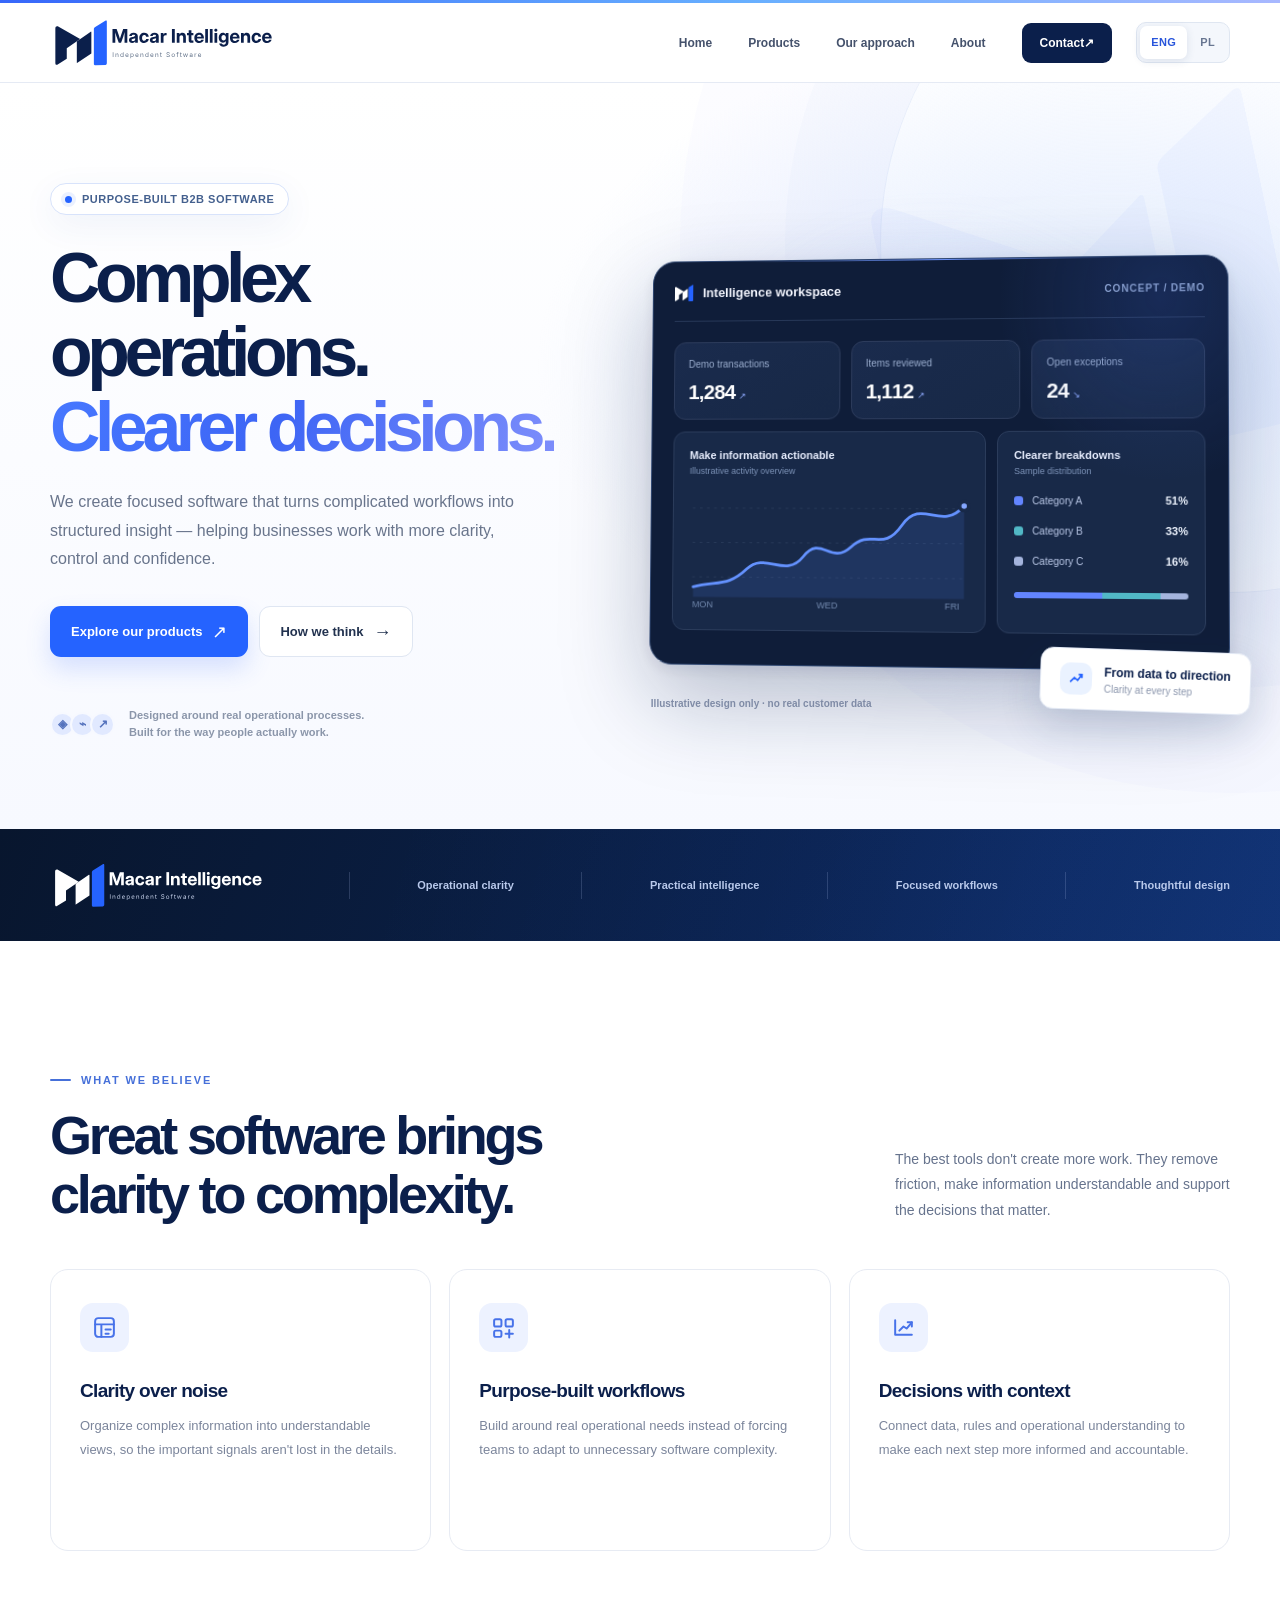
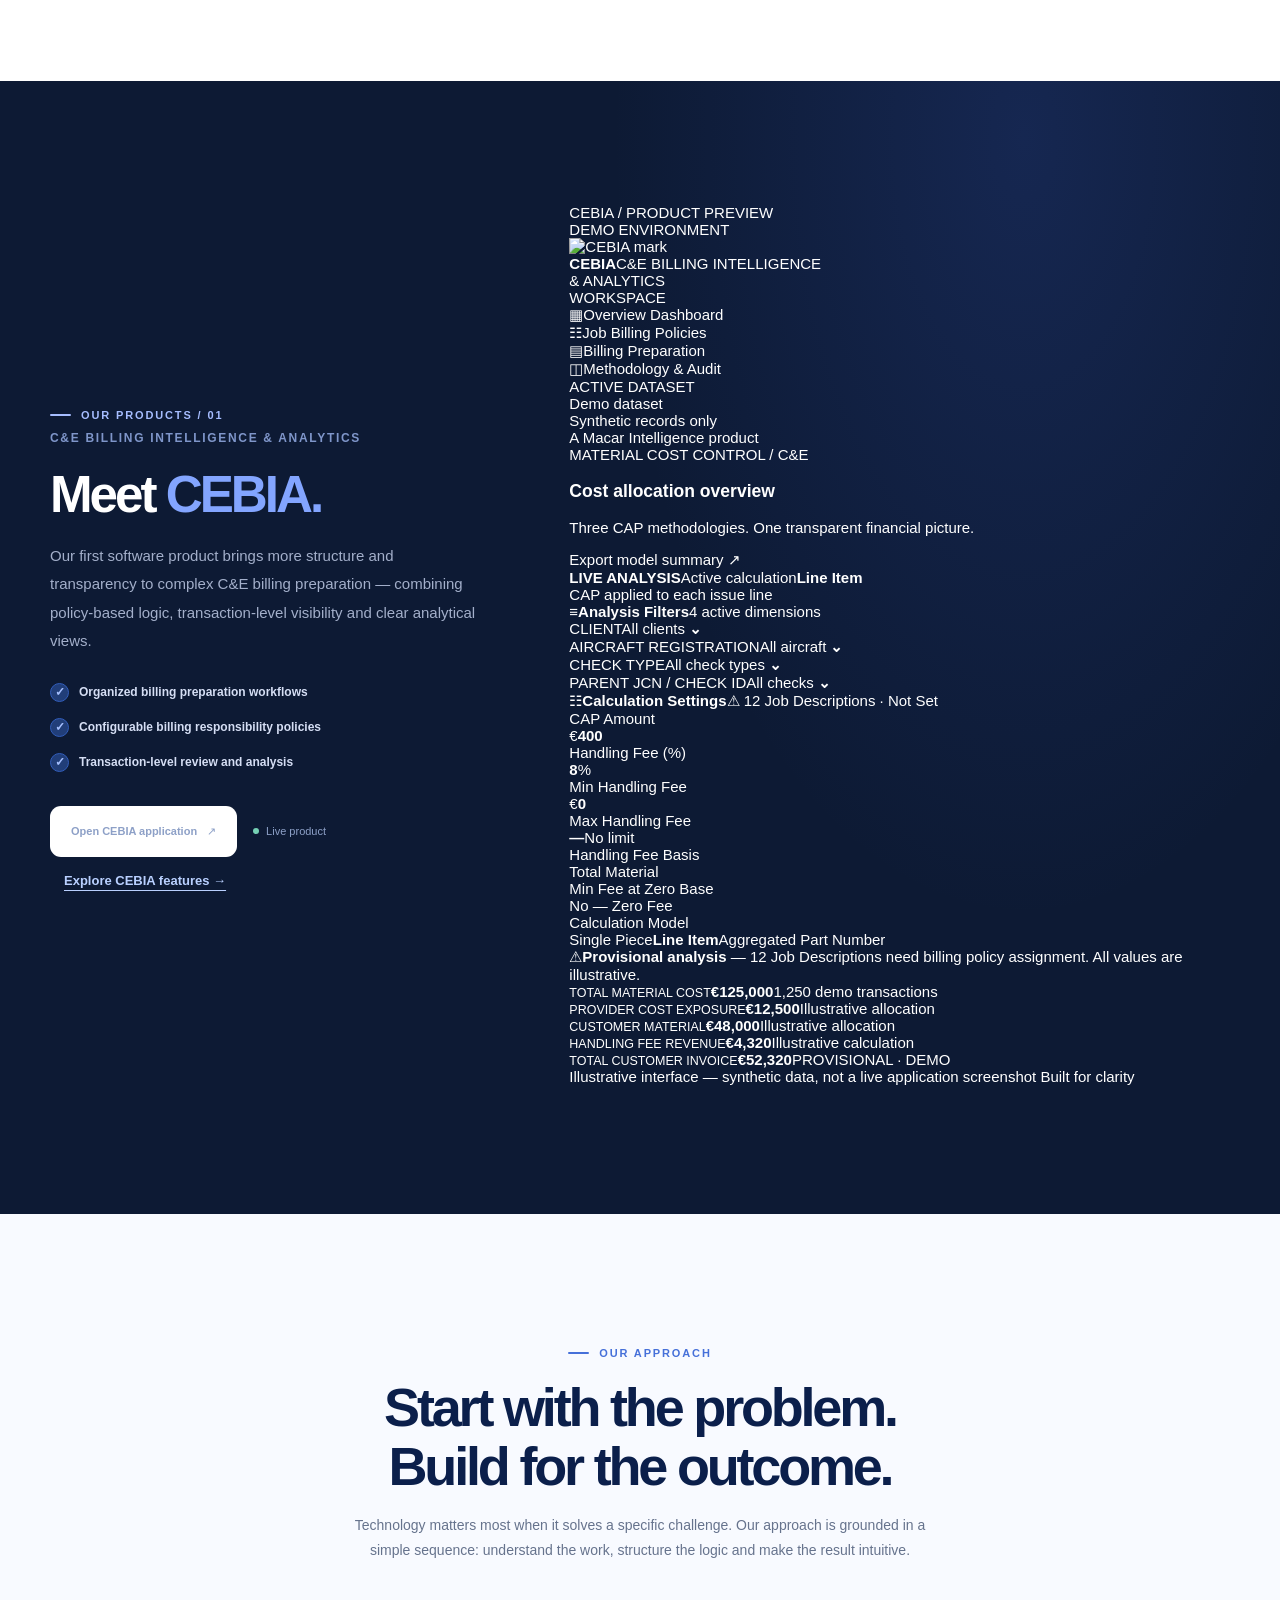
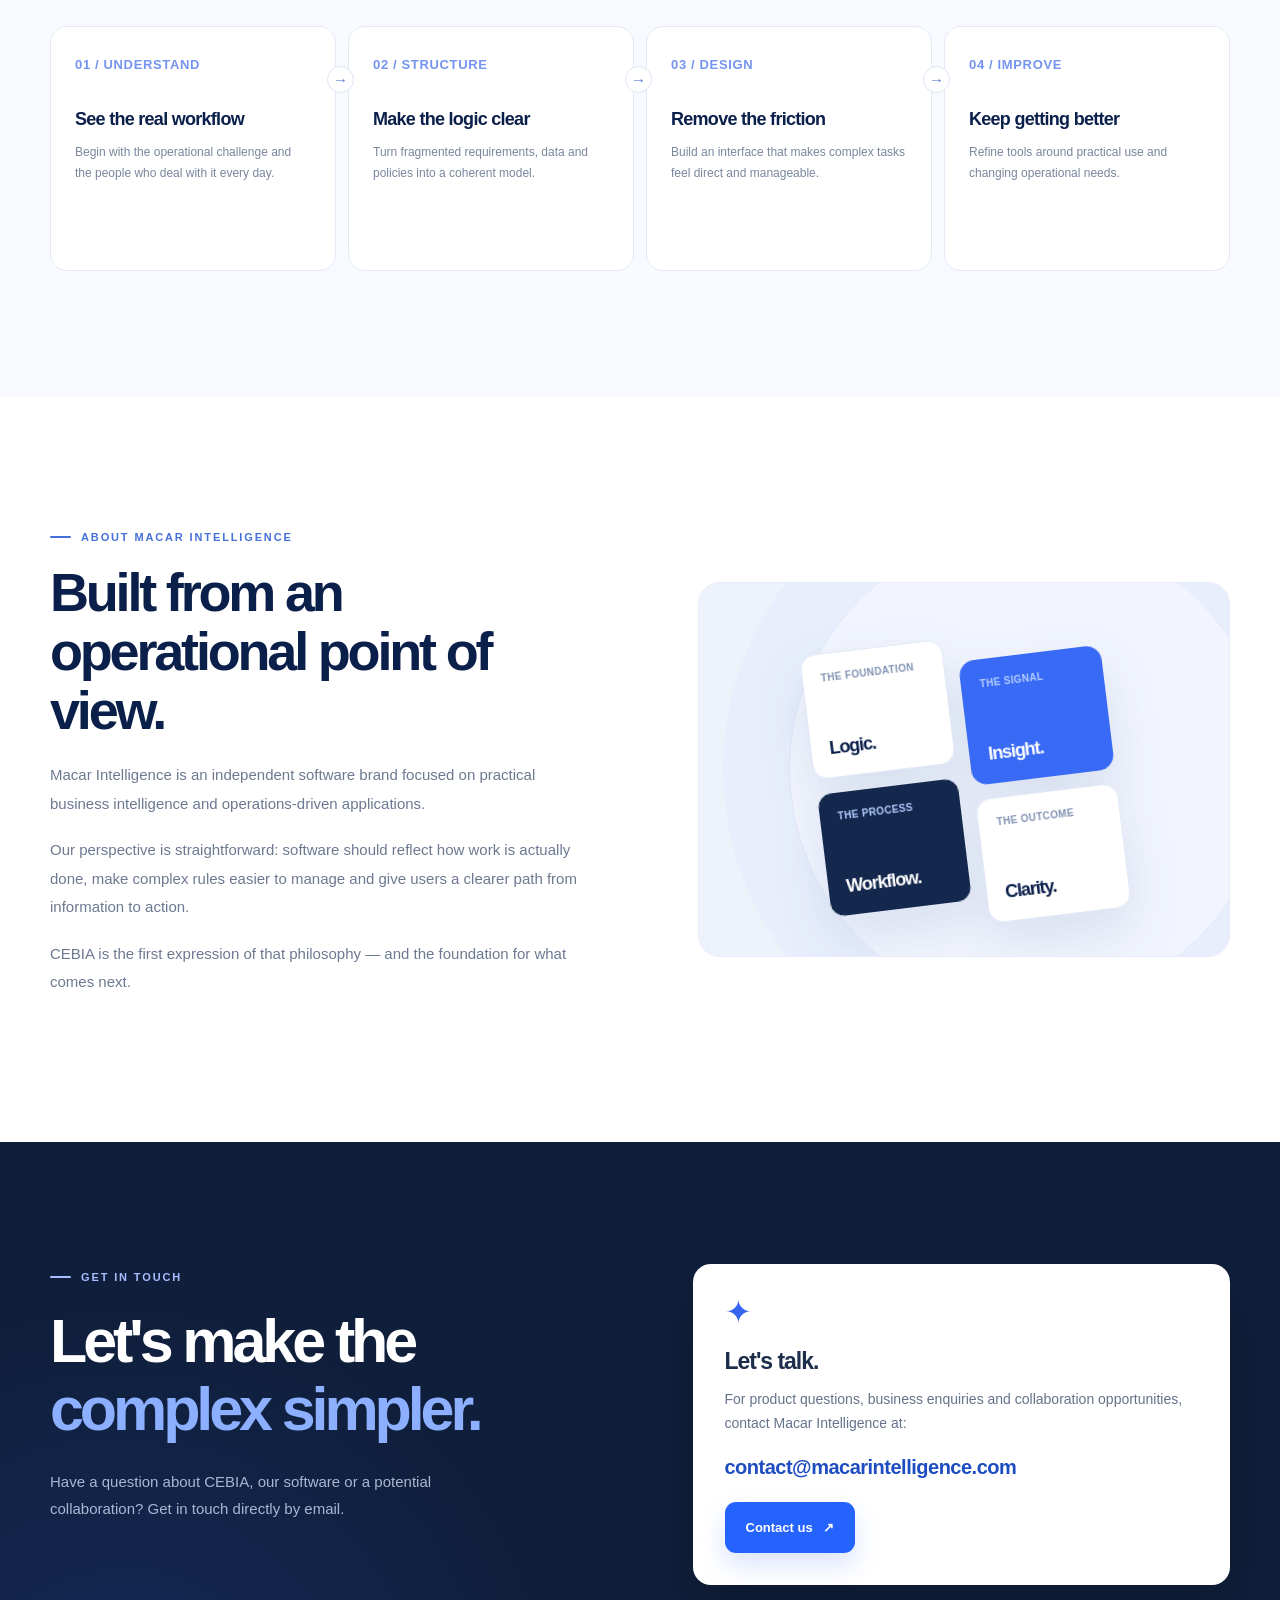
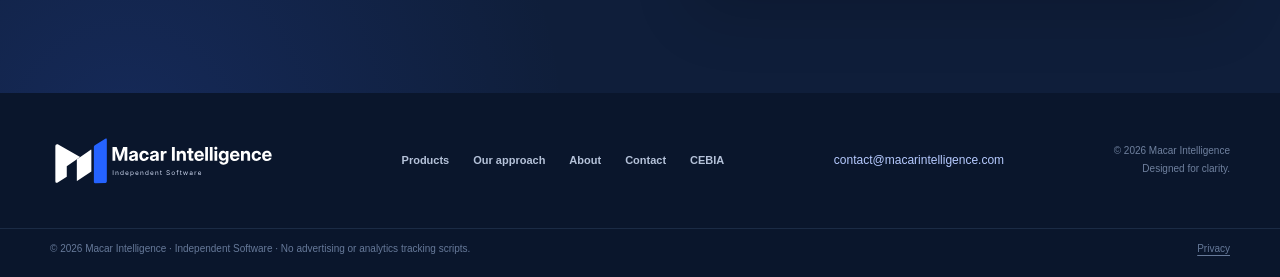
==== commit 5697231c: "v1.2.6" ====
--- a/public/index.html
+++ b/public/index.html
@@ -25,7 +25,7 @@
 @media(max-width:700px){.cda-shell{grid-template-columns:48px minmax(0,1fr)}.cda-brand{justify-content:center;padding:4px 0 15px}.cda-brand>div,.cda-sidebar-label,.cda-sidelink,.cda-sample,.cda-sidebar-foot{display:none}.cda-content{padding:9px}.cda-head h3{font-size:15px}.cda-export,.cda-state small{display:none}.cda-state{flex-wrap:wrap}.cda-filters{grid-template-columns:repeat(2,minmax(0,1fr))}.cda-settings-grid{grid-template-columns:repeat(3,minmax(0,1fr))}.cda-kpis{grid-template-columns:repeat(3,minmax(0,1fr))}.cda-kpis strong{font-size:14px}.cda-kpis small{font-size:7px}.cda-unset{font-size:7px;padding:5px}.cda-panel{padding:10px 8px}.cda-kpis .cda-invoice{grid-column:span 2}}
 @media(max-width:390px){.cda-filters>div:nth-child(n+3){display:none}.cda-settings-grid{grid-template-columns:repeat(2,minmax(0,1fr))}.cda-head h3{font-size:13px}.cda-settings-head{display:block}.cda-unset{display:inline-block;margin:8px 0}}
 
-</style></head>
+</style><link rel="stylesheet" href="/assets/css/cebia-showcase-v1.2.6.css"></head>
 <body>
 <div aria-hidden="true" class="topline"></div>
 <header class="header">
@@ -70,20 +70,48 @@
 </div>
 </section>
 <section class="products" id="products">
-<div class="container product-grid">
+<div class="container product-grid cp-product-layout">
 <div class="product-copy reveal"><div class="eyebrow light">Our products / 01</div><div class="product-name">C&amp;E BILLING INTELLIGENCE &amp; ANALYTICS</div><h2 class="section-title"><span>Meet </span><span style="color:#83a5ff">CEBIA.</span></h2><p>Our first software product brings more structure and transparency to complex C&amp;E billing preparation — combining policy-based logic, transaction-level visibility and clear analytical views.</p>
 <ul class="product-features"><li><span class="tick">✓</span><span>Organized billing preparation workflows</span></li><li><span class="tick">✓</span><span>Configurable billing responsibility policies</span></li><li><span class="tick">✓</span><span>Transaction-level review and analysis</span></li></ul>
 <div class="product-actions"><a class="button button-inverse" href="https://cebia.macarintelligence.com" rel="noopener noreferrer" target="_blank"><span>Open CEBIA application </span><span aria-hidden="true" class="arrow">↗</span></a><span><i></i><span>Live product</span></span><a class="product-details-link" href="/products/cebia/">Explore CEBIA features →</a></div>
 </div>
-<div class="cebia-live-mock cebia-actual-demo" role="img" aria-label="CEBIA product interface illustrative demo">
-<div class="cda-shell"><aside class="cda-sidebar"><div class="cda-brand"><img src="/assets/brand/cebia-logo-screenshot.png" alt="CEBIA logo"/><div><strong>CEBIA</strong><small>C&amp;E BILLING INTELLIGENCE &amp; ANALYTICS</small></div></div><div class="cda-sidebar-label">WORKSPACE</div><div class="cda-sidelink selected">▦ &nbsp; Overview Dashboard</div><div class="cda-sidelink">☷ &nbsp; Job Billing Policies</div><div class="cda-sidelink">▤ &nbsp; Billing Preparation</div><div class="cda-sidelink">▤ &nbsp; Methodology &amp; Audit</div><div class="cda-sample"><small>ACTIVE DATASET</small><div>● &nbsp; Demo dataset</div><span>Synthetic sample data only</span></div><div class="cda-sidebar-foot">A Macar Intelligence product</div></aside>
-<div class="cda-content"><div class="cda-head"><div><span>MATERIAL COST CONTROL / C&amp;E</span><h3>Cost allocation overview</h3><p>Three CAP methodologies. One transparent financial picture.</p></div><span class="cda-export">Export model summary</span></div>
-<div class="cda-state"><b>● &nbsp; LIVE ANALYSIS</b><span>Active calculation</span><strong>Line Item</strong><small>CAP applied to each issue line</small></div>
-<div class="cda-panel"><div class="cda-panel-title">☰ &nbsp; Analysis Filters</div><div class="cda-filters"><div><small>CLIENT</small><span>All clients <i>⌄</i></span></div><div><small>AIRCRAFT REGISTRATION</small><span>All aircraft <i>⌄</i></span></div><div><small>CHECK TYPE</small><span>All check types <i>⌄</i></span></div><div><small>PARENT JCN / CHECK ID</small><span>All maintenance checks <i>⌄</i></span></div></div></div>
-<div class="cda-panel cda-settings"><div class="cda-panel-title cda-settings-head">☷ &nbsp; Calculation Settings <span class="cda-unset">⚠ &nbsp; 12 Job Descriptions · Not Set</span></div><div class="cda-settings-grid"><div><small>CAP Amount</small><span>€ &nbsp; 400</span></div><div><small>Handling Fee (%)</small><span>8 &nbsp; %</span></div><div><small>Min Handling Fee</small><span>€ &nbsp; 0</span></div><div><small>Max Handling Fee</small><span>—</span></div><div><small>Handling Fee Basis</small><span class="cda-blue">Total Material</span></div><div><small>Min Fee at Zero Base</small><span class="cda-blue">No — Zero Fee</span></div></div><div class="cda-model-label">Calculation Model</div><div class="cda-model"><span>Single Piece</span><strong>Line Item</strong><span>Aggregated Part Number</span></div></div>
-<div class="cda-banner">⚠ &nbsp; Provisional analysis — 12 Job Descriptions need billing policy assignment. All amounts below are illustrative.</div>
-<div class="cda-kpis"><div><small>TOTAL MATERIAL COST</small><strong>€125,000</strong><span>1,250 sample transactions</span></div><div><small>PROVIDER COST EXPOSURE</small><strong>€12,500</strong><span>Illustrative only</span></div><div><small>CUSTOMER MATERIAL</small><strong>€48,000</strong><span>Illustrative only</span></div><div><small>HANDLING FEE REVENUE</small><strong>€4,320</strong><span>Illustrative only</span></div><div class="cda-invoice"><small>TOTAL CUSTOMER INVOICE</small><strong>€52,320</strong><span>PROVISIONAL · DEMO DATA</span></div></div>
-</div></div><div class="cda-caption">Illustrative interface · All figures and records are synthetic · Not a screenshot of real customer data</div></div>
+<div class="cp-preview" role="group" aria-label="CEBIA interface preview with fully synthetic example data">
+  <div class="cp-windowbar"><span class="cp-windowdots" aria-hidden="true"><i></i><i></i><i></i></span><div class="cp-window-label"><span class="cp-window-square"></span> CEBIA <span class="cp-window-sep">/</span> PRODUCT PREVIEW</div><div class="cp-window-demo"><span class="cp-demo-dot"></span> DEMO ENVIRONMENT</div></div>
+  <div class="cp-app">
+    <aside class="cp-side" aria-label="Example application navigation">
+      <div class="cp-identity"><img src="/assets/brand/cebia-logo-screenshot.png" width="40" height="40" alt="CEBIA mark"><div class="cp-identity-text"><strong>CEBIA</strong><span>C&amp;E BILLING INTELLIGENCE<br>&amp; ANALYTICS</span></div></div>
+      <div class="cp-nav-title">WORKSPACE</div>
+      <div class="cp-nav-item cp-selected"><span class="cp-nav-icon" aria-hidden="true">▦</span><span class="cp-nav-text">Overview Dashboard</span></div>
+      <div class="cp-nav-item"><span class="cp-nav-icon" aria-hidden="true">☷</span><span class="cp-nav-text">Job Billing Policies</span></div>
+      <div class="cp-nav-item"><span class="cp-nav-icon" aria-hidden="true">▤</span><span class="cp-nav-text">Billing Preparation</span></div>
+      <div class="cp-nav-item"><span class="cp-nav-icon" aria-hidden="true">◫</span><span class="cp-nav-text">Methodology &amp; Audit</span></div>
+      <div class="cp-side-bottom"><span class="cp-side-label">ACTIVE DATASET</span><div class="cp-dataset"><span class="cp-live-dot"></span><span class="cp-dataset-text">Demo dataset</span></div><span class="cp-synth">Synthetic records only</span><div class="cp-side-divider"></div><span class="cp-powered">A Macar Intelligence product</span></div>
+    </aside>
+    <div class="cp-main">
+      <div class="cp-titlebar"><div class="cp-titles"><span class="cp-kicker">MATERIAL COST CONTROL / C&amp;E</span><h3>Cost allocation overview</h3><p>Three CAP methodologies. One transparent financial picture.</p></div><span class="cp-export">Export model summary <span aria-hidden="true">↗</span></span></div>
+      <div class="cp-running"><div><span class="cp-live-dot"></span><b>LIVE ANALYSIS</b><span class="cp-running-divider"></span><span>Active calculation</span><strong>Line Item</strong></div><span class="cp-running-hint">CAP applied to each issue line</span></div>
+      <div class="cp-card cp-filters"><div class="cp-card-heading"><span class="cp-heading-icon">≡</span><strong>Analysis Filters</strong><span class="cp-card-tag">4 active dimensions</span></div><div class="cp-filter-grid">
+        <div class="cp-input"><label>CLIENT</label><span>All clients <b>⌄</b></span></div>
+        <div class="cp-input"><label>AIRCRAFT REGISTRATION</label><span>All aircraft <b>⌄</b></span></div>
+        <div class="cp-input"><label>CHECK TYPE</label><span>All check types <b>⌄</b></span></div>
+        <div class="cp-input"><label>PARENT JCN / CHECK ID</label><span>All checks <b>⌄</b></span></div>
+      </div></div>
+      <div class="cp-card cp-calculation"><div class="cp-card-heading"><span class="cp-heading-icon">☷</span><strong>Calculation Settings</strong><span class="cp-alert-count"><span aria-hidden="true">⚠</span> 12 Job Descriptions · Not Set</span></div>
+        <div class="cp-settings-grid"><div class="cp-setting"><label>CAP Amount</label><div class="cp-value"><span class="cp-val-unit">€</span><strong>400</strong></div></div><div class="cp-setting"><label>Handling Fee (%)</label><div class="cp-value"><strong>8</strong><span class="cp-val-trail">%</span></div></div><div class="cp-setting"><label>Min Handling Fee</label><div class="cp-value"><span class="cp-val-unit">€</span><strong>0</strong></div></div><div class="cp-setting"><label>Max Handling Fee</label><div class="cp-value"><strong>—</strong><span class="cp-val-trail">No limit</span></div></div><div class="cp-setting"><label>Handling Fee Basis</label><div class="cp-value cp-picked">Total Material</div></div><div class="cp-setting"><label>Min Fee at Zero Base</label><div class="cp-value cp-picked">No — Zero Fee</div></div></div>
+        <div class="cp-model-heading">Calculation Model</div><div class="cp-model"><span>Single Piece</span><strong>Line Item</strong><span>Aggregated Part Number</span></div>
+      </div>
+      <div class="cp-notice"><span aria-hidden="true">⚠</span><span><strong>Provisional analysis</strong> — 12 Job Descriptions need billing policy assignment. All values are illustrative.</span></div>
+      <div class="cp-kpi-grid">
+        <div class="cp-kpi"><small>TOTAL MATERIAL COST</small><strong>€125,000</strong><span>1,250 demo transactions</span></div>
+        <div class="cp-kpi"><small>PROVIDER COST EXPOSURE</small><strong>€12,500</strong><span>Illustrative allocation</span></div>
+        <div class="cp-kpi"><small>CUSTOMER MATERIAL</small><strong>€48,000</strong><span>Illustrative allocation</span></div>
+        <div class="cp-kpi"><small>HANDLING FEE REVENUE</small><strong>€4,320</strong><span>Illustrative calculation</span></div>
+        <div class="cp-kpi cp-invoice"><small>TOTAL CUSTOMER INVOICE</small><strong>€52,320</strong><span>PROVISIONAL · DEMO</span></div>
+      </div>
+    </div>
+  </div>
+  <div class="cp-preview-foot"><span>Illustrative interface — synthetic data, not a live application screenshot</span><span class="cp-foot-badge"><span></span> Built for clarity</span></div>
+</div>
 </div>
 </section>
 <section class="approach" id="approach">
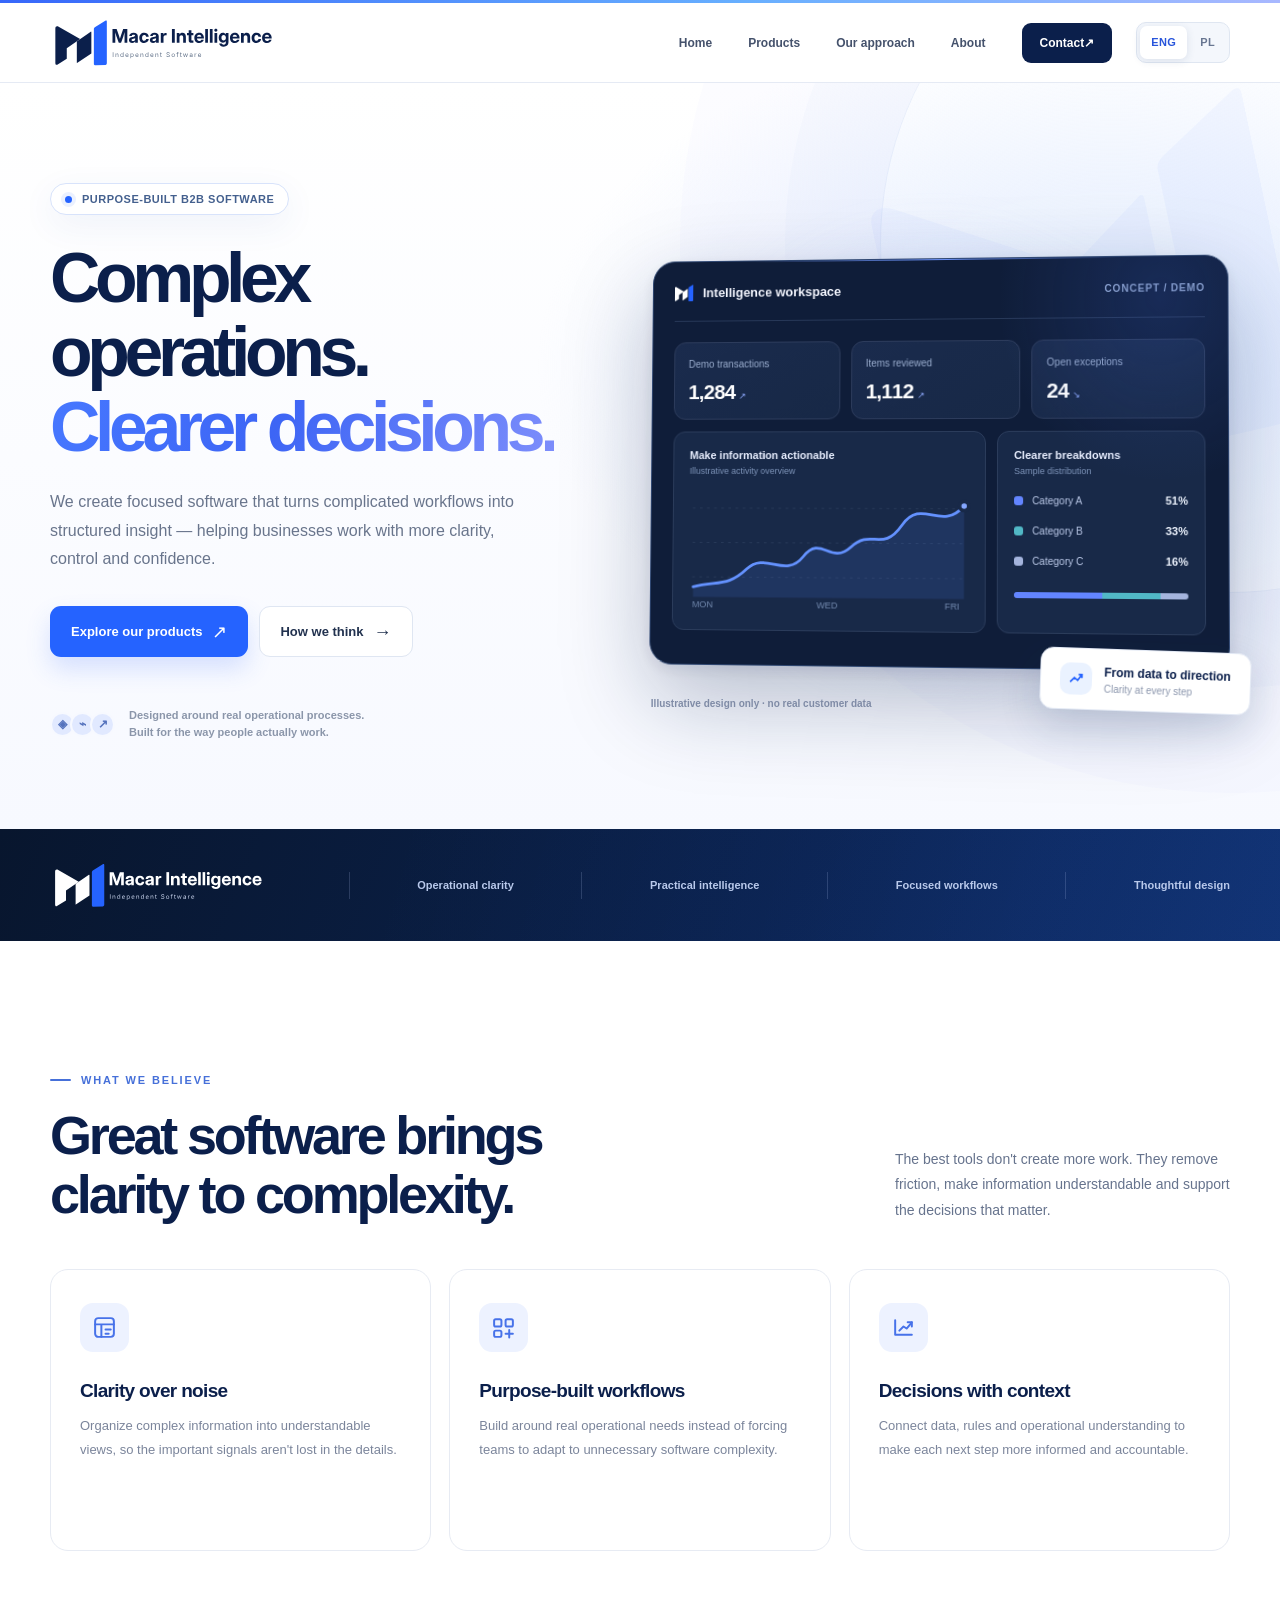
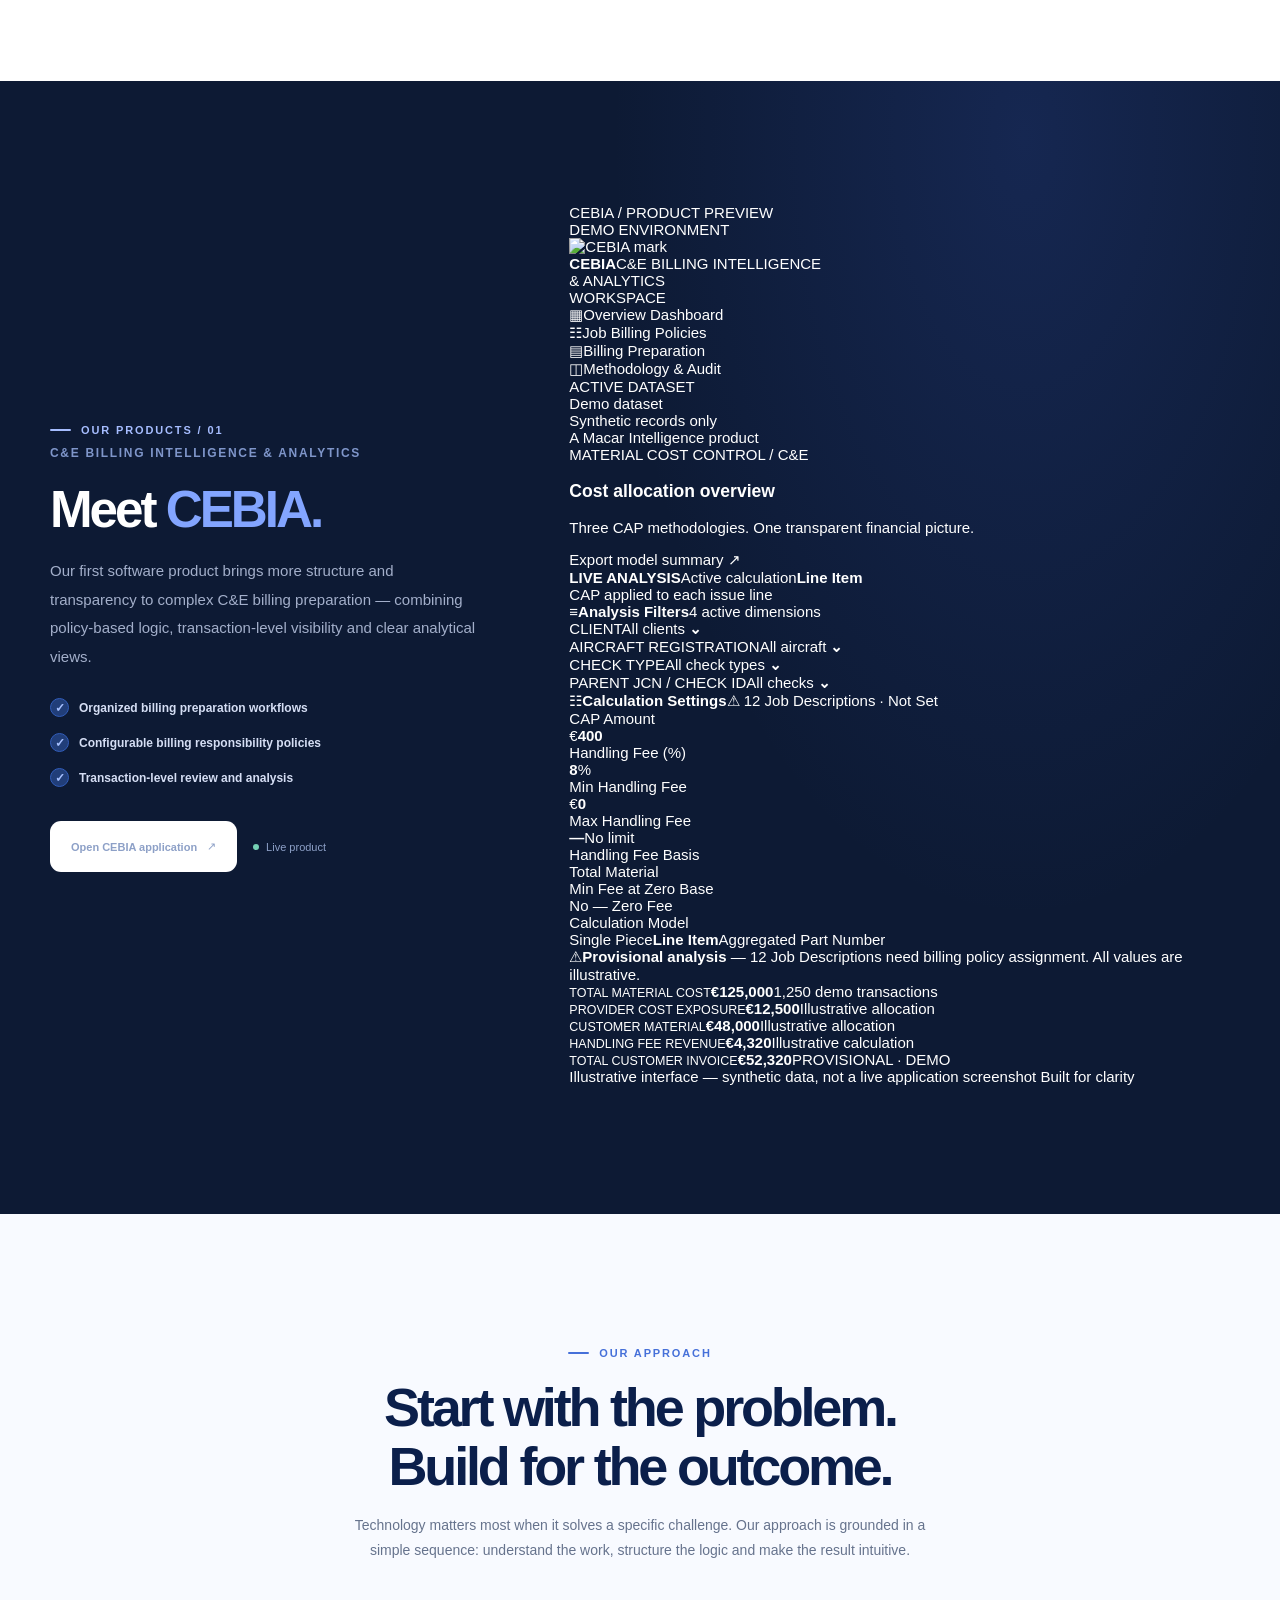
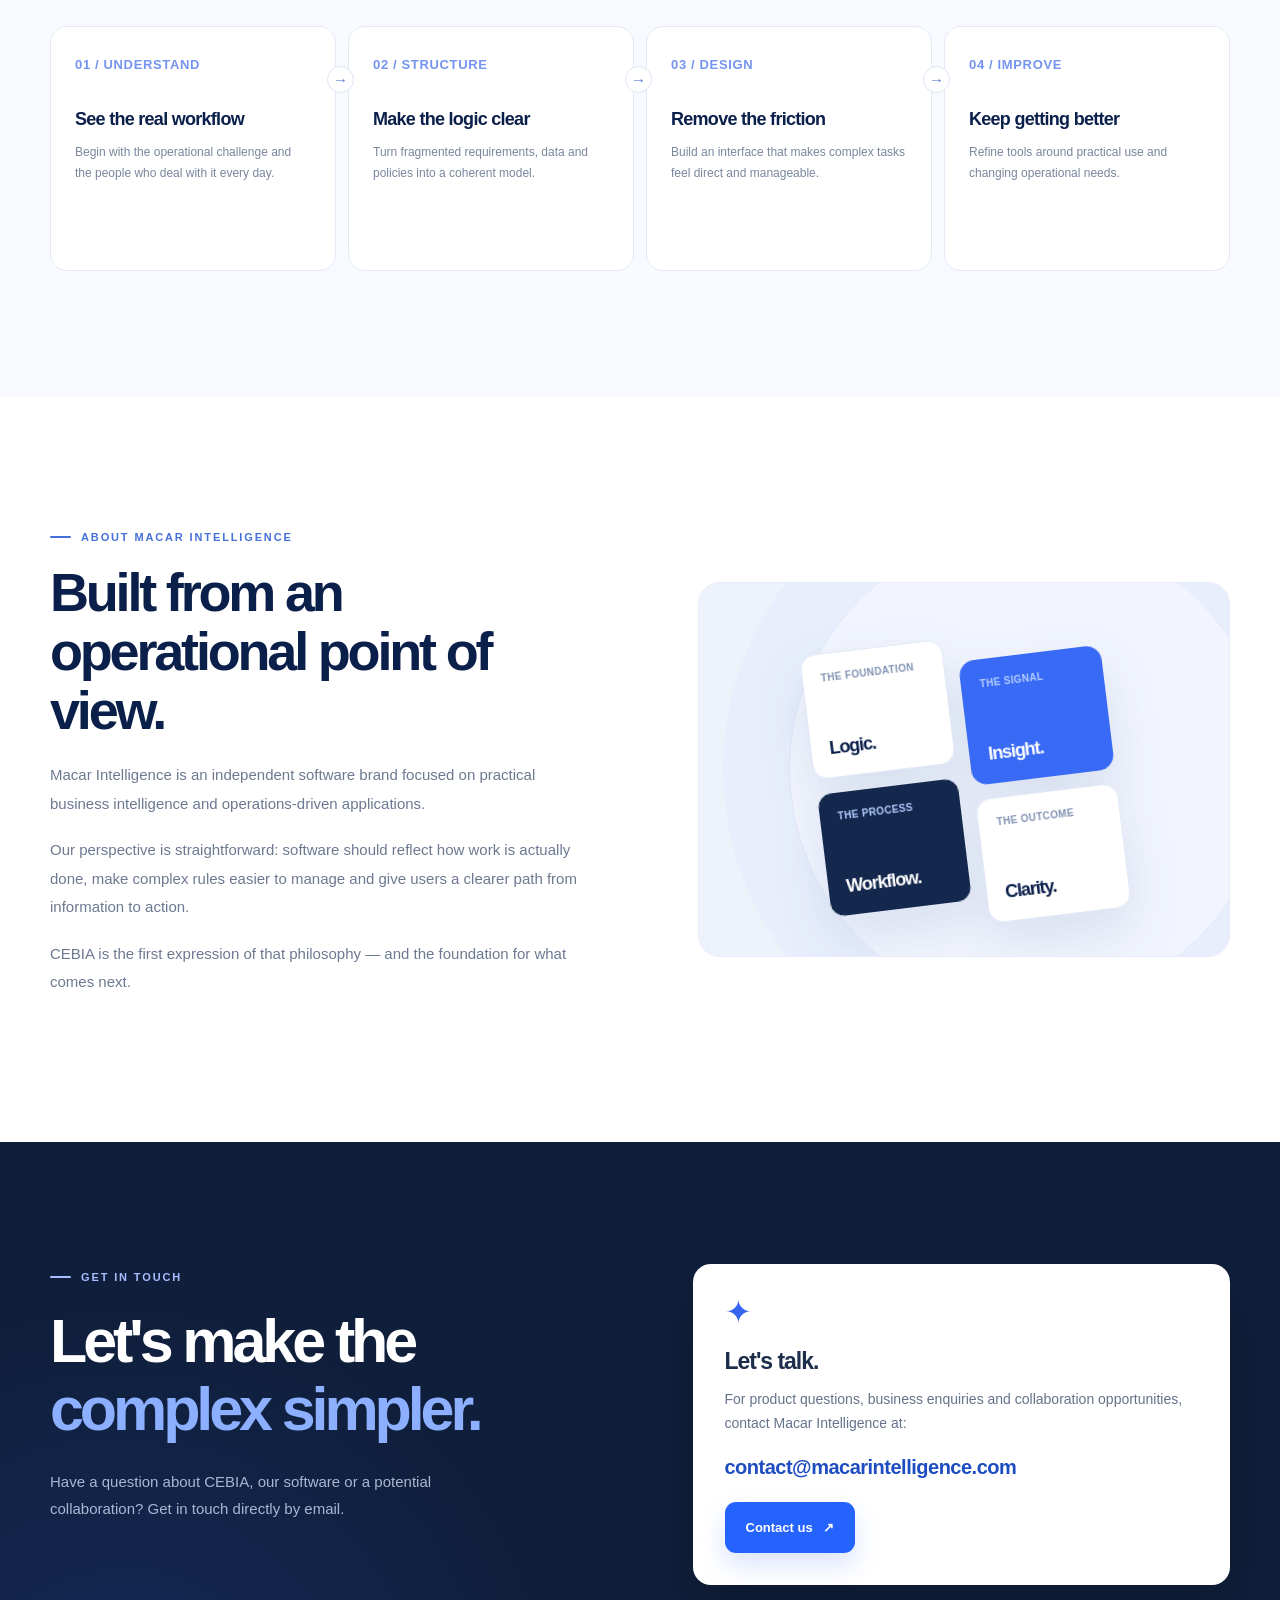
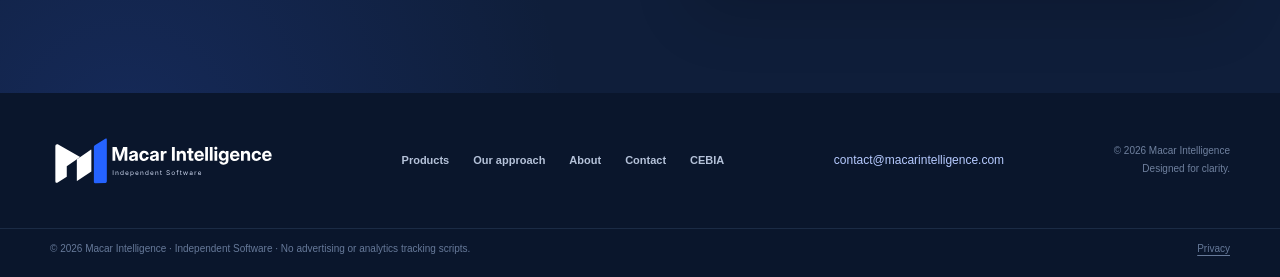
==== commit d1899a0c: "v1.2.9" ====
--- a/public/index.html
+++ b/public/index.html
@@ -25,7 +25,7 @@
 @media(max-width:700px){.cda-shell{grid-template-columns:48px minmax(0,1fr)}.cda-brand{justify-content:center;padding:4px 0 15px}.cda-brand>div,.cda-sidebar-label,.cda-sidelink,.cda-sample,.cda-sidebar-foot{display:none}.cda-content{padding:9px}.cda-head h3{font-size:15px}.cda-export,.cda-state small{display:none}.cda-state{flex-wrap:wrap}.cda-filters{grid-template-columns:repeat(2,minmax(0,1fr))}.cda-settings-grid{grid-template-columns:repeat(3,minmax(0,1fr))}.cda-kpis{grid-template-columns:repeat(3,minmax(0,1fr))}.cda-kpis strong{font-size:14px}.cda-kpis small{font-size:7px}.cda-unset{font-size:7px;padding:5px}.cda-panel{padding:10px 8px}.cda-kpis .cda-invoice{grid-column:span 2}}
 @media(max-width:390px){.cda-filters>div:nth-child(n+3){display:none}.cda-settings-grid{grid-template-columns:repeat(2,minmax(0,1fr))}.cda-head h3{font-size:13px}.cda-settings-head{display:block}.cda-unset{display:inline-block;margin:8px 0}}
 
-</style><link rel="stylesheet" href="/assets/css/cebia-showcase-v1.2.6.css"></head>
+</style><link rel="stylesheet" href="/assets/css/cebia-showcase-v1.2.9.css"></head>
 <body>
 <div aria-hidden="true" class="topline"></div>
 <header class="header">
@@ -73,7 +73,7 @@
 <div class="container product-grid cp-product-layout">
 <div class="product-copy reveal"><div class="eyebrow light">Our products / 01</div><div class="product-name">C&amp;E BILLING INTELLIGENCE &amp; ANALYTICS</div><h2 class="section-title"><span>Meet </span><span style="color:#83a5ff">CEBIA.</span></h2><p>Our first software product brings more structure and transparency to complex C&amp;E billing preparation — combining policy-based logic, transaction-level visibility and clear analytical views.</p>
 <ul class="product-features"><li><span class="tick">✓</span><span>Organized billing preparation workflows</span></li><li><span class="tick">✓</span><span>Configurable billing responsibility policies</span></li><li><span class="tick">✓</span><span>Transaction-level review and analysis</span></li></ul>
-<div class="product-actions"><a class="button button-inverse" href="https://cebia.macarintelligence.com" rel="noopener noreferrer" target="_blank"><span>Open CEBIA application </span><span aria-hidden="true" class="arrow">↗</span></a><span><i></i><span>Live product</span></span><a class="product-details-link" href="/products/cebia/">Explore CEBIA features →</a></div>
+<div class="product-actions"><a class="button button-inverse" href="https://cebia.macarintelligence.com" rel="noopener noreferrer" target="_blank"><span>Open CEBIA application </span><span aria-hidden="true" class="arrow">↗</span></a><span><i></i><span>Live product</span></span></div>
 </div>
 <div class="cp-preview" role="group" aria-label="CEBIA interface preview with fully synthetic example data">
   <div class="cp-windowbar"><span class="cp-windowdots" aria-hidden="true"><i></i><i></i><i></i></span><div class="cp-window-label"><span class="cp-window-square"></span> CEBIA <span class="cp-window-sep">/</span> PRODUCT PREVIEW</div><div class="cp-window-demo"><span class="cp-demo-dot"></span> DEMO ENVIRONMENT</div></div>
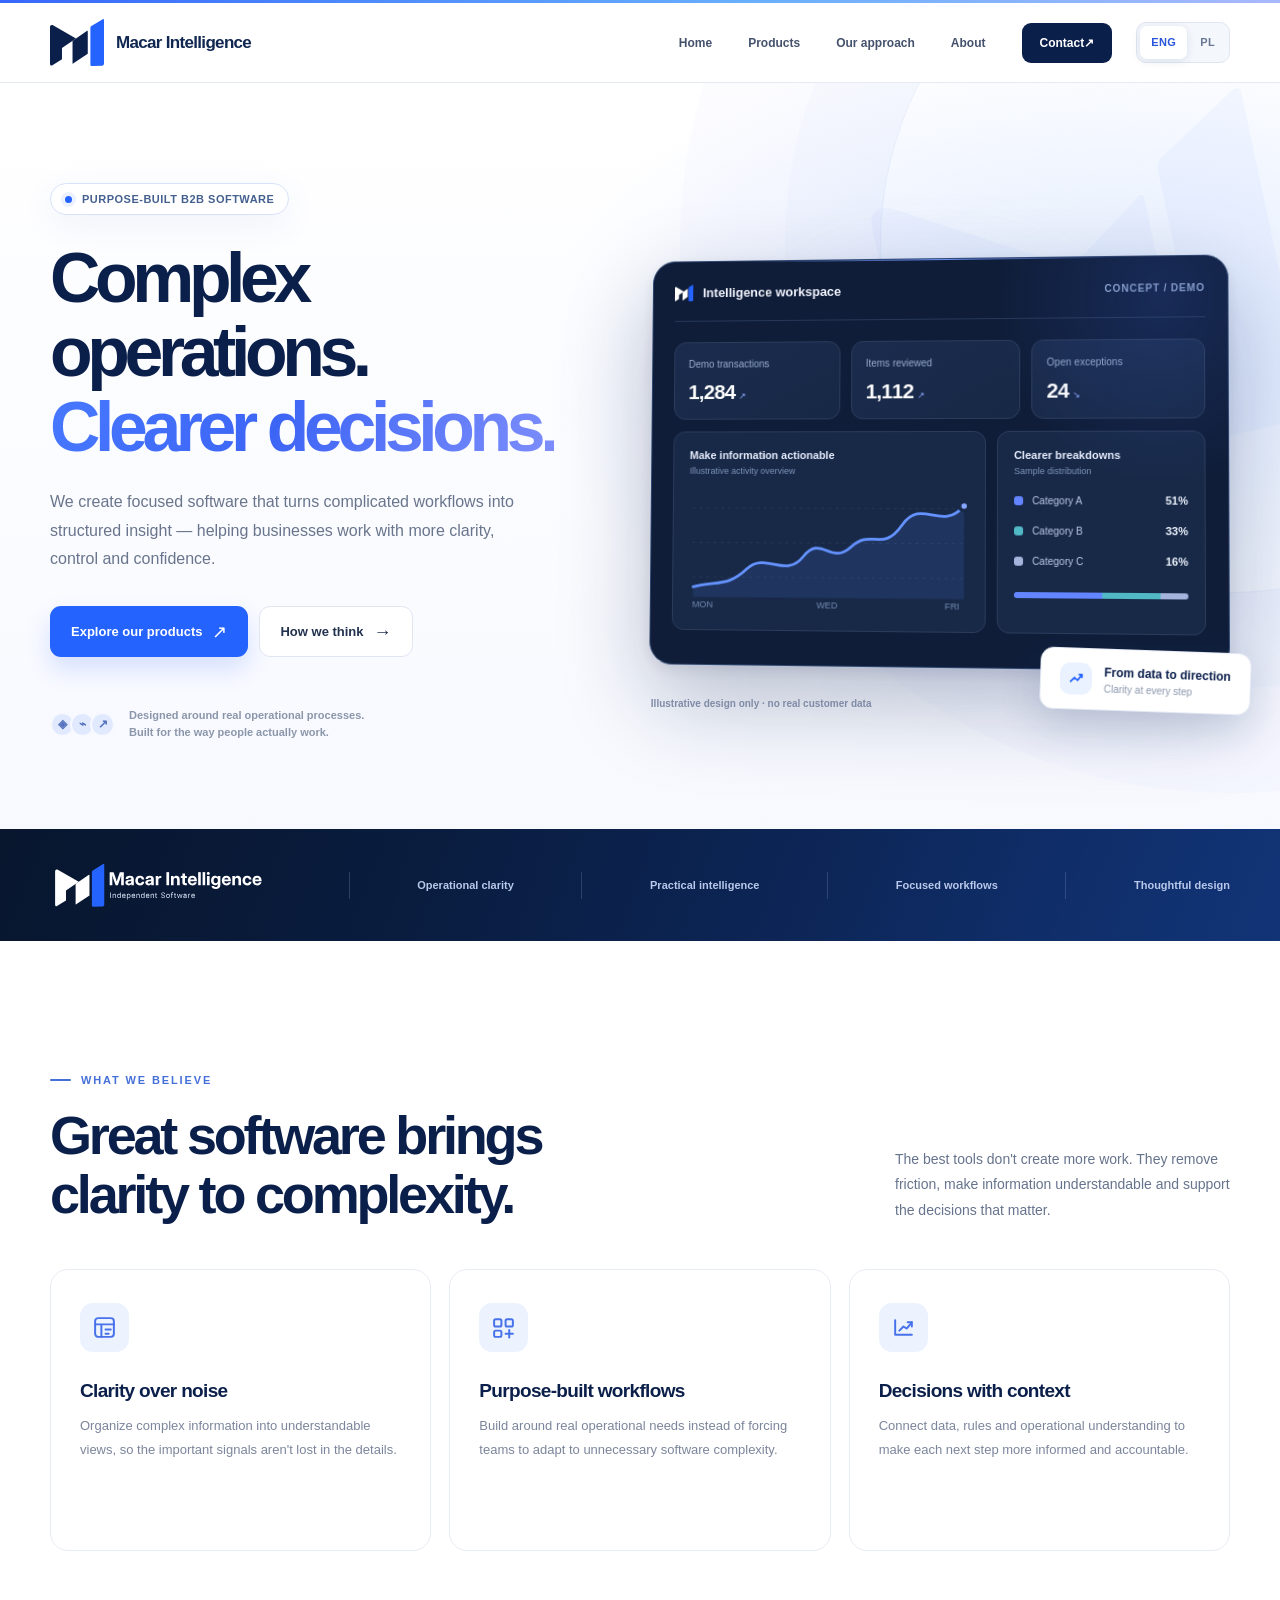
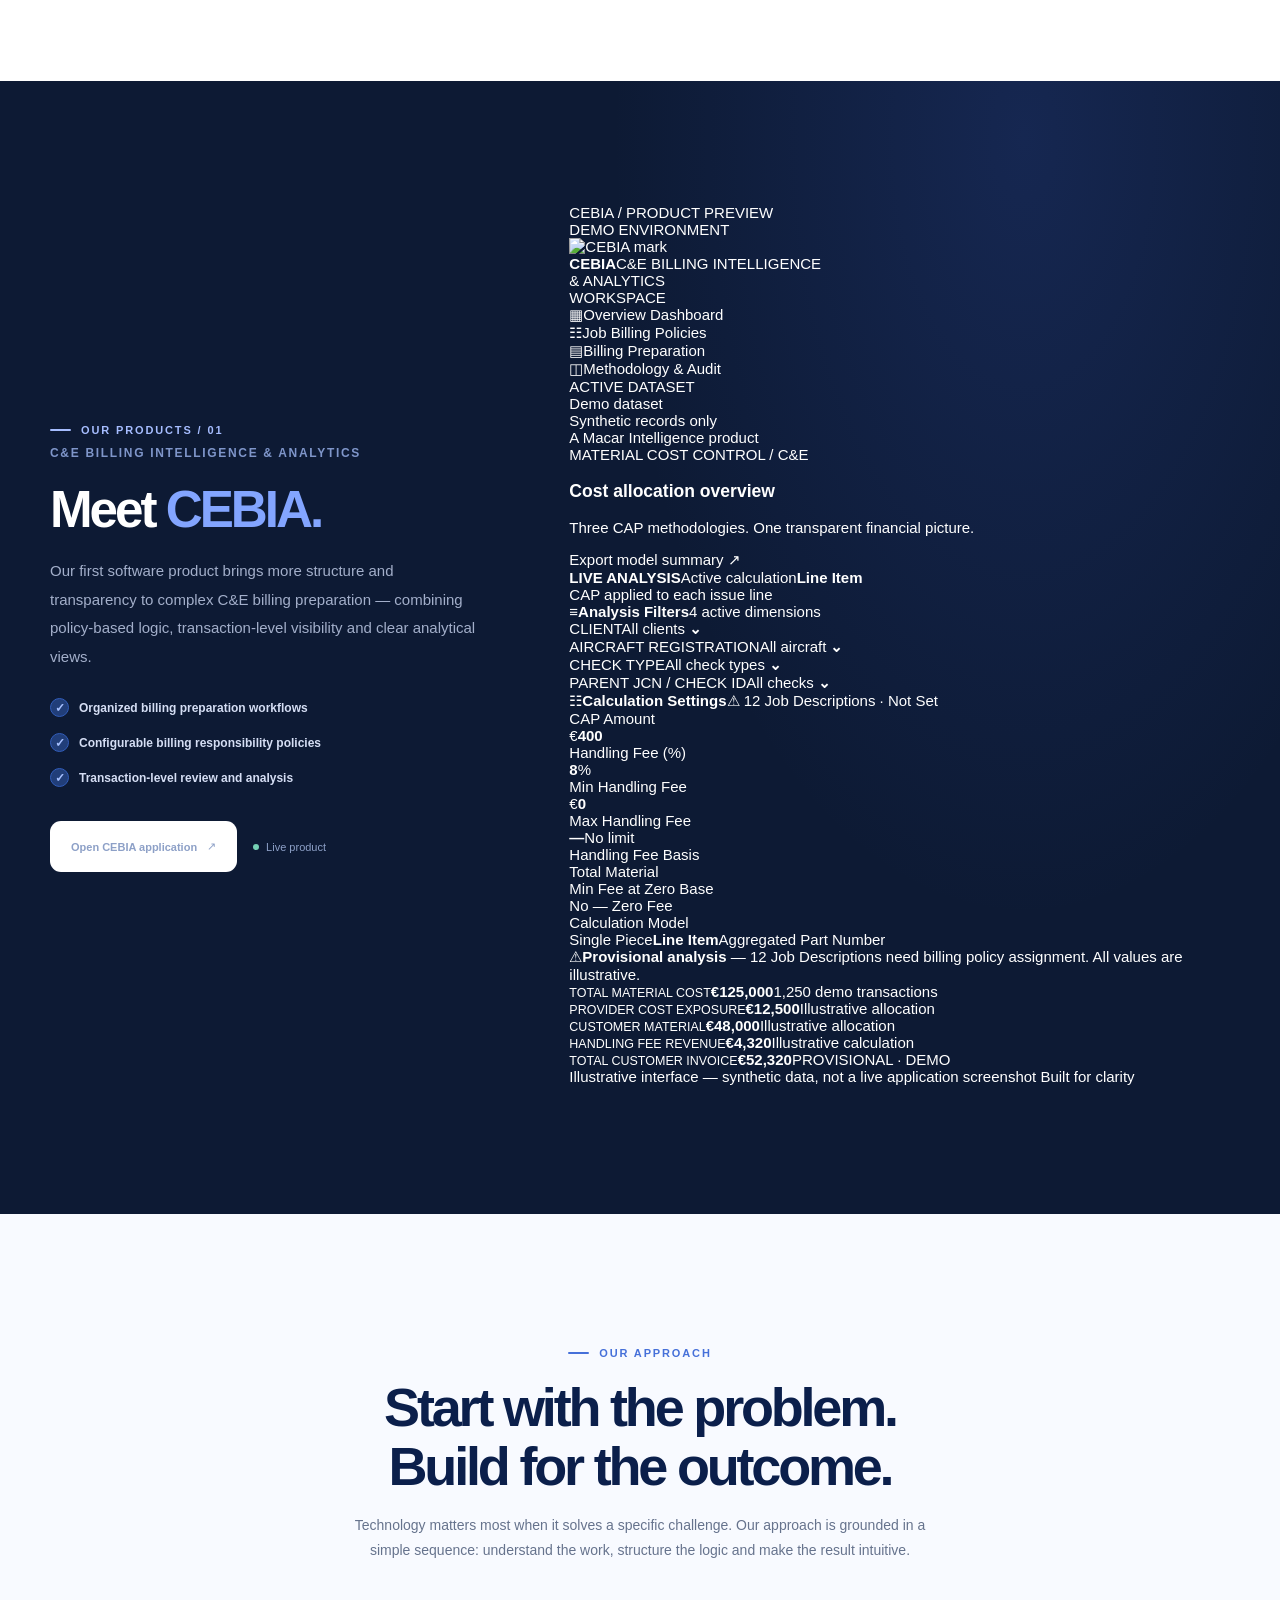
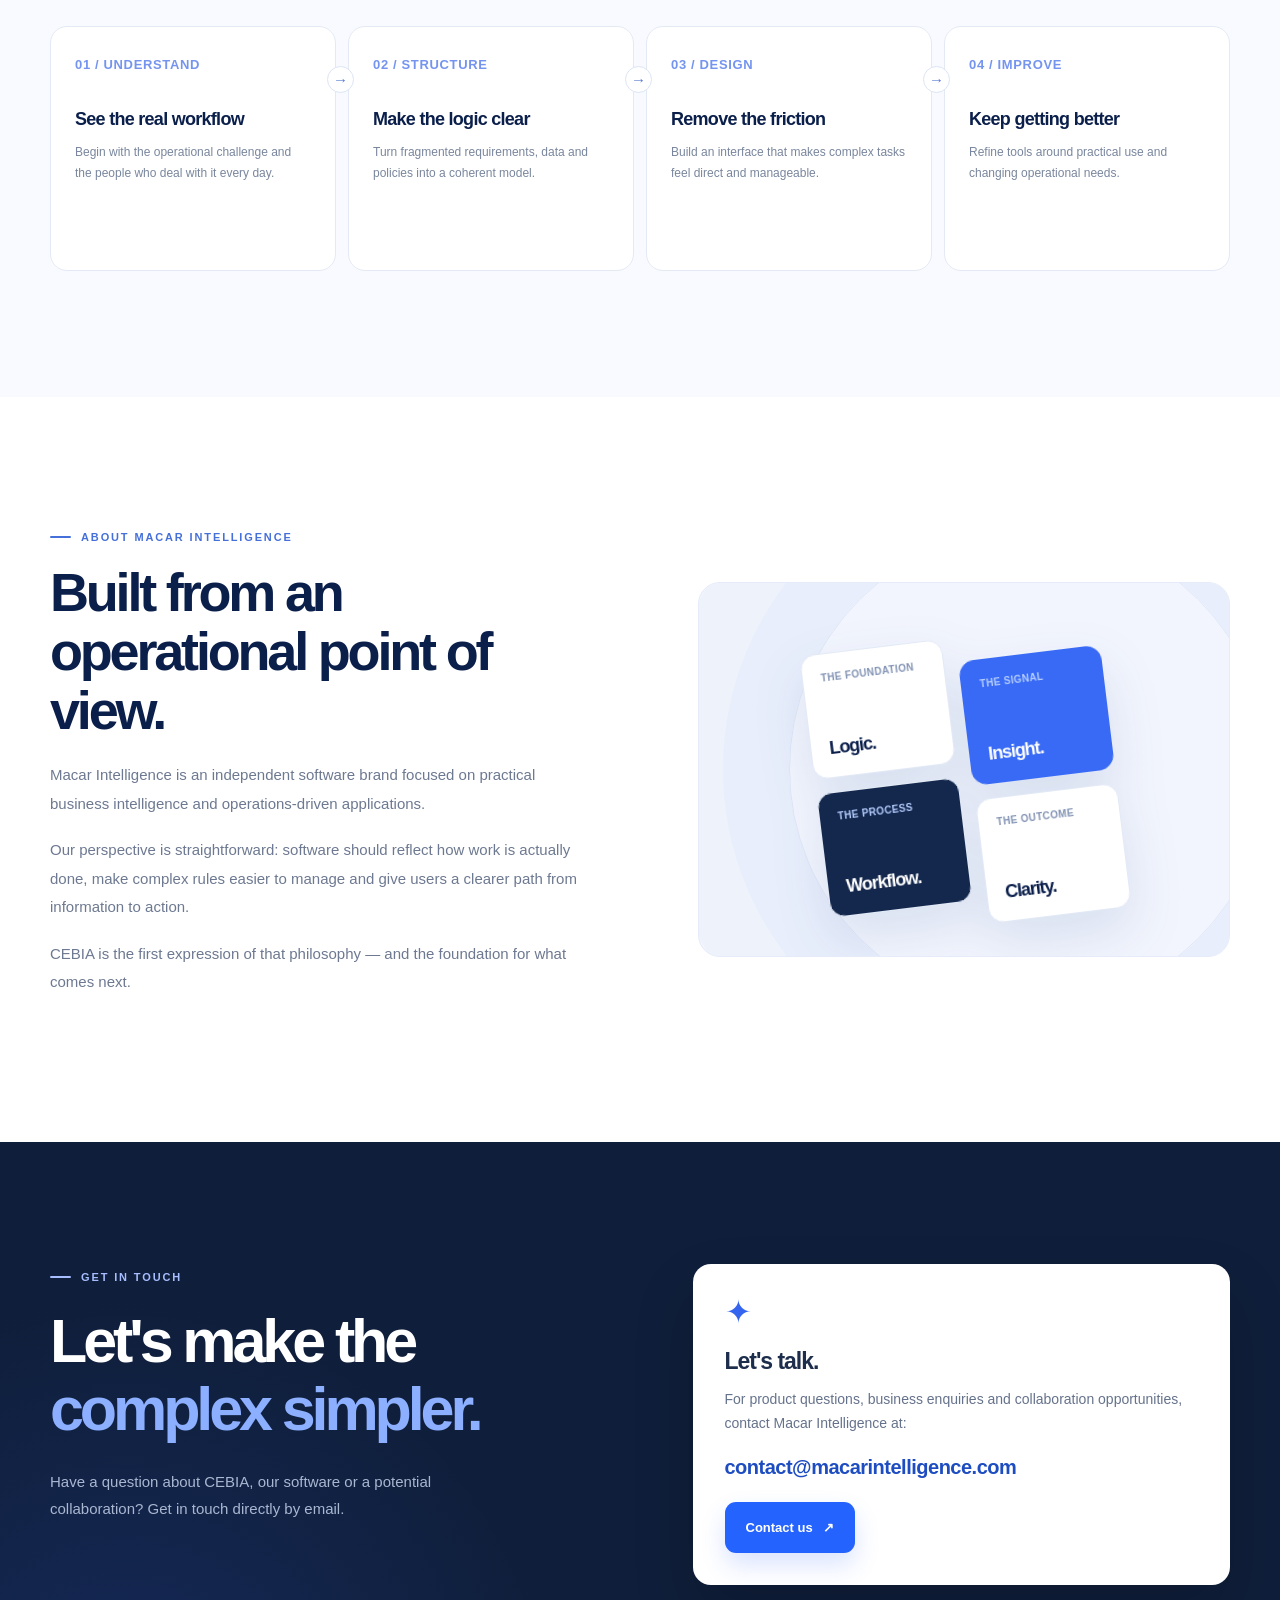
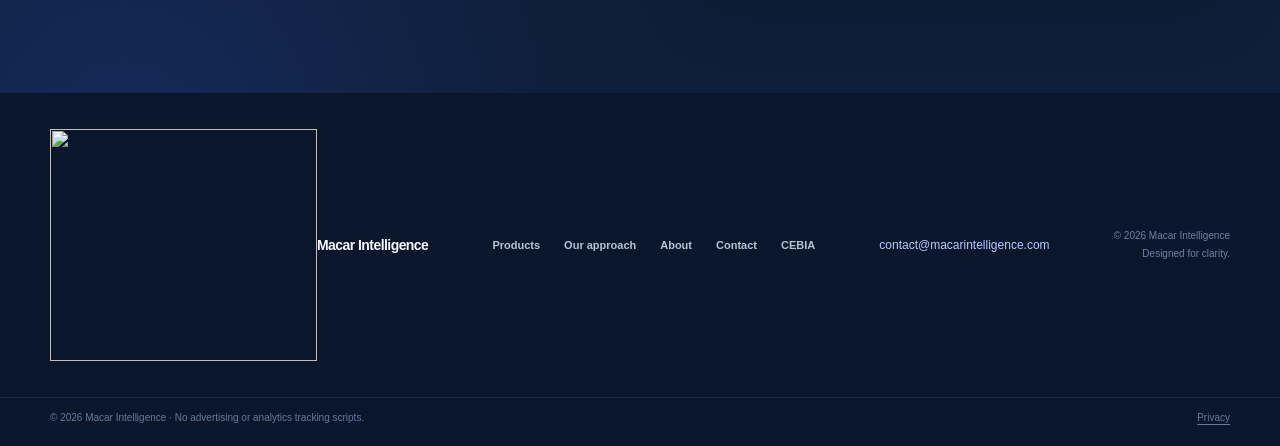
==== commit bf5db47a: "Macar Intelligence v1.2.12 — Simplified Footer." ====
--- a/public/index.html
+++ b/public/index.html
@@ -25,12 +25,12 @@
 @media(max-width:700px){.cda-shell{grid-template-columns:48px minmax(0,1fr)}.cda-brand{justify-content:center;padding:4px 0 15px}.cda-brand>div,.cda-sidebar-label,.cda-sidelink,.cda-sample,.cda-sidebar-foot{display:none}.cda-content{padding:9px}.cda-head h3{font-size:15px}.cda-export,.cda-state small{display:none}.cda-state{flex-wrap:wrap}.cda-filters{grid-template-columns:repeat(2,minmax(0,1fr))}.cda-settings-grid{grid-template-columns:repeat(3,minmax(0,1fr))}.cda-kpis{grid-template-columns:repeat(3,minmax(0,1fr))}.cda-kpis strong{font-size:14px}.cda-kpis small{font-size:7px}.cda-unset{font-size:7px;padding:5px}.cda-panel{padding:10px 8px}.cda-kpis .cda-invoice{grid-column:span 2}}
 @media(max-width:390px){.cda-filters>div:nth-child(n+3){display:none}.cda-settings-grid{grid-template-columns:repeat(2,minmax(0,1fr))}.cda-head h3{font-size:13px}.cda-settings-head{display:block}.cda-unset{display:inline-block;margin:8px 0}}
 
-</style><link rel="stylesheet" href="/assets/css/cebia-showcase-v1.2.9.css"></head>
+</style><link rel="stylesheet" href="/assets/css/cebia-showcase-v1.2.9.css"><link rel="stylesheet" href="/assets/css/footer-brand-v1.2.12.css"></head>
 <body>
 <div aria-hidden="true" class="topline"></div>
 <header class="header">
 <div class="container header-in">
-<a aria-label="Macar Intelligence, go to home" class="brand" href="#home"><img alt="Macar Intelligence — Independent Software" class="brand-lockup" decoding="async" height="260" src="assets/brand/macar-intelligence-primary.svg" width="1000"/></a>
+<a aria-label="Macar Intelligence, go to home" class="brand brand-header" href="#home"><img alt="Macar Intelligence symbol" class="brand-symbol" decoding="async" height="232" src="assets/brand/macar-intelligence-symbol.svg" width="267"/><span class="brand-textonly">Macar Intelligence</span></a>
 <div class="header-actions"><nav aria-label="Main navigation" class="nav" id="mainnav"><a href="#home">Home</a><a href="#products">Products</a><a href="#approach">Our approach</a><a href="#about">About</a><a class="nav-contact" href="#contact"><span>Contact</span><span aria-hidden="true">↗</span></a></nav><div aria-label="Select language" class="language-switch" role="navigation"><a aria-current="page" aria-label="English" class="lang-button active" href="./" lang="en">ENG</a><a aria-current="false" aria-label="Polski" class="lang-button" href="/pl/" lang="pl">PL</a></div><button aria-controls="mainnav" aria-expanded="false" aria-label="Open menu" class="mobile-toggle" id="mobileToggle"><svg fill="none" height="24" stroke="currentColor" stroke-linecap="round" stroke-width="2" viewbox="0 0 24 24" width="24"><path d="M4 7h16M4 12h16M4 17h16"></path></svg></button></div></div>
 </header>
 <main>
@@ -124,7 +124,7 @@
 <div class="contact-form contact-placeholder reveal"><div aria-hidden="true" class="contact-icon">✦</div><h3>Let's talk.</h3><p>For product questions, business enquiries and collaboration opportunities, contact Macar Intelligence at:</p><a class="contact-email" href="mailto:contact@macarintelligence.com">contact@macarintelligence.com</a><a class="button button-primary" href="mailto:contact@macarintelligence.com?subject=Macar%20Intelligence%20%E2%80%94%20Enquiry">Contact us <span aria-hidden="true">↗</span></a></div>
 </div></section>
 </main>
-<footer class="footer"><div class="container footer-grid"><a class="brand" href="#home"><img alt="Macar Intelligence — Independent Software" class="brand-lockup" decoding="async" height="260" src="assets/brand/macar-intelligence-reverse.svg" width="1000"/></a><nav aria-label="Footer navigation" class="footer-links"><a href="#products">Products</a><a href="#approach">Our approach</a><a href="#about">About</a><a href="#contact">Contact</a><a href="/products/cebia/">CEBIA</a></nav><a aria-label="Email Macar Intelligence" class="footer-email" href="mailto:contact@macarintelligence.com">contact@macarintelligence.com</a><div class="copyright">© 2026 Macar Intelligence<br/><span>Designed for clarity.</span></div></div></footer>
-<div class="legal"><div class="container legal-container"><span>© 2026 Macar Intelligence · Independent Software · No advertising or analytics tracking scripts.</span><a href="privacy/">Privacy</a></div></div>
+<footer class="footer"><div class="container footer-grid"><a class="brand brand-footer" href="#home" aria-label="Macar Intelligence"><img class="footer-brand-symbol" src="/assets/brand/macar-intelligence-symbol-reverse.svg" width="267" height="232" alt="" aria-hidden="true"/><span class="footer-brand-name">Macar Intelligence</span></a><nav aria-label="Footer navigation" class="footer-links"><a href="#products">Products</a><a href="#approach">Our approach</a><a href="#about">About</a><a href="#contact">Contact</a><a href="/products/cebia/">CEBIA</a></nav><a aria-label="Email Macar Intelligence" class="footer-email" href="mailto:contact@macarintelligence.com">contact@macarintelligence.com</a><div class="copyright">© 2026 Macar Intelligence<br/><span>Designed for clarity.</span></div></div></footer>
+<div class="legal"><div class="container legal-container"><span>© 2026 Macar Intelligence · No advertising or analytics tracking scripts.</span><a href="privacy/">Privacy</a></div></div>
 </body>
 </html>
--- a/public/assets/css/site-v1.2.5.css
+++ b/public/assets/css/site-v1.2.5.css
@@ -285,3 +285,10 @@
 .cda-kpis{display:grid;grid-template-columns:repeat(5,minmax(0,1fr));gap:7px}.cda-kpis>div{border:1px solid #e1e7f2;border-radius:10px;background:white;padding:12px 7px;min-width:0}.cda-kpis small{font-size:7px;display:block;min-height:25px;font-weight:850;letter-spacing:.025em;color:#35456d}.cda-kpis strong{font-size:15px;display:block;letter-spacing:-.04em;white-space:nowrap;color:#1a3660}.cda-kpis span{font-size:7px;color:#8799b6;line-height:1.4;display:block;margin-top:6px}.cda-kpis .cda-invoice{background:#4b5fe0}.cda-kpis .cda-invoice *{color:white}.cda-caption{padding:8px 14px;font-size:8px;text-align:right;background:#eaf0fa;color:#52698c}
 @media(max-width:700px){.cda-shell{grid-template-columns:48px minmax(0,1fr)}.cda-brand{justify-content:center;padding:4px 0 15px}.cda-brand>div,.cda-sidebar-label,.cda-sidelink,.cda-sample,.cda-sidebar-foot{display:none}.cda-content{padding:9px}.cda-head h3{font-size:15px}.cda-export,.cda-state small{display:none}.cda-state{flex-wrap:wrap}.cda-filters{grid-template-columns:repeat(2,minmax(0,1fr))}.cda-settings-grid{grid-template-columns:repeat(3,minmax(0,1fr))}.cda-kpis{grid-template-columns:repeat(3,minmax(0,1fr))}.cda-kpis strong{font-size:14px}.cda-kpis small{font-size:7px}.cda-unset{font-size:7px;padding:5px}.cda-panel{padding:10px 8px}.cda-kpis .cda-invoice{grid-column:span 2}}
 @media(max-width:390px){.cda-filters>div:nth-child(n+3){display:none}.cda-settings-grid{grid-template-columns:repeat(2,minmax(0,1fr))}.cda-head h3{font-size:13px}.cda-settings-head{display:block}.cda-unset{display:inline-block;margin:8px 0}}
+
+/* v1.2.11 header logo refinement */
+.brand-header{gap:12px;color:#102751;line-height:1;white-space:nowrap}
+.brand-header .brand-symbol{display:block;flex:none;width:54px;height:auto}
+.brand-header .brand-textonly{display:block;font-size:17px;font-weight:780;letter-spacing:-.04em;color:#102751;white-space:nowrap}
+@media (max-width:610px){.brand-header{gap:10px}.brand-header .brand-symbol{width:46px}.brand-header .brand-textonly{font-size:15px}}
+@media (max-width:355px){.brand-header{gap:8px}.brand-header .brand-symbol{width:40px}.brand-header .brand-textonly{font-size:13px}}
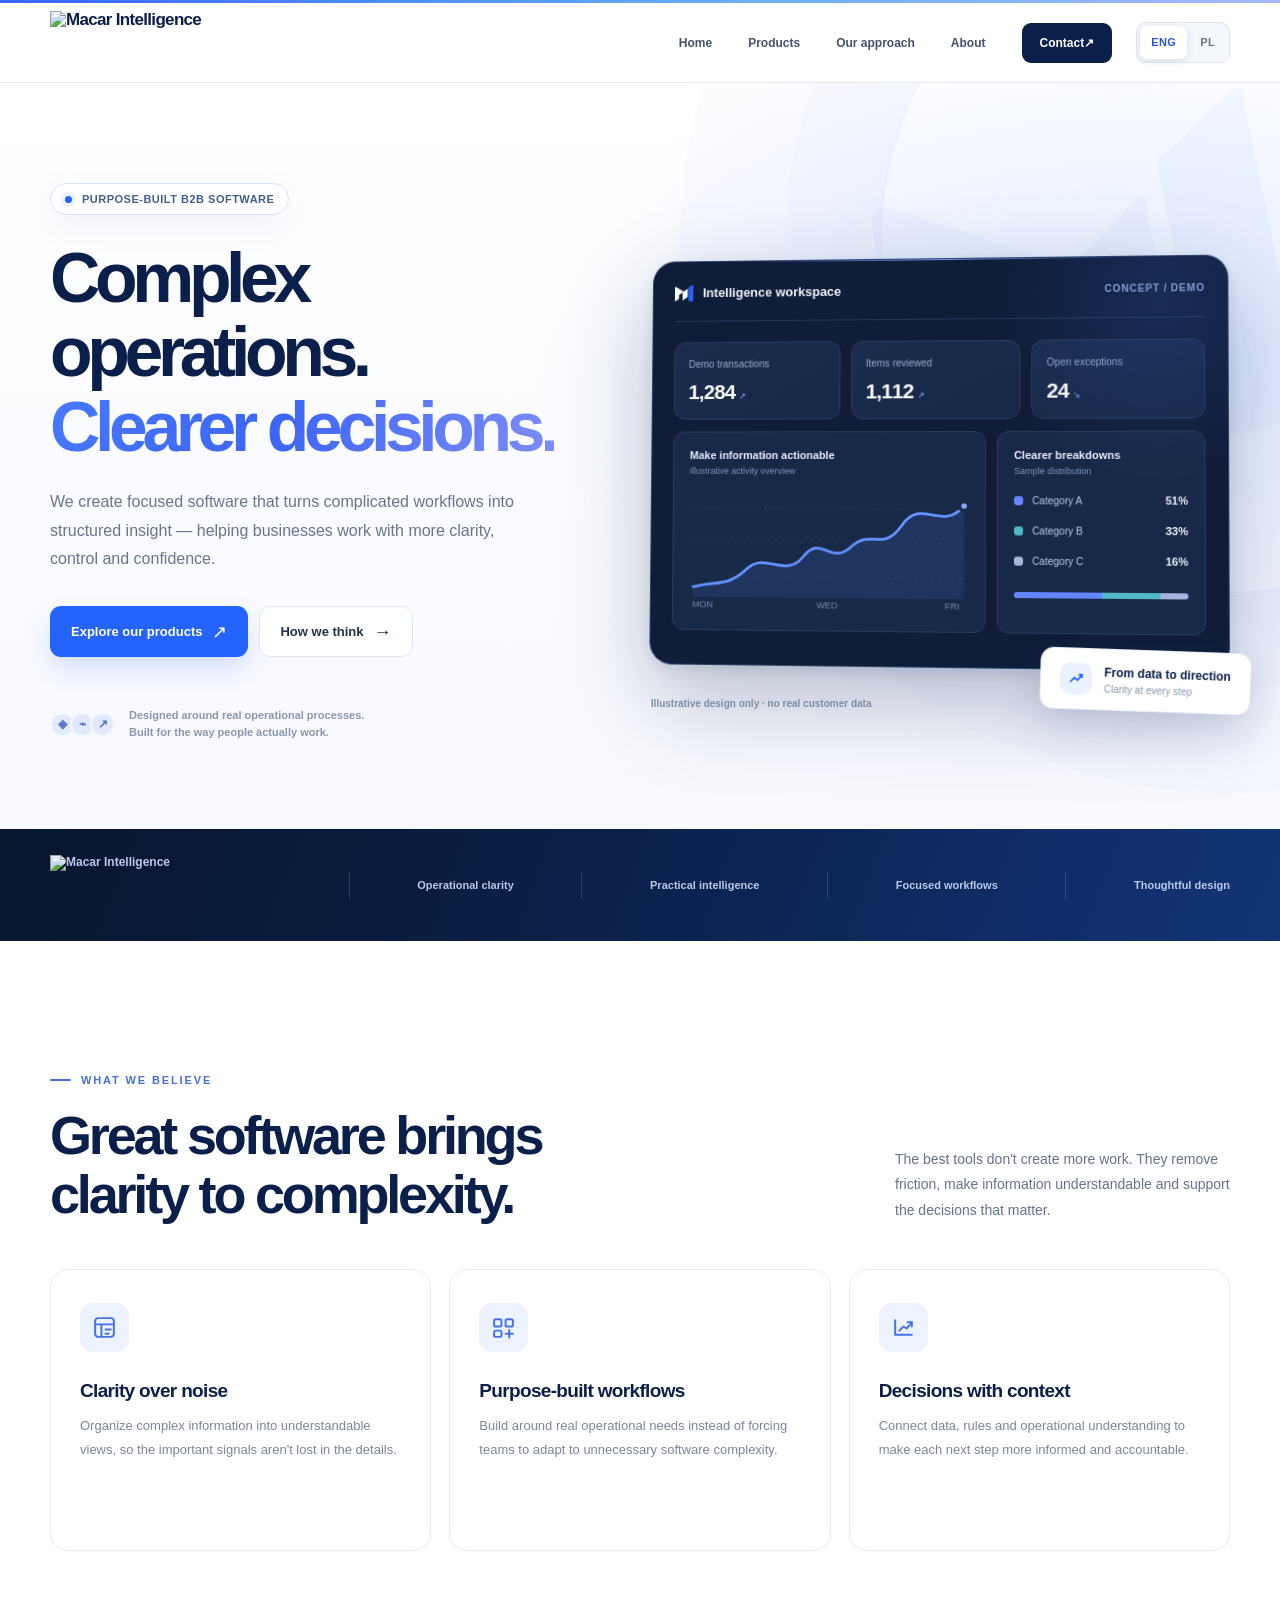
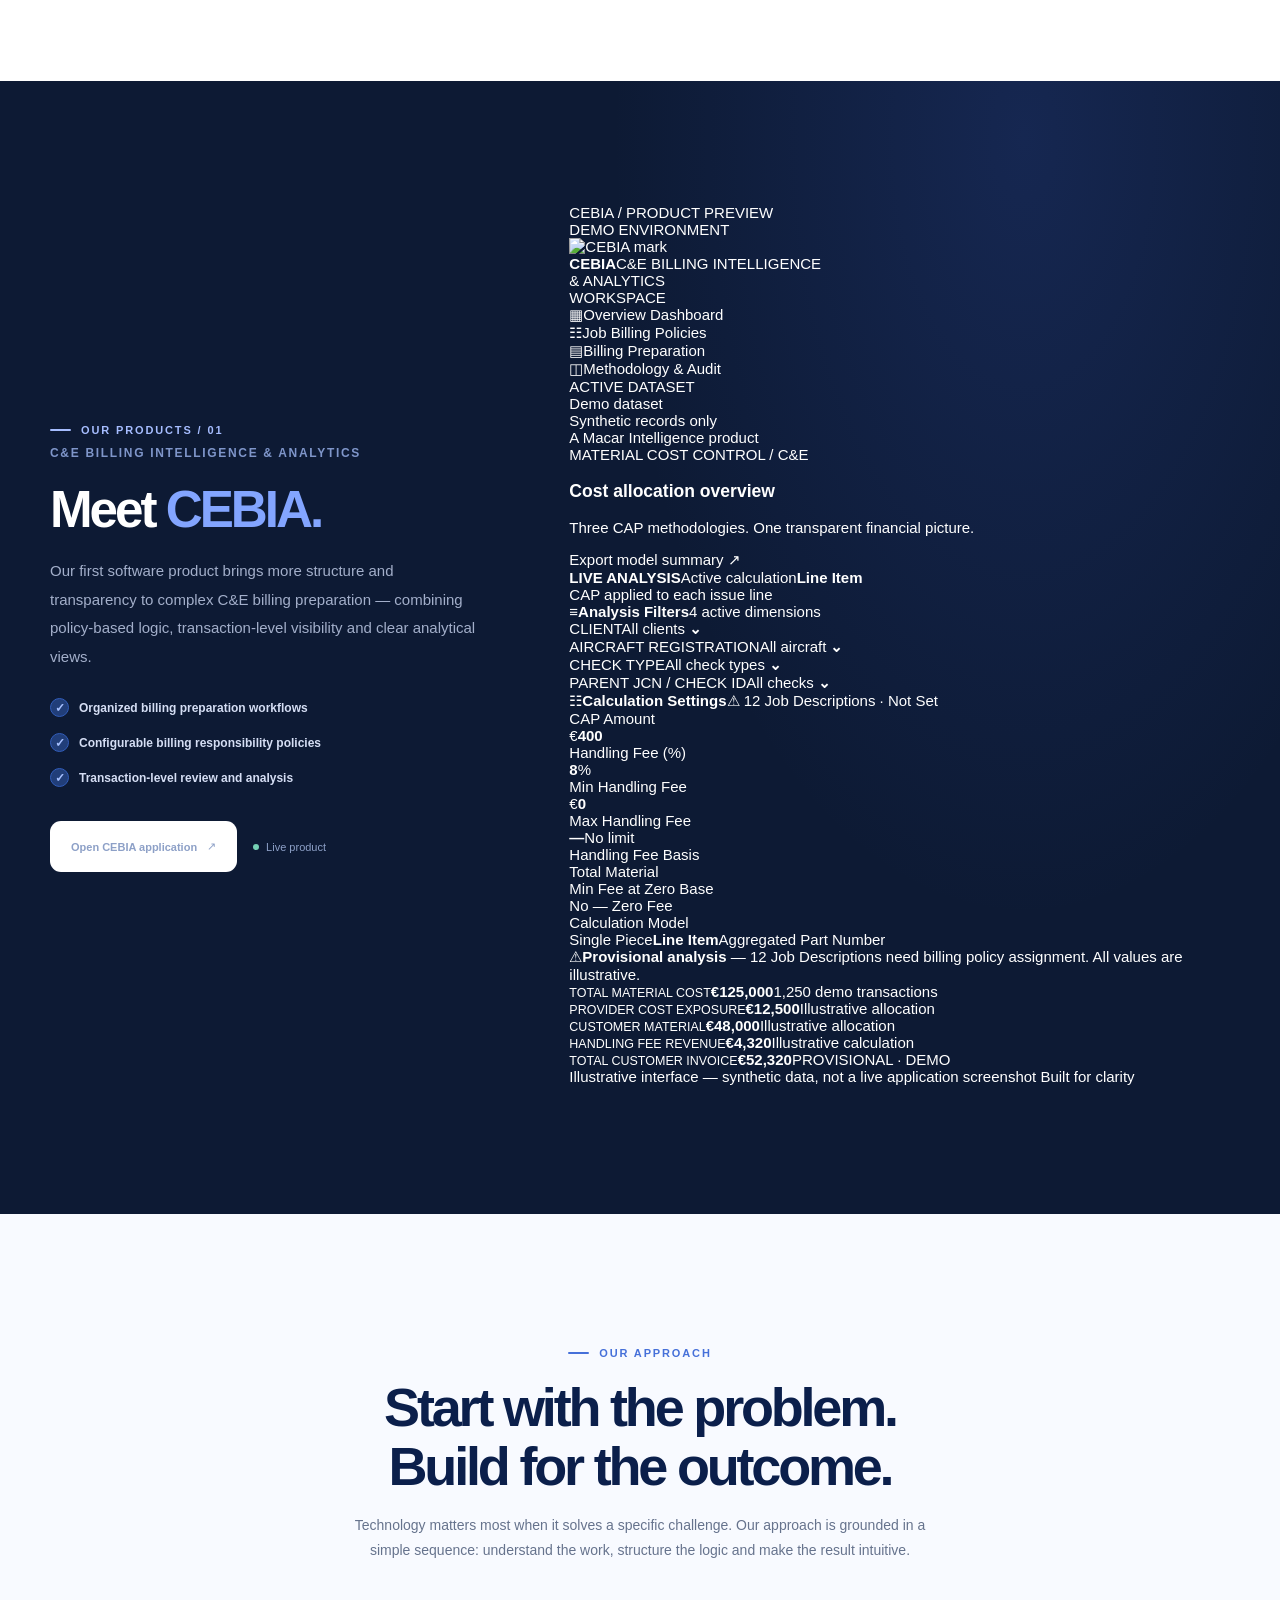
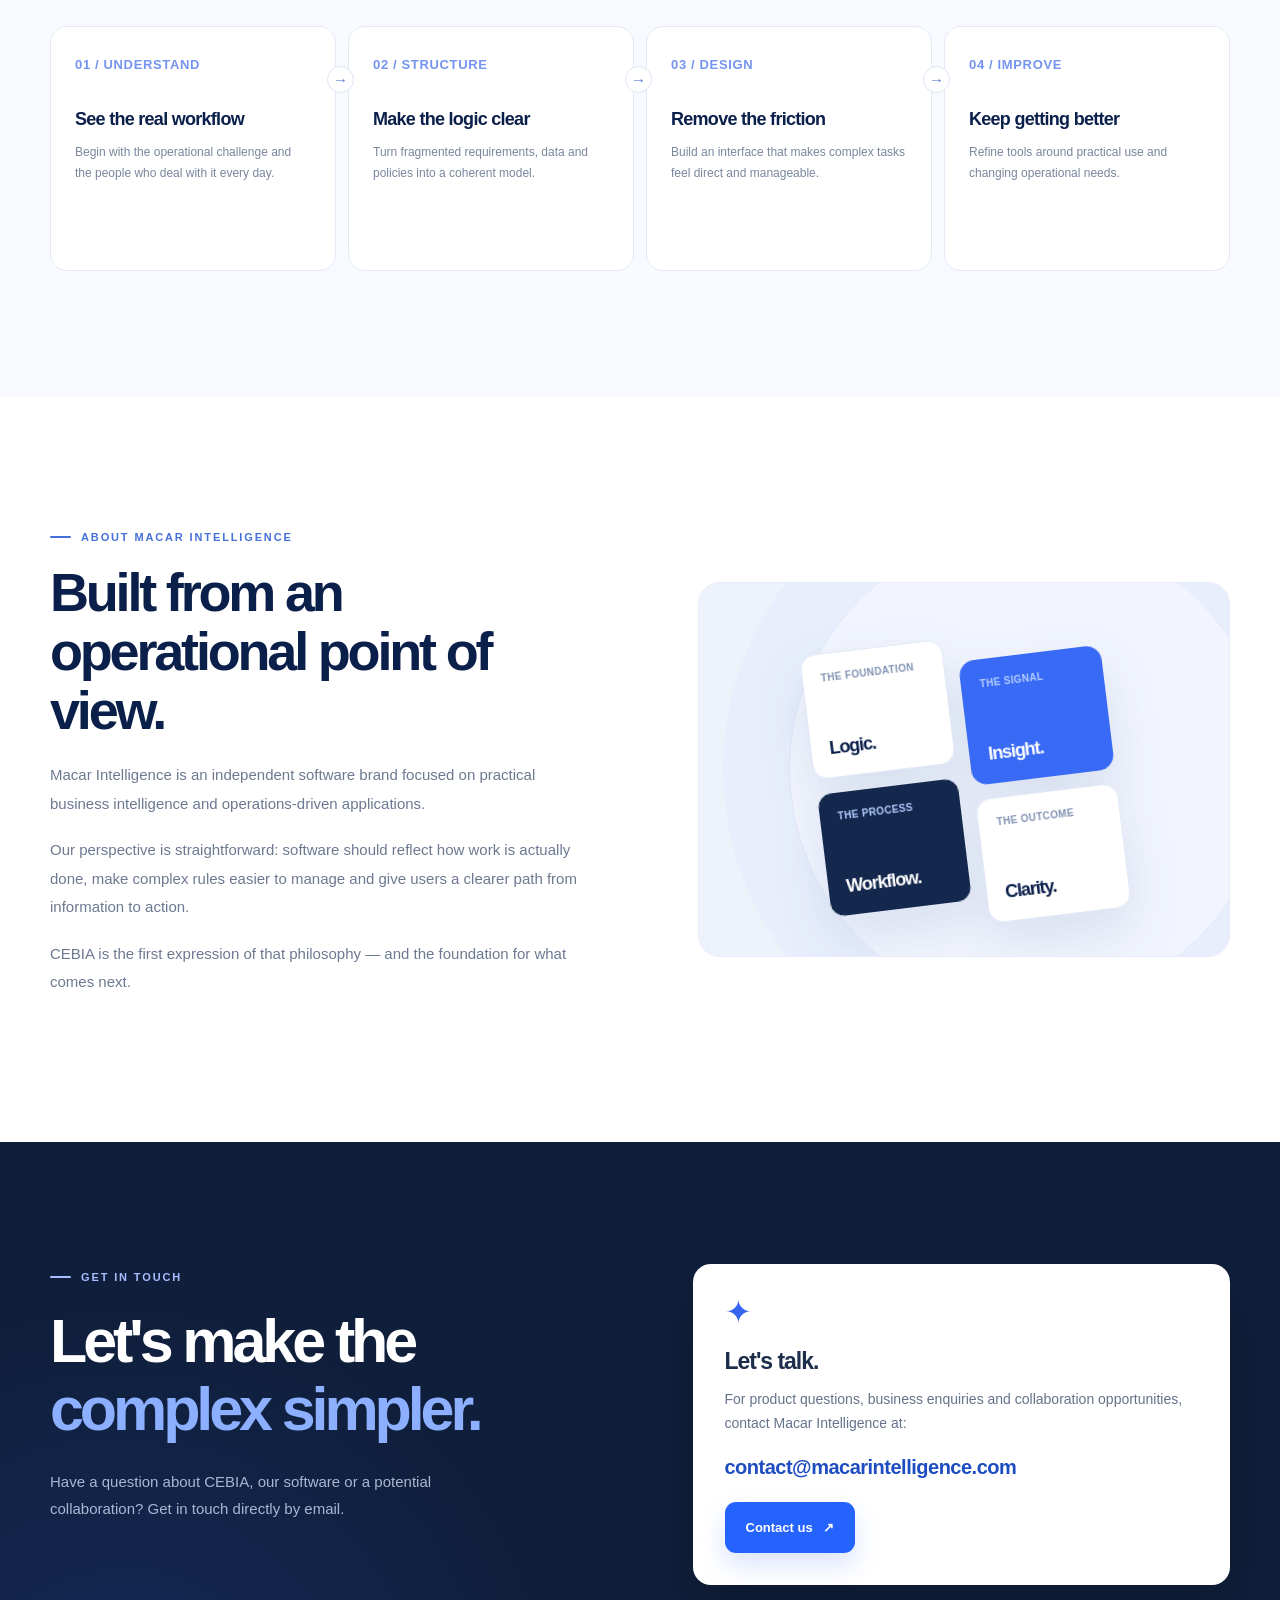
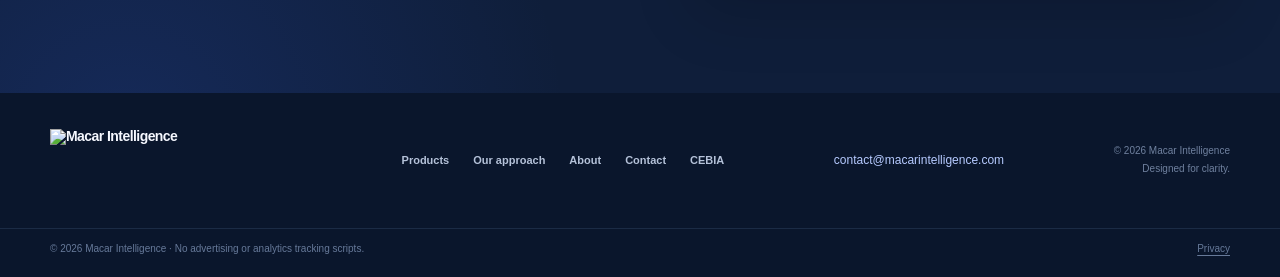
==== commit 1979d985: "Pobierz Macar Intelligence v1.2.13 — poprawiona strona" ====
--- a/public/index.html
+++ b/public/index.html
@@ -8,7 +8,7 @@
 <meta content="Independent B2B software focused on operational clarity and practical intelligence. Discover CEBIA — C&amp;E Billing Intelligence &amp; Analytics." name="description"/>
 <title>Macar Intelligence | Independent Software for Complex Operations</title>
 <link href="assets/brand/favicon.svg" rel="icon" type="image/svg+xml"/>
-<meta content="index,follow,max-image-preview:large" name="robots"/><link href="https://macarintelligence.com/" rel="canonical"/><link href="https://macarintelligence.com/" hreflang="en" rel="alternate"/><link href="https://macarintelligence.com/pl/" hreflang="pl" rel="alternate"/><link href="https://macarintelligence.com/" hreflang="x-default" rel="alternate"/><meta content="website" property="og:type"/><meta content="Macar Intelligence" property="og:site_name"/><meta content="Macar Intelligence | Independent Software for Complex Operations" property="og:title"/><meta content="Independent B2B software focused on operational clarity and practical intelligence. Discover CEBIA — C&amp;E Billing Intelligence &amp; Analytics." property="og:description"/><meta content="https://macarintelligence.com/" property="og:url"/><meta content="https://macarintelligence.com/assets/brand/social-preview.png" property="og:image"/><meta content="summary_large_image" name="twitter:card"/><meta content="Macar Intelligence | Independent Software for Complex Operations" name="twitter:title"/><meta content="Independent B2B software focused on operational clarity and practical intelligence. Discover CEBIA — C&amp;E Billing Intelligence &amp; Analytics." name="twitter:description"/><link href="assets/css/site-v1.2.5.css" rel="stylesheet"/><link href="assets/brand/apple-touch-icon.png" rel="apple-touch-icon"/><link href="site.webmanifest" rel="manifest"/><script defer="" src="assets/js/site.js"></script><script type="application/ld+json">{"@context":"https://schema.org","@type":"Organization","@id":"https://macarintelligence.com/#organization","name":"Macar Intelligence","url":"https://macarintelligence.com/","logo":"https://macarintelligence.com/assets/brand/apple-touch-icon.png","email":"contact@macarintelligence.com","description":"Independent software focused on operational clarity and B2B analytics."}</script><script type="application/ld+json">{"@context":"https://schema.org","@type":"WebSite","@id":"https://macarintelligence.com/#website","name":"Macar Intelligence","url":"https://macarintelligence.com/","publisher":{"@id":"https://macarintelligence.com/#organization"},"inLanguage":["en","pl"]}</script><style id="cebia-demo-critical-styles">
+<meta content="index,follow,max-image-preview:large" name="robots"/><link href="https://macarintelligence.com/" rel="canonical"/><link href="https://macarintelligence.com/" hreflang="en" rel="alternate"/><link href="https://macarintelligence.com/pl/" hreflang="pl" rel="alternate"/><link href="https://macarintelligence.com/" hreflang="x-default" rel="alternate"/><meta content="website" property="og:type"/><meta content="Macar Intelligence" property="og:site_name"/><meta content="Macar Intelligence | Independent Software for Complex Operations" property="og:title"/><meta content="Independent B2B software focused on operational clarity and practical intelligence. Discover CEBIA — C&amp;E Billing Intelligence &amp; Analytics." property="og:description"/><meta content="https://macarintelligence.com/" property="og:url"/><meta content="https://macarintelligence.com/assets/brand/social-preview.png" property="og:image"/><meta content="summary_large_image" name="twitter:card"/><meta content="Macar Intelligence | Independent Software for Complex Operations" name="twitter:title"/><meta content="Independent B2B software focused on operational clarity and practical intelligence. Discover CEBIA — C&amp;E Billing Intelligence &amp; Analytics." name="twitter:description"/><link href="assets/css/site-v1.2.13.css" rel="stylesheet"/><link href="assets/brand/apple-touch-icon.png" rel="apple-touch-icon"/><link href="site.webmanifest" rel="manifest"/><script defer="" src="assets/js/site.js"></script><script type="application/ld+json">{"@context":"https://schema.org","@type":"Organization","@id":"https://macarintelligence.com/#organization","name":"Macar Intelligence","url":"https://macarintelligence.com/","logo":"https://macarintelligence.com/assets/brand/apple-touch-icon.png","email":"contact@macarintelligence.com","description":"Independent software focused on operational clarity and B2B analytics."}</script><script type="application/ld+json">{"@context":"https://schema.org","@type":"WebSite","@id":"https://macarintelligence.com/#website","name":"Macar Intelligence","url":"https://macarintelligence.com/","publisher":{"@id":"https://macarintelligence.com/#organization"},"inLanguage":["en","pl"]}</script><style id="cebia-demo-critical-styles">
 /* CEBIA UI mock v1.2.2 based on reference screenshot, synthetic data throughout */
 .cebia-actual-demo{font-family:Inter,system-ui,sans-serif;transform:none;background:#f1f5fb;border-radius:16px;box-shadow:0 18px 56px rgba(11,31,75,.14)}
 .cda-shell{display:grid;grid-template-columns:156px minmax(0,1fr);background:#f1f4fa;min-height:415px;overflow:hidden}
@@ -25,12 +25,12 @@
 @media(max-width:700px){.cda-shell{grid-template-columns:48px minmax(0,1fr)}.cda-brand{justify-content:center;padding:4px 0 15px}.cda-brand>div,.cda-sidebar-label,.cda-sidelink,.cda-sample,.cda-sidebar-foot{display:none}.cda-content{padding:9px}.cda-head h3{font-size:15px}.cda-export,.cda-state small{display:none}.cda-state{flex-wrap:wrap}.cda-filters{grid-template-columns:repeat(2,minmax(0,1fr))}.cda-settings-grid{grid-template-columns:repeat(3,minmax(0,1fr))}.cda-kpis{grid-template-columns:repeat(3,minmax(0,1fr))}.cda-kpis strong{font-size:14px}.cda-kpis small{font-size:7px}.cda-unset{font-size:7px;padding:5px}.cda-panel{padding:10px 8px}.cda-kpis .cda-invoice{grid-column:span 2}}
 @media(max-width:390px){.cda-filters>div:nth-child(n+3){display:none}.cda-settings-grid{grid-template-columns:repeat(2,minmax(0,1fr))}.cda-head h3{font-size:13px}.cda-settings-head{display:block}.cda-unset{display:inline-block;margin:8px 0}}
 
-</style><link rel="stylesheet" href="/assets/css/cebia-showcase-v1.2.9.css"><link rel="stylesheet" href="/assets/css/footer-brand-v1.2.12.css"></head>
+</style><link rel="stylesheet" href="/assets/css/cebia-showcase-v1.2.9.css"></head>
 <body>
 <div aria-hidden="true" class="topline"></div>
 <header class="header">
 <div class="container header-in">
-<a aria-label="Macar Intelligence, go to home" class="brand brand-header" href="#home"><img alt="Macar Intelligence symbol" class="brand-symbol" decoding="async" height="232" src="assets/brand/macar-intelligence-symbol.svg" width="267"/><span class="brand-textonly">Macar Intelligence</span></a>
+<a aria-label="Macar Intelligence, go to home" class="brand" href="#home"><img class="brand-lockup" decoding="async" src="/assets/brand/macar-intelligence-wordmark-primary-v1.2.13.svg" width="1000" height="260" alt="Macar Intelligence" style="display:block;width:clamp(158px,52vw,242px);max-width:100%;height:auto"/></a>
 <div class="header-actions"><nav aria-label="Main navigation" class="nav" id="mainnav"><a href="#home">Home</a><a href="#products">Products</a><a href="#approach">Our approach</a><a href="#about">About</a><a class="nav-contact" href="#contact"><span>Contact</span><span aria-hidden="true">↗</span></a></nav><div aria-label="Select language" class="language-switch" role="navigation"><a aria-current="page" aria-label="English" class="lang-button active" href="./" lang="en">ENG</a><a aria-current="false" aria-label="Polski" class="lang-button" href="/pl/" lang="pl">PL</a></div><button aria-controls="mainnav" aria-expanded="false" aria-label="Open menu" class="mobile-toggle" id="mobileToggle"><svg fill="none" height="24" stroke="currentColor" stroke-linecap="round" stroke-width="2" viewbox="0 0 24 24" width="24"><path d="M4 7h16M4 12h16M4 17h16"></path></svg></button></div></div>
 </header>
 <main>
@@ -58,7 +58,7 @@
 </div>
 </div>
 </section>
-<div class="trust-line trust-line-branded"><div class="container trust-content"><div class="trust-logo"><img alt="Macar Intelligence — Independent Software" decoding="async" height="260" src="assets/brand/macar-intelligence-reverse.svg" width="1000"/></div><div class="sep"></div><span>Operational clarity</span><div class="sep"></div><span>Practical intelligence</span><div class="sep"></div><span>Focused workflows</span><div class="sep"></div><span>Thoughtful design</span></div></div>
+<div class="trust-line trust-line-branded"><div class="container trust-content"><div class="trust-logo"><img alt="Macar Intelligence" decoding="async" width="1000" height="260" src="/assets/brand/macar-intelligence-wordmark-reverse-v1.2.13.svg" style="display:block;width:100%;height:auto"/></div><div class="sep"></div><span>Operational clarity</span><div class="sep"></div><span>Practical intelligence</span><div class="sep"></div><span>Focused workflows</span><div class="sep"></div><span>Thoughtful design</span></div></div>
 <section class="why" id="value">
 <div class="container">
 <div class="section-head reveal"><div><div class="eyebrow">What we believe</div><h2 class="section-title"><span>Great software brings</span><br/><span>clarity to complexity.</span></h2></div><p class="bodycopy">The best tools don't create more work. They remove friction, make information understandable and support the decisions that matter.</p></div>
@@ -124,7 +124,7 @@
 <div class="contact-form contact-placeholder reveal"><div aria-hidden="true" class="contact-icon">✦</div><h3>Let's talk.</h3><p>For product questions, business enquiries and collaboration opportunities, contact Macar Intelligence at:</p><a class="contact-email" href="mailto:contact@macarintelligence.com">contact@macarintelligence.com</a><a class="button button-primary" href="mailto:contact@macarintelligence.com?subject=Macar%20Intelligence%20%E2%80%94%20Enquiry">Contact us <span aria-hidden="true">↗</span></a></div>
 </div></section>
 </main>
-<footer class="footer"><div class="container footer-grid"><a class="brand brand-footer" href="#home" aria-label="Macar Intelligence"><img class="footer-brand-symbol" src="/assets/brand/macar-intelligence-symbol-reverse.svg" width="267" height="232" alt="" aria-hidden="true"/><span class="footer-brand-name">Macar Intelligence</span></a><nav aria-label="Footer navigation" class="footer-links"><a href="#products">Products</a><a href="#approach">Our approach</a><a href="#about">About</a><a href="#contact">Contact</a><a href="/products/cebia/">CEBIA</a></nav><a aria-label="Email Macar Intelligence" class="footer-email" href="mailto:contact@macarintelligence.com">contact@macarintelligence.com</a><div class="copyright">© 2026 Macar Intelligence<br/><span>Designed for clarity.</span></div></div></footer>
+<footer class="footer"><div class="container footer-grid"><a class="brand" href="#home" aria-label="Macar Intelligence"><img class="brand-lockup" src="/assets/brand/macar-intelligence-wordmark-reverse-v1.2.13.svg" width="1000" height="260" alt="Macar Intelligence" style="display:block;width:clamp(190px,52vw,242px);max-width:100%;height:auto"/></a><nav aria-label="Footer navigation" class="footer-links"><a href="#products">Products</a><a href="#approach">Our approach</a><a href="#about">About</a><a href="#contact">Contact</a><a href="/products/cebia/">CEBIA</a></nav><a aria-label="Email Macar Intelligence" class="footer-email" href="mailto:contact@macarintelligence.com">contact@macarintelligence.com</a><div class="copyright">© 2026 Macar Intelligence<br/><span>Designed for clarity.</span></div></div></footer>
 <div class="legal"><div class="container legal-container"><span>© 2026 Macar Intelligence · No advertising or analytics tracking scripts.</span><a href="privacy/">Privacy</a></div></div>
 </body>
 </html>
--- a/public/assets/css/site-v1.2.13.css
+++ b/public/assets/css/site-v1.2.13.css
@@ -0,0 +1,294 @@
+
+  :root{--ink:#101c35;--ink2:#2f3c59;--slate:#66738d;--blue:#3767fa;--blue2:#5a8eff;--line:#e5eaf3;--bg:#f8faff;--white:#fff;--deep:#0c1932;--radius:20px;--w:1180px}
+  *,*::before,*::after{box-sizing:border-box}
+  html{scroll-behavior:smooth;scroll-padding-top:90px}
+  body{margin:0;background:white;color:var(--ink);font-family:Inter,"Segoe UI",Arial,sans-serif;font-size:15px;-webkit-font-smoothing:antialiased}
+  a{color:inherit;text-decoration:none}button,input,textarea{font:inherit}button{cursor:pointer}button:disabled{cursor:not-allowed}
+  :focus-visible{outline:3px solid #8ca9ff;outline-offset:4px}
+  .container{width:min(var(--w),calc(100% - 68px));margin:auto}
+  .eyebrow{display:inline-flex;align-items:center;gap:10px;font-size:11px;text-transform:uppercase;font-weight:800;letter-spacing:.17em;color:#4670d9}
+  .eyebrow::before{content:"";display:block;width:21px;height:2px;border-radius:10px;background:#4670d9}
+  .eyebrow.light{color:#a6bdff}.eyebrow.light::before{background:#a6bdff}
+  .section-title{font-size:clamp(34px,4.4vw,54px);letter-spacing:-.059em;line-height:1.09;font-weight:760;margin:20px 0 22px}
+  .bodycopy{line-height:1.82;color:var(--slate);font-size:16px}
+  .grad-text{background:linear-gradient(110deg,#4778ff 0%,#3d65f5 45%,#7e8efb 100%);background-clip:text;-webkit-background-clip:text;color:transparent}
+  .button{display:inline-flex;align-items:center;justify-content:center;gap:10px;min-height:51px;padding:0 20px;border-radius:11px;font-size:13px;font-weight:730;border:1px solid transparent;transition:transform .22s,background .22s,box-shadow .22s;white-space:nowrap}
+  .button:hover{transform:translateY(-2px)}.button-primary{color:white;background:var(--blue);box-shadow:0 12px 24px rgba(55,103,250,.18)}.button-primary:hover{background:#2659f0;box-shadow:0 14px 27px rgba(55,103,250,.25)}
+  .button-secondary{color:#22324f;background:#fff;border-color:#dfe6f2}.button-secondary:hover{background:#f2f6ff}
+  .button-inverse{color:#17274b;background:white}.button-inverse:hover{background:#edf1ff}
+  .button-ghost-white{color:#e8eeff;background:rgba(255,255,255,.07);border:1px solid rgba(255,255,255,.19)}
+  .arrow{font-size:18px;font-weight:500;line-height:1}
+  .topline{height:3px;background:linear-gradient(90deg,#3767fa,#67afff 58%,#a8b8ff)}
+  .header{position:sticky;top:0;z-index:30;background:rgba(255,255,255,.93);border-bottom:1px solid rgba(225,231,243,.85);backdrop-filter:blur(18px);-webkit-backdrop-filter:blur(18px)}
+  .header-in{height:79px;display:flex;align-items:center;justify-content:space-between;gap:30px}
+  .brand{display:flex;align-items:center;gap:12px;font-weight:780;letter-spacing:-.04em;font-size:17px;line-height:1.07}
+  .brand-sub{display:block;font-size:10px;text-transform:uppercase;letter-spacing:.15em;font-weight:710;color:#77829b;margin-top:5px}
+  .mark{display:grid;place-items:center;flex:none;width:42px;height:42px;border-radius:12px;background:linear-gradient(140deg,#3159ee 0%,#4a82fc 90%);box-shadow:0 7px 16px rgba(55,103,250,.23)}
+  .mark svg{width:27px;height:27px}
+  .nav{display:flex;align-items:center;gap:36px}
+  .nav a{font-size:12px;font-weight:680;color:#45526c;transition:color .2s}.nav a:hover{color:var(--blue)}
+  .nav .nav-contact{color:#fff;background:var(--ink);padding:13px 18px;border-radius:9px;font-weight:720}.nav .nav-contact:hover{color:#fff;background:#24385c}
+  .mobile-toggle{display:none;background:transparent;border:0;color:var(--ink);padding:8px}
+  .mobile-toggle svg{display:block}
+  .demo-ribbon{position:relative;z-index:2;background:#edf3ff;border-bottom:1px solid #d8e3ff;text-align:center;color:#526992;font-size:11px;letter-spacing:.015em;padding:8px 16px}
+  .demo-ribbon strong{color:#2d55c3}
+  .hero{position:relative;overflow:hidden;background:radial-gradient(ellipse 58% 58% at 88% 42%,#e3ecff 0%,transparent 78%),linear-gradient(180deg,#fbfcff 0%,#f7f9ff 100%);padding:100px 0 88px}
+  .hero::after{content:"";position:absolute;right:-300px;top:-190px;width:700px;height:700px;border-radius:50%;border:1px solid rgba(121,151,221,.13);box-shadow:0 0 0 95px rgba(89,126,217,.025),0 0 0 200px rgba(89,126,217,.018);pointer-events:none}
+  .hero-grid{display:grid;grid-template-columns:.97fr 1.03fr;align-items:center;gap:36px;position:relative;z-index:1}
+  .hero-copy{max-width:545px}
+  .hero-pill{display:inline-flex;align-items:center;gap:10px;border:1px solid #dce6fa;background:#fff;color:#44608e;border-radius:100px;padding:9px 14px;font-size:11px;font-weight:760;letter-spacing:.045em;box-shadow:0 4px 14px rgba(65,88,160,.035)}
+  .hero-pill .dot{width:7px;height:7px;background:#5b88ff;border-radius:50%;box-shadow:0 0 0 4px #ebf1ff}
+  .hero h1{font-size:clamp(48px,5.45vw,75px);letter-spacing:-.075em;line-height:1.065;max-width:650px;font-weight:780;margin:26px 0 24px}
+  .hero-copy>p{color:#69758c;font-size:16px;line-height:1.8;max-width:490px;margin:0 0 32px}
+  .hero-actions{display:flex;flex-wrap:wrap;gap:11px;margin-bottom:50px}
+  .hero-bottom{display:flex;align-items:center;gap:14px;color:#8b96aa;font-size:11px;font-weight:650;line-height:1.55}
+  .hero-bottom .stacks{display:flex;gap:0;align-items:center;padding-left:0}
+  .stacks i{width:25px;height:25px;display:grid;place-items:center;background:#e1e9ff;border:2px solid #f7f9ff;border-radius:50%;font-style:normal;color:#5472bd;font-size:12px;margin-left:-5px}
+  .stacks i:first-child{margin-left:0}
+  .hero-visual{position:relative;min-height:518px;display:grid;place-items:center;isolation:isolate}
+  .glow{position:absolute;width:82%;height:84%;border-radius:50%;background:radial-gradient(circle,#a5c0ff 0%,#dce8ff 37%,transparent 72%);filter:blur(30px);opacity:.58;z-index:-1}
+  .concept-dashboard{position:relative;width:100%;max-width:580px;min-height:410px;padding:22px;background:#0f1d39;border:1px solid #273c64;border-radius:23px;box-shadow:0 38px 85px rgba(16,37,80,.26),0 4px 8px rgba(16,37,80,.11);transform:perspective(1400px) rotateY(-5deg) rotateX(2deg);overflow:hidden}
+  .concept-dashboard::after{content:"";position:absolute;right:-110px;top:-160px;width:350px;height:400px;background:radial-gradient(ellipse,#3c64d6 0%,transparent 65%);opacity:.19;pointer-events:none}
+  .dash-top{display:flex;justify-content:space-between;align-items:center;border-bottom:1px solid #273858;padding-bottom:19px;margin-bottom:21px}
+  .dash-title{display:flex;align-items:center;gap:10px;color:#f5f7ff;font-weight:730;font-size:13px}.dash-title>span:first-child{width:9px;height:9px;border:2px solid #8cadff;border-radius:3px;transform:rotate(45deg)}
+  .dash-top small{color:#91a5ca;font-weight:640;font-size:10px;letter-spacing:.08em;text-transform:uppercase}
+  .dash-stat-row{display:grid;grid-template-columns:1fr 1fr 1fr;gap:11px}
+  .dash-stat{background:linear-gradient(150deg,#1a2b4d,#172846);border:1px solid #2d3c5c;border-radius:12px;padding:16px 14px 15px}
+  .dash-stat span{color:#9baecf;font-size:10px;display:block;margin-bottom:11px;white-space:nowrap}
+  .dash-stat strong{font-size:21px;color:#fff;font-weight:750;letter-spacing:-.04em}
+  .dash-stat em{font-style:normal;color:#8ea9fe;font-size:9px;margin-left:4px}
+  .dash-lower{display:grid;grid-template-columns:1.55fr 1fr;gap:11px;margin-top:12px}
+  .dash-panel{background:#182948;border:1px solid #2b3c5b;border-radius:12px;padding:17px 16px;min-width:0}
+  .dash-panel h4{margin:0;color:#e9efff;font-size:11px;font-weight:740}.dash-panel>p{color:#7e94b9;font-size:9px;margin:5px 0 8px}
+  .chart-svg{display:block;width:100%;height:130px;overflow:visible}.chart-svg text{font-size:10px;fill:#738aaf}.chart-svg .gridline{stroke:#304361;stroke-width:.7;stroke-dasharray:3 5}
+  .insight-item{display:flex;align-items:center;gap:9px;margin-top:18px;color:#bdcbea;font-size:10px}.insight-item .square{width:9px;height:9px;border-radius:3px;background:#6385ff}.insight-item:nth-of-type(2) .square{background:#51b8c6}.insight-item:nth-of-type(3) .square{background:#a4b4dd}
+  .insight-item strong{margin-left:auto;color:#eff5ff;font-size:11px}
+  .insight-bar{height:6px;width:100%;border-radius:7px;display:flex;overflow:hidden;background:#34435e;margin-top:25px}.insight-bar span:nth-child(1){width:51%;background:#6385ff}.insight-bar span:nth-child(2){width:33%;background:#51b8c6}.insight-bar span:nth-child(3){width:16%;background:#a4b4dd}
+  .float-card{position:absolute;z-index:4;right:-21px;bottom:9px;background:#fff;border:1px solid #e3e9f4;border-radius:13px;box-shadow:0 17px 40px rgba(27,54,111,.16);display:flex;align-items:center;gap:12px;padding:14px 19px;transform:rotate(2deg)}
+  .float-icon{width:32px;height:32px;background:#eaf2ff;border-radius:10px;display:grid;place-items:center;color:var(--blue)}
+  .float-card b{font-size:12px;display:block}.float-card small{font-size:10px;color:#8a95ac;display:block;margin-top:4px}
+  .visual-note{position:absolute;bottom:12px;left:10px;color:#7f8ba6;font-size:10px;font-weight:640}
+  .trust-line{background:#fff;border-top:1px solid #e9edf5;border-bottom:1px solid #e9edf5;padding:27px 0}
+  .trust-content{display:flex;align-items:center;justify-content:space-between;gap:24px;color:#78859c;font-size:12px;font-weight:630}
+  .trust-content strong{color:#203453;font-size:13px;font-weight:800;letter-spacing:-.025em}.trust-content .sep{height:22px;width:1px;background:#e3e8f0}
+  .why{padding:126px 0 130px;background:#fff}
+  .section-head{display:flex;justify-content:space-between;gap:50px;align-items:end;margin-bottom:45px}
+  .section-head .section-title{max-width:680px;margin-bottom:0}.section-head .bodycopy{max-width:335px;margin-bottom:1px;font-size:14px}
+  .feature-grid{display:grid;grid-template-columns:repeat(3,1fr);gap:18px}
+  .feature{background:#fff;border:1px solid #e7ebf3;border-radius:18px;min-height:282px;padding:33px 29px 31px;transition:box-shadow .2s,transform .2s}
+  .feature:hover{box-shadow:0 16px 39px rgba(34,65,115,.09);transform:translateY(-4px)}
+  .feature-icon{width:49px;height:49px;border-radius:13px;background:#edf2ff;color:#4772e9;display:grid;place-items:center;margin-bottom:28px}
+  .feature h3{font-size:19px;letter-spacing:-.035em;margin:0 0 12px}.feature p{font-size:13px;line-height:1.86;color:#7b859b;margin:0}
+  .products{background:#0d1a34;color:#fff;position:relative;overflow:hidden;padding:123px 0 129px}
+  .products::before{content:"";position:absolute;right:-15%;top:-70%;width:70%;height:150%;background:radial-gradient(ellipse,rgba(61,98,214,.18),transparent 65%);pointer-events:none}
+  .product-grid{position:relative;display:grid;grid-template-columns:.79fr 1.21fr;align-items:center;gap:88px}
+  .product-copy .section-title{font-size:clamp(40px,4vw,58px);margin:22px 0 19px;color:#fff}.product-copy p{color:#a3afca;line-height:1.9;font-size:15px;max-width:470px}
+  .product-name{font-size:12px;color:#7f96ca;font-weight:780;letter-spacing:.14em;margin-top:10px}
+  .product-features{list-style:none;padding:0;margin:27px 0 34px;display:grid;gap:16px}
+  .product-features li{display:flex;align-items:center;gap:10px;color:#d5def4;font-size:12px;font-weight:620}
+  .tick{display:grid;place-items:center;width:19px;height:19px;border:1px solid #315dba;background:#213e79;border-radius:50%;color:#a6c0ff;font-size:12px}
+  .product-actions{display:flex;align-items:center;gap:16px;flex-wrap:wrap}.product-actions span{display:inline-flex;align-items:center;gap:7px;font-size:11px;color:#8da0c7}.product-actions span i{width:6px;height:6px;background:#75d0b4;border-radius:50%}
+  .product-preview{background:#f8faff;border:1px solid rgba(218,226,249,.7);border-radius:18px;box-shadow:0 37px 95px rgba(0,0,0,.36);color:#11213d;overflow:hidden;transform:rotate(1.1deg);min-width:0}
+  .app-topbar{height:56px;border-bottom:1px solid #e2e9f4;display:flex;justify-content:space-between;align-items:center;padding:0 19px;background:#fff}
+  .app-brand{display:flex;align-items:center;gap:8px;color:#1a2c52;font-size:12px;font-weight:800;letter-spacing:-.02em}
+  .cebia-symbol{display:grid;place-items:center;width:26px;height:26px;background:linear-gradient(145deg,#2c5df8,#699afe);color:white;border-radius:7px;font-size:14px;font-weight:900}
+  .app-tag{background:#eaf1ff;color:#4f70c4;border-radius:100px;padding:6px 10px;font-size:9px;font-weight:770}
+  .app-content{padding:22px 22px 26px}
+  .app-eyebrow{font-size:9px;font-weight:840;letter-spacing:.08em;color:#7183a5;text-transform:uppercase;margin-bottom:6px}
+  .app-content h3{font-size:21px;letter-spacing:-.05em;margin:0 0 17px}
+  .app-cards{display:grid;grid-template-columns:repeat(3,1fr);gap:9px;margin-bottom:17px}
+  .app-card{border:1px solid #e5eaf3;border-radius:11px;background:#fff;padding:14px 11px}
+  .app-card small{display:block;color:#8490a4;font-size:9px;margin-bottom:11px}.app-card b{font-size:19px;letter-spacing:-.04em}.app-card em{font-size:9px;color:#26a288;font-style:normal;margin-left:4px}
+  .app-table{border:1px solid #e5eaf3;border-radius:11px;background:#fff;overflow:hidden}
+  .app-table-title{padding:14px 15px;font-size:11px;font-weight:760;border-bottom:1px solid #eaf0f7}
+  .app-row{display:grid;grid-template-columns:1.1fr 1fr 1.2fr .8fr;gap:6px;align-items:center;padding:12px 15px;border-bottom:1px solid #f0f3f8;font-size:10px;color:#5c6a83}
+  .app-row:last-child{border-bottom:0}.app-row.head{background:#f9fbfe;color:#8b97aa;font-size:9px;font-weight:720}
+  .app-row b{font-weight:730;color:#2b3b59}
+  .app-status{display:inline-block;border-radius:5px;background:#e8f7f0;color:#258d68;padding:5px 7px;font-size:9px;font-weight:740}.app-status.blue{background:#eaf0ff;color:#4167d4}
+  .app-foot{font-size:10px;color:#94a1b8;margin-top:15px;text-align:right}
+  .approach{padding:126px 0 126px;background:#f8faff}
+  .approach-head{text-align:center;max-width:710px;margin:0 auto 62px}.approach-head .eyebrow{justify-content:center}.approach-head .section-title{margin:19px 0 17px}.approach-head .bodycopy{margin:0 auto;max-width:610px;font-size:14px}
+  .steps{display:grid;grid-template-columns:repeat(4,1fr);gap:12px}
+  .step{position:relative;min-height:245px;border:1px solid #e4eaf4;background:#fff;border-radius:17px;padding:28px 24px}
+  .step-index{font-size:13px;color:#7494ef;font-weight:790;letter-spacing:.05em}.step h3{font-size:18px;letter-spacing:-.04em;margin:37px 0 12px}.step p{font-size:12px;line-height:1.8;color:#79869d;margin:0}
+  .step-arrow{position:absolute;right:-19px;top:39px;display:grid;place-items:center;width:27px;height:27px;border:1px solid #dce5f5;border-radius:50%;background:#fff;color:#5f7fd6;font-weight:700;z-index:2}
+  .about{padding:127px 0;background:white}
+  .about-grid{display:grid;grid-template-columns:1fr 1fr;gap:115px;align-items:center}
+  .about .section-title{max-width:560px}.about p{color:#6d7991;font-size:15px;line-height:1.9;margin:0 0 18px}
+  .about-visual{position:relative;min-height:375px;border-radius:22px;background:#f2f5fd;overflow:hidden;display:grid;place-items:center;border:1px solid #e5ebf9}
+  .about-visual::before{content:"";position:absolute;width:480px;height:480px;border:1px solid #dfe7f9;border-radius:50%;box-shadow:0 0 0 66px #e8eefb,0 0 0 130px #edf2fb;transform:translate(65px,0)}
+  .about-tiles{position:relative;display:grid;grid-template-columns:repeat(2,1fr);gap:14px;transform:rotate(-7deg);filter:drop-shadow(0 22px 26px rgba(36,72,145,.12))}
+  .tile{display:flex;flex-direction:column;justify-content:space-between;width:143px;height:125px;background:white;border:1px solid #e2e9f6;padding:18px;border-radius:15px}
+  .tile:nth-child(2){transform:translateY(25px);background:#386af5;border-color:#386af5;color:white}.tile:nth-child(3){background:#14284e;color:white}.tile:nth-child(4){transform:translateY(25px)}
+  .tile span{font-size:10px;font-weight:780;letter-spacing:.035em;color:#8192b3}.tile:nth-child(2) span,.tile:nth-child(3) span{color:#b6ceff}
+  .tile strong{font-size:18px;letter-spacing:-.06em;font-weight:800}
+  .contact{padding:122px 0 108px;background:#0f1e3a;color:white;position:relative;overflow:hidden}
+  .contact::before{content:"";position:absolute;left:-350px;bottom:-520px;width:950px;height:950px;border-radius:50%;background:radial-gradient(circle,rgba(55,103,250,.16),transparent 66%)}
+  .contact-grid{position:relative;display:grid;grid-template-columns:1fr 1fr;gap:105px;align-items:start}
+  .contact h2{font-size:clamp(39px,4.8vw,61px);line-height:1.12;letter-spacing:-.067em;margin:24px 0 24px}
+  .contact p{font-size:15px;line-height:1.85;color:#a9b7d1;max-width:465px}
+  .contact-note{display:flex;gap:12px;align-items:start;margin-top:49px;padding:18px;border:1px solid #314465;border-radius:12px;max-width:410px;color:#aebcda;font-size:11px;line-height:1.7}
+  .contact-note svg{flex:none;margin-top:2px;color:#8fb0ff}
+  .contact-form{background:white;color:#1d2d4c;border-radius:18px;padding:32px;box-shadow:0 30px 62px rgba(0,0,0,.16)}
+  .form-head{display:flex;justify-content:space-between;align-items:center;gap:10px;margin-bottom:25px}.form-head h3{margin:0;font-size:20px;letter-spacing:-.045em}
+  .preview-tag{display:inline-block;color:#607bbf;background:#eaf0ff;padding:6px 9px;border-radius:8px;font-size:10px;font-weight:780}
+  .field{margin-bottom:15px}.field label{display:block;color:#334465;font-weight:700;font-size:11px;margin-bottom:8px}
+  .field input,.field textarea{width:100%;border:1px solid #e1e7f0;border-radius:9px;padding:14px;background:#fbfcff;color:#1d2d4c;font-size:12px;outline:0;transition:border .2s,box-shadow .2s}
+  .field input:focus,.field textarea:focus{border-color:#8aa7fc;box-shadow:0 0 0 3px #ebf1ff}
+  .field textarea{min-height:98px;resize:vertical}.field input::placeholder,.field textarea::placeholder{color:#a0aabd}
+  .form-submit{width:100%;margin-top:5px;border:0}.form-small{font-size:10px;line-height:1.6;color:#9aa5b5;margin:14px 0 0;text-align:center}
+  #form-status{color:#315ac7;font-size:11px;line-height:1.6;font-weight:740;margin-top:12px;display:none}
+  .footer{background:#0a162c;color:#b5c2d9;padding:36px 0}
+  .footer-grid{display:flex;justify-content:space-between;gap:26px;align-items:center;flex-wrap:wrap}
+  .footer .brand{color:#f6f8ff;font-size:14px}.footer .mark{width:36px;height:36px;border-radius:10px}.footer .mark svg{width:23px;height:23px}.footer .brand-sub{font-size:9px;color:#8798bb}
+  .footer-links{display:flex;gap:24px;font-size:11px;font-weight:670}.footer-links a:hover{color:#fff}
+  .copyright{color:#6f809e;font-size:10px;text-align:right;line-height:1.8}
+  .legal{background:#0a162c;color:#667999;border-top:1px solid #1b2b45;padding:12px 0 20px;font-size:10px;line-height:1.65}
+  .reveal{opacity:0;transform:translateY(14px);transition:opacity .65s ease,transform .65s ease}.reveal.show{opacity:1;transform:none}
+  @media(prefers-reduced-motion:reduce){*,*::before,*::after{scroll-behavior:auto!important;animation-duration:.01ms!important;transition-duration:.01ms!important}.reveal{opacity:1;transform:none}}
+  @media(max-width:1090px){.hero-grid{gap:23px}.hero h1{font-size:59px}.product-grid{gap:38px}.about-grid{gap:58px}.contact-grid{gap:55px}.concept-dashboard{padding:18px}.float-card{right:0}.visual-note{left:0}.section-head{gap:24px}}
+  @media(max-width:880px){.container{width:min(100% - 46px,var(--w))}.nav{gap:20px}.hero{padding:74px 0 65px}.hero-grid{grid-template-columns:1fr}.hero h1{font-size:clamp(48px,8vw,70px);max-width:700px}.hero-copy{max-width:690px}.hero-copy>p{max-width:600px}.hero-actions{margin-bottom:26px}.hero-visual{max-width:650px;margin:10px auto 0;width:100%}.product-grid{grid-template-columns:1fr;gap:42px}.product-copy p{max-width:670px}.product-preview{max-width:710px}.why,.products,.approach,.about,.contact{padding-top:92px;padding-bottom:95px}.section-head{display:block}.section-head .bodycopy{max-width:630px;margin-top:20px}.steps{grid-template-columns:repeat(2,1fr)}.step-arrow{display:none}.about-grid{grid-template-columns:1fr;gap:33px}.about-visual{max-width:650px;width:100%}.contact-grid{grid-template-columns:1fr;gap:38px}.contact-form{max-width:680px;width:100%}.contact-note{margin-top:28px}}
+  @media(max-width:610px){.container{width:calc(100% - 38px)}.header-in{height:68px}.mark{width:38px;height:38px}.brand{font-size:15px}.brand-sub{font-size:9px}.mobile-toggle{display:block}.nav{position:absolute;left:0;right:0;top:68px;display:none;background:#fff;border-bottom:1px solid #e7ecf4;padding:15px 19px 24px;box-shadow:0 12px 22px rgba(28,49,90,.08);flex-direction:column;align-items:stretch;gap:0}.nav.open{display:flex}.nav a{padding:14px 5px;font-size:13px}.nav .nav-contact{text-align:center;margin-top:10px}.demo-ribbon{font-size:10px}.hero{padding:55px 0 58px}.hero h1{font-size:clamp(44px,10.8vw,57px);margin:23px 0 19px}.hero-copy>p{font-size:14px;line-height:1.8;margin-bottom:24px}.hero-pill{font-size:10px}.hero-actions{gap:9px}.button{min-height:47px;font-size:12px;padding:0 14px}.hero-bottom{font-size:10px}.hero-visual{min-height:368px;margin-top:18px}.concept-dashboard{min-height:327px;padding:13px;transform:none;border-radius:17px}.dash-top{padding-bottom:13px;margin-bottom:12px}.dash-title{font-size:11px}.dash-top small{font-size:8px}.dash-stat-row{gap:6px}.dash-stat{padding:11px 7px}.dash-stat span{font-size:8px}.dash-stat strong{font-size:17px}.dash-stat em{display:none}.dash-lower{gap:6px;margin-top:7px}.dash-panel{padding:10px}.dash-panel h4{font-size:9px}.dash-panel>p{font-size:8px}.chart-svg{height:96px}.insight-item{font-size:8px;gap:5px;margin-top:12px}.insight-item strong{font-size:9px}.float-card{padding:9px 10px;right:-5px;bottom:-5px}.float-icon{width:26px;height:26px}.float-card b{font-size:10px}.float-card small{font-size:8px}.visual-note{bottom:-19px;font-size:9px}.trust-line{padding:17px 0}.trust-content{display:grid;grid-template-columns:1fr 1fr;row-gap:14px;justify-content:center;text-align:center}.trust-content .sep{display:none}.trust-content strong{grid-column:1/-1}.trust-content span{font-size:11px}.why,.products,.approach,.about,.contact{padding-top:74px;padding-bottom:77px}.section-title{font-size:clamp(34px,9vw,43px)}.section-head{margin-bottom:30px}.section-head .bodycopy{font-size:13px}.feature-grid{grid-template-columns:1fr;gap:11px}.feature{min-height:0;padding:25px 23px}.feature-icon{margin-bottom:16px;width:43px;height:43px}.feature h3{font-size:17px}.feature p{font-size:12px}.product-grid{gap:35px}.product-copy .section-title{font-size:45px}.product-copy p{font-size:13px}.product-preview{transform:none}.app-topbar{padding:0 13px;height:48px}.app-content{padding:15px 12px}.app-cards{gap:5px}.app-card{padding:10px 7px}.app-card small{font-size:8px}.app-card b{font-size:15px}.app-card em{display:none}.app-content h3{font-size:18px}.app-row{padding:10px 7px;font-size:8px;gap:2px}.app-row.head{font-size:8px}.app-status{font-size:7px;padding:4px 5px}.approach-head{margin-bottom:35px}.steps{grid-template-columns:1fr;gap:10px}.step{min-height:0;padding:24px}.step h3{margin:19px 0 8px}.step p{font-size:12px}.about-grid{gap:26px}.about p{font-size:13px}.about-visual{min-height:315px}.about-tiles{transform:rotate(-6deg) scale(.85)}.contact-grid{gap:25px}.contact h2{font-size:43px}.contact p{font-size:13px}.contact-form{padding:24px 20px}.footer-grid{align-items:flex-start;flex-direction:column}.footer-links{gap:18px;flex-wrap:wrap}.copyright{text-align:left}.legal{font-size:9px}}
+  
+  /* Language selection: top navigation, desktop/tablet/mobile */
+  .header-actions{display:flex;align-items:center;gap:24px;margin-left:auto}
+  .language-switch{display:flex;align-items:center;gap:2px;padding:3px;border:1px solid #dfe6f1;background:#f4f7fc;border-radius:10px;flex-shrink:0}
+  .lang-button{appearance:none;border:0;border-radius:7px;background:transparent;color:#687691;padding:8px 11px;min-height:33px;font-size:11px;font-weight:800;letter-spacing:.035em;line-height:1;transition:background .2s,color .2s,box-shadow .2s}
+  .lang-button:hover{background:#e7edfa;color:#234785}
+  .lang-button[aria-pressed="true"]{background:#fff;color:#2855db;box-shadow:0 2px 8px rgba(38,66,115,.12)}
+  @media(max-width:880px){.header-actions{gap:14px}.nav{gap:15px}}
+  @media(max-width:610px){.header-in{gap:8px}.header-actions{gap:7px}.lang-button{padding:7px 9px;min-height:31px;font-size:10px}.language-switch{padding:2px}.mobile-toggle{flex:none}}
+  @media(max-width:355px){.brand{font-size:13px;gap:7px}.brand .mark{width:33px;height:33px}.brand-sub{font-size:8px}.header-in{gap:5px}.header-actions{gap:3px}.lang-button{padding:7px}}
+
+/* Macar Intelligence v0.4 | official brand mark from Brand Kit v1.0 */
+:root{--ink:#0B1F4B;--blue:#2563FF;--deep:#081633;}
+.brand{display:flex;align-items:center;gap:0;line-height:1}
+.brand .brand-lockup{display:block;width:242px;max-width:100%;height:auto;flex:0 0 auto}
+.footer .brand .brand-lockup{width:242px}
+@media (max-width: 610px){.brand .brand-lockup{width:205px}}
+@media (max-width: 355px){.brand .brand-lockup{width:158px}}
+
+/* v0.4: considered brand accents, keeping the approved light architecture */
+:root{--blue:#2563FF;--ink:#0B1F4B}
+.hero{background:radial-gradient(ellipse 57% 59% at 87% 38%,#dfeafe 0%,transparent 79%),linear-gradient(180deg,#ffffff 0%,#f7f9ff 100%)}
+.hero::before{content:"";position:absolute;right:0;top:2%;width:390px;height:390px;background:#2563ff;opacity:.033;-webkit-mask:url('../brand/macar-intelligence-symbol.svg') center/contain no-repeat;mask:url('../brand/macar-intelligence-symbol.svg') center/contain no-repeat;transform:rotate(-12deg);pointer-events:none}
+.hero-pill{border-color:#d8e3fb;box-shadow:0 10px 34px rgba(48,87,166,.07)}
+.hero-pill .dot{background:#2563ff}
+.hero h1{letter-spacing:-.077em}
+.hero .button-primary{background:#2563ff}
+.concept-dashboard{border-color:#304873;box-shadow:0 35px 92px rgba(11,31,75,.28),0 5px 15px rgba(11,31,75,.09)}
+.concept-dashboard::before{content:"";position:absolute;top:0;left:18%;right:18%;height:1px;background:linear-gradient(90deg,transparent,#6e96ff,transparent);z-index:2}
+.dash-title img{width:19px;height:19px;object-fit:contain;flex:none}
+.trust-line-branded{position:relative;overflow:hidden;background:linear-gradient(112deg,#08162e,#0b224d 62%,#10306b);border:0;padding:26px 0}
+.trust-line-branded::before{content:"";position:absolute;inset:0;background:linear-gradient(105deg,transparent 30%,rgba(37,99,255,.08) 80%);pointer-events:none}
+.trust-line-branded .trust-content{position:relative;gap:16px;color:#b9c9eb}
+.trust-line-branded .trust-logo{width:231px;min-width:231px;flex:none}
+.trust-line-branded .trust-logo img{display:block;width:100%;height:auto}
+.trust-line-branded .trust-content>span{font-size:11px;white-space:nowrap;font-weight:650}
+.trust-line-branded .sep{background:rgba(192,212,255,.18);height:27px}
+@media(max-width:1120px){.trust-line-branded .trust-logo{width:205px;min-width:205px}.trust-line-branded .trust-content{gap:12px}.trust-line-branded .trust-content>span{font-size:10px}}
+@media(max-width:880px){.trust-line-branded .trust-content{justify-content:center;flex-wrap:wrap;row-gap:17px}.trust-line-branded .trust-logo{width:220px;min-width:220px;margin-right:100%;margin-left:calc(50% - 110px)}.trust-line-branded .sep:first-of-type{display:none}.trust-line-branded .trust-content>span{white-space:normal;text-align:center}}
+@media(max-width:610px){.trust-line-branded{padding:23px 0 24px}.trust-line-branded .trust-content{display:grid;grid-template-columns:1fr 1fr;gap:12px 9px}.trust-line-branded .trust-logo{grid-column:1/-1;width:205px;min-width:0;margin:0 auto 4px}.trust-line-branded .trust-content .sep{display:none}.trust-line-branded .trust-content>span{font-size:10px;line-height:1.6}}
+
+/* Production extensions */
+.contact-placeholder {display:flex; flex-direction:column;justify-content:center;min-height:290px;}
+.contact-placeholder .contact-icon {font-size:32px;line-height:1;margin-bottom:20px;color:#3565ee;}
+.contact-placeholder h3{margin:0 0 12px;font-size:23px;letter-spacing:-.045em;}
+.contact-placeholder p{font-size:14px;line-height:1.75;color:#65728b;margin:0 0 20px;}
+.contact-placeholder .button{align-self:flex-start;}
+.legal a{color:inherit;text-decoration:underline;text-underline-offset:3px;}
+.legal a:hover{color:#b9caff;}
+.language-switch a{text-decoration:none;display:flex;align-items:center;justify-content:center;}
+.lang-button[aria-current=page]{background:#fff;color:#2855db;box-shadow:0 2px 8px rgba(38,66,115,.12);}
+.legal-container{display:flex;align-items:center;justify-content:space-between;gap:18px;flex-wrap:wrap;}
+.privacy-page{padding:100px 0 130px;min-height:64vh;}
+.privacy-page h1{font-size:clamp(36px,5vw,58px);letter-spacing:-.045em;}
+.privacy-page h2{font-size:22px;margin:40px 0 10px;}
+.privacy-page p,.privacy-page li{line-height:1.8;color:#52617b;font-size:16px;max-width:780px;}
+.privacy-page .timestamp{font-size:12px;color:#72809a;}
+@media(max-width:610px){.contact-placeholder{min-height:250px}.privacy-page{padding-top:60px;padding-bottom:80px;}}
+
+/* v1.1 — verified contact channel, shared across EN and PL */
+.contact-email{display:inline-block;max-width:100%;overflow-wrap:anywhere;color:#1e4dc1;font-size:clamp(15px,1.6vw,20px);font-weight:800;letter-spacing:-.025em;text-decoration:none;margin:0 0 23px;}
+.contact-email:hover,.contact-email:focus-visible{text-decoration:underline;text-underline-offset:4px;}
+.footer-email{font-size:12px;color:#b6caff;text-decoration:none;overflow-wrap:anywhere;}
+.footer-email:hover,.footer-email:focus-visible{color:#fff;text-decoration:underline;text-underline-offset:4px;}
+@media(max-width:610px){.contact-email{font-size:16px;}.footer-email{font-size:12px;}}
+
+/* v1.2 — dedicated SEO product page, aligned with the existing brand */
+.product-details-link{display:inline-flex;align-items:center;color:#b9d0ff;text-decoration:underline;text-underline-offset:5px;font-weight:750;font-size:13px;margin-left:14px;white-space:nowrap}
+.product-details-link:hover{color:#fff}
+.cebia-detail{color:#0b1f4b}
+.cebia-intro{position:relative;background:radial-gradient(ellipse at 85% 35%,#e2ebff 0%,transparent 67%),linear-gradient(180deg,#fff,#f7f9ff);padding:58px 0 95px;overflow:hidden}
+.cebia-back{display:inline-block;font-size:12px;font-weight:750;color:#5e6c87;margin-bottom:55px;text-decoration:none}
+.cebia-back:hover{color:#2563ff}
+.cebia-hero{display:grid;grid-template-columns:1.18fr .82fr;gap:70px;align-items:center}
+.cebia-brand-small{margin-top:20px;font-weight:850;color:#2563ff;letter-spacing:.06em;font-size:14px}
+.cebia-brand-small span{color:#64748b;letter-spacing:0;font-size:12px;font-weight:600}
+.cebia-intro h1{font-size:clamp(46px,5.15vw,78px);line-height:1.075;letter-spacing:-.073em;max-width:760px;margin:17px 0 25px}
+.cebia-lead{color:#586984;line-height:1.82;font-size:17px;max-width:620px;margin-bottom:29px}
+.cebia-hero-actions{display:flex;flex-wrap:wrap;gap:12px}
+.cebia-hero-note{font-size:11px;color:#74839d;margin-top:25px}
+.cebia-decoration{border:1px solid #d9e3f7;border-radius:26px;min-height:392px;position:relative;background:linear-gradient(135deg,#0c1e42,#15346a);box-shadow:0 36px 70px rgba(11,31,75,.14);overflow:hidden;display:flex;align-items:center;justify-content:center}
+.cebia-decoration:after{content:"";position:absolute;width:280px;height:280px;right:-100px;top:-60px;border:1px solid rgba(140,179,255,.23);border-radius:50%;box-shadow:0 0 0 60px rgba(58,102,219,.05)}
+.cebia-symbol-large{font-size:160px;line-height:1;font-weight:900;color:white;letter-spacing:-.09em;text-shadow:0 16px 65px rgba(59,113,255,.5)}
+.cebia-decoration-mark{height:96px;width:12px;border-radius:8px;background:#2563ff;transform:rotate(25deg);margin-left:10px}
+.cebia-decoration p{position:absolute;bottom:22px;left:30px;color:#b6c9ee;font-size:11px;letter-spacing:.09em}
+.cebia-features{padding:100px 0 110px;background:white}
+.cebia-features h2{margin:13px 0 36px}
+.cebia-card-grid{display:grid;grid-template-columns:repeat(3,1fr);gap:20px}
+.cebia-card{padding:35px;border-radius:20px;background:#f6f8fc;border:1px solid #e2e9f4;min-height:248px}
+.cebia-n{display:inline-block;font-weight:850;color:#2563ff;font-size:13px;margin-bottom:35px}
+.cebia-card h3{font-size:20px;letter-spacing:-.03em;line-height:1.25;margin:0 0 16px;color:#0b1f4b}
+.cebia-card p{font-size:13px;line-height:1.8;color:#65748c;margin:0}
+.cebia-demo-section{padding:100px 0;background:linear-gradient(120deg,#0a1939,#0d2759);color:#fff}
+.cebia-demo-grid{display:grid;grid-template-columns:.83fr 1.17fr;gap:60px;align-items:center}
+.cebia-demo-section h2{color:#fff;font-size:clamp(36px,4.2vw,54px);letter-spacing:-.058em;line-height:1.13;margin:15px 0 35px}
+.cebia-steps{display:grid;gap:18px}
+.cebia-step{padding:17px 0;border-top:1px solid #35466c}
+.cebia-step span{color:#a4bbff;font-weight:850;font-size:11px;letter-spacing:.075em}
+.cebia-step p{font-size:13px;line-height:1.7;color:#d6e1fa;margin:8px 0 0}
+.cebia-demo-section .product-preview{transform:none;width:100%;max-width:100%}
+.cebia-demo-disclaimer{font-size:11px;color:#aabde2;text-align:right;margin:14px 0 0}
+.cebia-bottom{background:#f5f8ff;padding:37px 0}
+.cebia-bottom .container{display:flex;justify-content:space-between;align-items:center;gap:28px}
+.cebia-bottom p{font-size:12px;line-height:1.8;color:#67748f;max-width:690px;margin:0}
+.cebia-bottom a{color:#2563ff;font-weight:800;font-size:13px;text-decoration:none;white-space:nowrap}
+@media(max-width:1020px){.cebia-hero{gap:25px}.cebia-demo-grid{grid-template-columns:1fr;gap:35px}.cebia-demo-section .product-preview{max-width:730px}.cebia-hero{grid-template-columns:1fr 0.8fr}}
+@media(max-width:760px){.cebia-hero{grid-template-columns:1fr}.cebia-intro{padding-bottom:64px}.cebia-back{margin-bottom:30px}.cebia-decoration{min-height:270px}.cebia-card-grid{grid-template-columns:1fr}.cebia-card{min-height:auto}.cebia-features,.cebia-demo-section{padding:74px 0}.cebia-bottom .container{display:block}.cebia-bottom a{display:block;margin-top:15px}.product-details-link{margin-left:0;margin-top:16px}.cebia-intro h1{font-size:clamp(43px,9vw,68px)}}
+@media(max-width:610px){.cebia-decoration{min-height:238px}.cebia-hero-actions{flex-direction:column;align-items:stretch}.cebia-hero-actions .button{justify-content:center}.cebia-demo-disclaimer{text-align:left}.cebia-features h2{font-size:38px}}
+
+/* CEBIA illustrative product demo — version 1.2.1; deliberately synthetic */
+.cebia-live-mock{width:100%;overflow:hidden;color:#152642;background:#f3f6fb;border:1px solid #cbd8ed;border-radius:16px;box-shadow:0 22px 70px rgba(2,14,41,.21);font-family:Inter,system-ui,sans-serif;transform:rotate(.35deg)}
+.cm-header{display:flex;align-items:center;justify-content:space-between;background:#fff;border-bottom:1px solid #e3e9f4;padding:13px 17px;gap:12px}
+.cm-identity{display:flex;align-items:center;gap:10px;min-width:0}.cm-logo{display:block;flex:none;border-radius:10px;width:36px;height:36px}.cm-id-text{min-width:0;display:flex;flex-direction:column;gap:2px}.cm-id-text strong{font-size:16px;letter-spacing:-.04em;color:#102751}.cm-id-text small{font-size:9px;color:#70819b;white-space:nowrap;overflow:hidden;text-overflow:ellipsis}.cm-demo-flag{font-size:9px;font-weight:800;letter-spacing:.07em;border:1px solid #d6e4ff;background:#edf4ff;color:#2b5dd6;border-radius:50px;padding:7px 9px;white-space:nowrap}
+.cm-layout{display:grid;grid-template-columns:134px minmax(0,1fr);min-height:348px}.cm-sidebar{background:#11264c;color:#aebfdd;padding:20px 9px;display:flex;flex-direction:column;gap:7px}.cm-sidebar-title{font-size:8px;letter-spacing:.14em;color:#738eb8;margin:0 8px 10px;font-weight:800}.cm-side-item{display:flex;gap:7px;align-items:center;font-size:9px;padding:10px 8px;border-radius:7px;line-height:1.35}.cm-side-item.active{background:#2a4e93;color:#fff;font-weight:740}.cm-sidebar-bottom{margin:auto 6px 0;padding-top:25px;font-size:7px;letter-spacing:.04em;color:#6f87ac;line-height:1.5}
+.cm-main{padding:19px 17px 15px;min-width:0}.cm-topline{display:flex;justify-content:space-between;gap:10px;align-items:center;margin-bottom:15px}.cm-topline small{font-size:8px;letter-spacing:.1em;color:#778bac;font-weight:800}.cm-topline h3{font-size:18px;letter-spacing:-.04em;margin:4px 0 0;color:#142c54}.cm-model-pill{font-size:9px;color:#4f6a90;border:1px solid #dce5f3;background:#fff;padding:7px 10px;border-radius:7px;white-space:nowrap}.cm-model-pill i{display:inline-block;width:5px;height:5px;border-radius:50%;background:#5cbb9b;margin-left:4px}
+.cm-metrics{display:grid;grid-template-columns:repeat(3,minmax(0,1fr));gap:8px;margin-bottom:11px}.cm-metric{min-width:0;padding:12px;background:#fff;border:1px solid #e1e8f2;border-radius:9px}.cm-metric small{display:block;color:#7c8aa1;font-size:9px;line-height:1.35;min-height:23px}.cm-metric strong{display:block;color:#153567;font-size:21px;letter-spacing:-.06em;margin:2px 0 3px}.cm-metric span{color:#9ba9bc;font-size:8px}.cm-metric.attention{background:#fffaf4;border-color:#f7dcba}.cm-metric.attention strong{color:#ab6a22}.cm-metric strong b{font-size:12px;vertical-align:3px}
+.cm-workgrid{display:grid;grid-template-columns:1.25fr .9fr;gap:8px;margin-bottom:11px}.cm-chart,.cm-review,.cm-table{background:#fff;border:1px solid #e1e8f2;border-radius:9px;min-width:0;overflow:hidden}.cm-chart,.cm-review{padding:13px 12px}.cm-blocktop{display:flex;justify-content:space-between;gap:8px;align-items:center}.cm-blocktop strong{color:#1c3459;font-size:10px}.cm-blocktop>span{font-size:8px;color:#9aacc4;white-space:nowrap}.cm-stackbar{display:flex;overflow:hidden;height:12px;border-radius:6px;margin:19px 0 14px;gap:2px}.cm-stackbar i:nth-child(1){background:#3473f5;flex:5}.cm-stackbar i:nth-child(2){background:#1a3266;flex:3}.cm-stackbar i:nth-child(3){background:#83b1ff;flex:2}.cm-stackbar i:nth-child(4){background:#f4ad54;flex:1}.cm-legend{display:flex;gap:7px 11px;flex-wrap:wrap}.cm-legend span{font-size:8px;color:#7283a0;display:flex;gap:4px;align-items:center}.cm-legend i{width:7px;height:7px;display:inline-block;border-radius:2px}.cm-alert{background:#fff0dd;color:#a06a29!important;padding:5px 7px;border-radius:6px;font-weight:750}.cm-review p{font-size:9px;line-height:1.65;margin:12px 0;color:#6b7f9b}.cm-review-line{display:flex;align-items:center;gap:7px;font-size:8px;border-top:1px solid #ebeff5;padding-top:10px}.cm-review-line b{font-size:8px;color:#355079}.cm-review-line small{margin-left:auto;color:#ba7725;font-size:8px}.cm-dot{width:8px;height:8px;background:#f1b15c;border-radius:50%}
+.cm-table .cm-blocktop{padding:12px 12px 10px}.cm-tr{display:grid;grid-template-columns:.9fr 1fr 1.4fr .5fr;align-items:center;gap:6px;padding:9px 12px;border-top:1px solid #edf1f6;font-size:9px;color:#60718b}.cm-tr.head{font-size:7px;letter-spacing:.03em;font-weight:800;color:#97a4b7;background:#f9fbfe}.cm-tr b{color:#29466f;font-size:9px}.cm-tr em{font-style:normal;font-size:8px;font-weight:750;color:#237857;background:#e8f6ef;padding:4px 5px;border-radius:5px;text-align:center}.cm-tr em.pending{color:#a9702b;background:#fff3e2}.cm-disclaimer{font-size:8px;text-align:right;padding:9px 14px;color:#8495af;background:#eef3fa}
+@media(max-width:650px){.cm-layout{grid-template-columns:47px minmax(0,1fr)}.cm-sidebar{padding:15px 5px}.cm-sidebar-title,.cm-sidebar-bottom,.cm-side-item span{display:none}.cm-side-item{justify-content:center;padding:9px 0;font-size:14px}.cm-main{padding:11px}.cm-topline h3{font-size:15px}.cm-metrics{gap:5px}.cm-metric{padding:8px 7px}.cm-metric small{font-size:8px}.cm-metric strong{font-size:17px}.cm-metric span{font-size:7px}.cm-workgrid{grid-template-columns:1fr}.cm-review{display:none}.cm-tr{padding:8px 6px;font-size:8px;grid-template-columns:.95fr 1fr 1.35fr .55fr;gap:3px}.cm-tr.head{font-size:6px}.cm-tr b{font-size:8px}.cm-tr em{font-size:7px}.cm-id-text small{font-size:7px}.cm-demo-flag{font-size:7px;padding:5px}.cm-legend span{font-size:7px}}
+@media(max-width:385px){.cm-tr{grid-template-columns:.85fr 1.2fr 1.2fr}.cm-tr>:nth-child(2){display:none}.cm-topline .cm-model-pill{display:none}.cm-id-text small{max-width:185px}}
+
+/* CEBIA UI mock v1.2.2 based on reference screenshot, synthetic data throughout */
+.cebia-actual-demo{font-family:Inter,system-ui,sans-serif;transform:none;background:#f1f5fb;border-radius:16px;box-shadow:0 18px 56px rgba(11,31,75,.14)}
+.cda-shell{display:grid;grid-template-columns:156px minmax(0,1fr);background:#f1f4fa;min-height:415px;overflow:hidden}
+.cda-sidebar{display:flex;flex-direction:column;min-width:0;background:#101f40;color:#bdc9e4;padding:14px 8px;gap:7px}
+.cda-brand{display:flex;align-items:center;gap:7px;padding:4px 3px 20px}.cda-brand img{height:33px;width:33px;object-fit:cover;border-radius:9px;flex:none}.cda-brand strong{display:block;font-size:16px;letter-spacing:.02em;color:#fff}.cda-brand small{display:block;font-size:6px;font-weight:700;line-height:1.35;max-width:96px;color:#d0ddf5}
+.cda-sidebar-label{font-size:8px;letter-spacing:.15em;color:#899dc4;font-weight:800;padding:7px 5px}.cda-sidelink{padding:11px 6px;border-radius:6px;font-size:9px;font-weight:650;white-space:nowrap}.cda-sidelink.selected{background:linear-gradient(105deg,#3e67ef,#2b4dc3);color:white}
+.cda-sample{margin-top:auto;border-top:1px solid #31446a;padding:12px 4px 8px}.cda-sample small{font-size:7px;letter-spacing:.13em;color:#91a4cb}.cda-sample div{font-size:9px;background:#1b3159;border:1px solid #314878;border-radius:8px;padding:10px 5px;color:#c8f5e8;margin:8px 0 3px}.cda-sample span{font-size:8px;line-height:1.4;color:#91a2c1}.cda-sidebar-foot{font-size:8px;font-weight:700;border-top:1px solid #31446a;padding:12px 5px 4px}
+.cda-content{padding:17px 13px;min-width:0}.cda-head{display:flex;align-items:center;justify-content:space-between;gap:8px;margin:0 0 14px}.cda-head span:first-child{font-size:8px;letter-spacing:.09em;font-weight:850;color:#456cf3}.cda-head h3{font-size:21px;color:#0f2445;letter-spacing:-.05em;line-height:1.1;margin:4px 0}.cda-head p{font-size:9px;color:#7486a5;margin:0}.cda-export{padding:7px;border:1px solid #e0e7f4;color:#8491ab;font-size:8px;border-radius:7px;background:#f9fbff;white-space:nowrap}
+.cda-state{display:flex;align-items:center;gap:10px;padding:10px 11px;background:#f5f7fd;border:1px solid #d9e3f4;border-radius:9px;margin-bottom:11px;font-size:8px;color:#7283ab}.cda-state b{color:#11ac9c;letter-spacing:.035em}.cda-state strong{color:#3055c2}.cda-state small{margin-left:auto;color:#7990b6;font-size:7px}
+.cda-panel{background:#fff;border:1px solid #dbe4f2;border-radius:11px;padding:14px 13px;margin-bottom:10px}.cda-panel-title{font-size:10px;color:#14315b;font-weight:850;margin:0 0 15px}.cda-filters{display:grid;grid-template-columns:repeat(4,minmax(0,1fr));gap:7px}.cda-filters small,.cda-settings-grid small{display:block;font-size:7px;font-weight:800;color:#304976;margin-bottom:7px}.cda-filters span,.cda-settings-grid span{display:block;color:#7f91b0;font-size:8px;background:#fbfcff;border:1px solid #dbe6f6;border-radius:6px;padding:11px 7px;white-space:nowrap;overflow:hidden;text-overflow:ellipsis}.cda-filters i{float:right;font-style:normal}
+.cda-settings-head{display:flex;justify-content:space-between;gap:8px;align-items:center}.cda-unset{font-size:8px;color:#a4671f;background:#fff8eb;border:1px solid #f1ca89;padding:8px;border-radius:8px;white-space:nowrap}.cda-settings-grid{display:grid;grid-template-columns:repeat(6,minmax(0,1fr));gap:6px;border-bottom:1px solid #e4eafa;padding-bottom:14px}.cda-settings-grid span{color:#273b65;font-weight:700}.cda-settings-grid span.cda-blue{background:#3d59e6;color:white;text-align:center}.cda-model-label{font-size:8px;color:#304976;font-weight:800;margin:14px 0 7px}.cda-model{display:grid;grid-template-columns:repeat(3,1fr);border:1px solid #cbd8f2;border-radius:6px;background:#f4f6fc;padding:3px;font-size:8px;text-align:center;align-items:center;color:#344b7a}.cda-model strong{background:#2852e6;color:white;padding:9px 4px;border-radius:5px}
+.cda-banner{border:1px solid #e9be7b;border-radius:8px;background:#fff9ed;color:#a66a26;font-size:8px;padding:11px;margin-bottom:10px;line-height:1.6}
+.cda-kpis{display:grid;grid-template-columns:repeat(5,minmax(0,1fr));gap:7px}.cda-kpis>div{border:1px solid #e1e7f2;border-radius:10px;background:white;padding:12px 7px;min-width:0}.cda-kpis small{font-size:7px;display:block;min-height:25px;font-weight:850;letter-spacing:.025em;color:#35456d}.cda-kpis strong{font-size:15px;display:block;letter-spacing:-.04em;white-space:nowrap;color:#1a3660}.cda-kpis span{font-size:7px;color:#8799b6;line-height:1.4;display:block;margin-top:6px}.cda-kpis .cda-invoice{background:#4b5fe0}.cda-kpis .cda-invoice *{color:white}.cda-caption{padding:8px 14px;font-size:8px;text-align:right;background:#eaf0fa;color:#52698c}
+@media(max-width:700px){.cda-shell{grid-template-columns:48px minmax(0,1fr)}.cda-brand{justify-content:center;padding:4px 0 15px}.cda-brand>div,.cda-sidebar-label,.cda-sidelink,.cda-sample,.cda-sidebar-foot{display:none}.cda-content{padding:9px}.cda-head h3{font-size:15px}.cda-export,.cda-state small{display:none}.cda-state{flex-wrap:wrap}.cda-filters{grid-template-columns:repeat(2,minmax(0,1fr))}.cda-settings-grid{grid-template-columns:repeat(3,minmax(0,1fr))}.cda-kpis{grid-template-columns:repeat(3,minmax(0,1fr))}.cda-kpis strong{font-size:14px}.cda-kpis small{font-size:7px}.cda-unset{font-size:7px;padding:5px}.cda-panel{padding:10px 8px}.cda-kpis .cda-invoice{grid-column:span 2}}
+@media(max-width:390px){.cda-filters>div:nth-child(n+3){display:none}.cda-settings-grid{grid-template-columns:repeat(2,minmax(0,1fr))}.cda-head h3{font-size:13px}.cda-settings-head{display:block}.cda-unset{display:inline-block;margin:8px 0}}
+
+/* v1.2.11 header logo refinement */
+.brand-header{gap:12px;color:#102751;line-height:1;white-space:nowrap}
+.brand-header .brand-symbol{display:block;flex:none;width:54px;height:auto}
+.brand-header .brand-textonly{display:block;font-size:17px;font-weight:780;letter-spacing:-.04em;color:#102751;white-space:nowrap}
+@media (max-width:610px){.brand-header{gap:10px}.brand-header .brand-symbol{width:46px}.brand-header .brand-textonly{font-size:15px}}
+@media (max-width:355px){.brand-header{gap:8px}.brand-header .brand-symbol{width:40px}.brand-header .brand-textonly{font-size:13px}}
